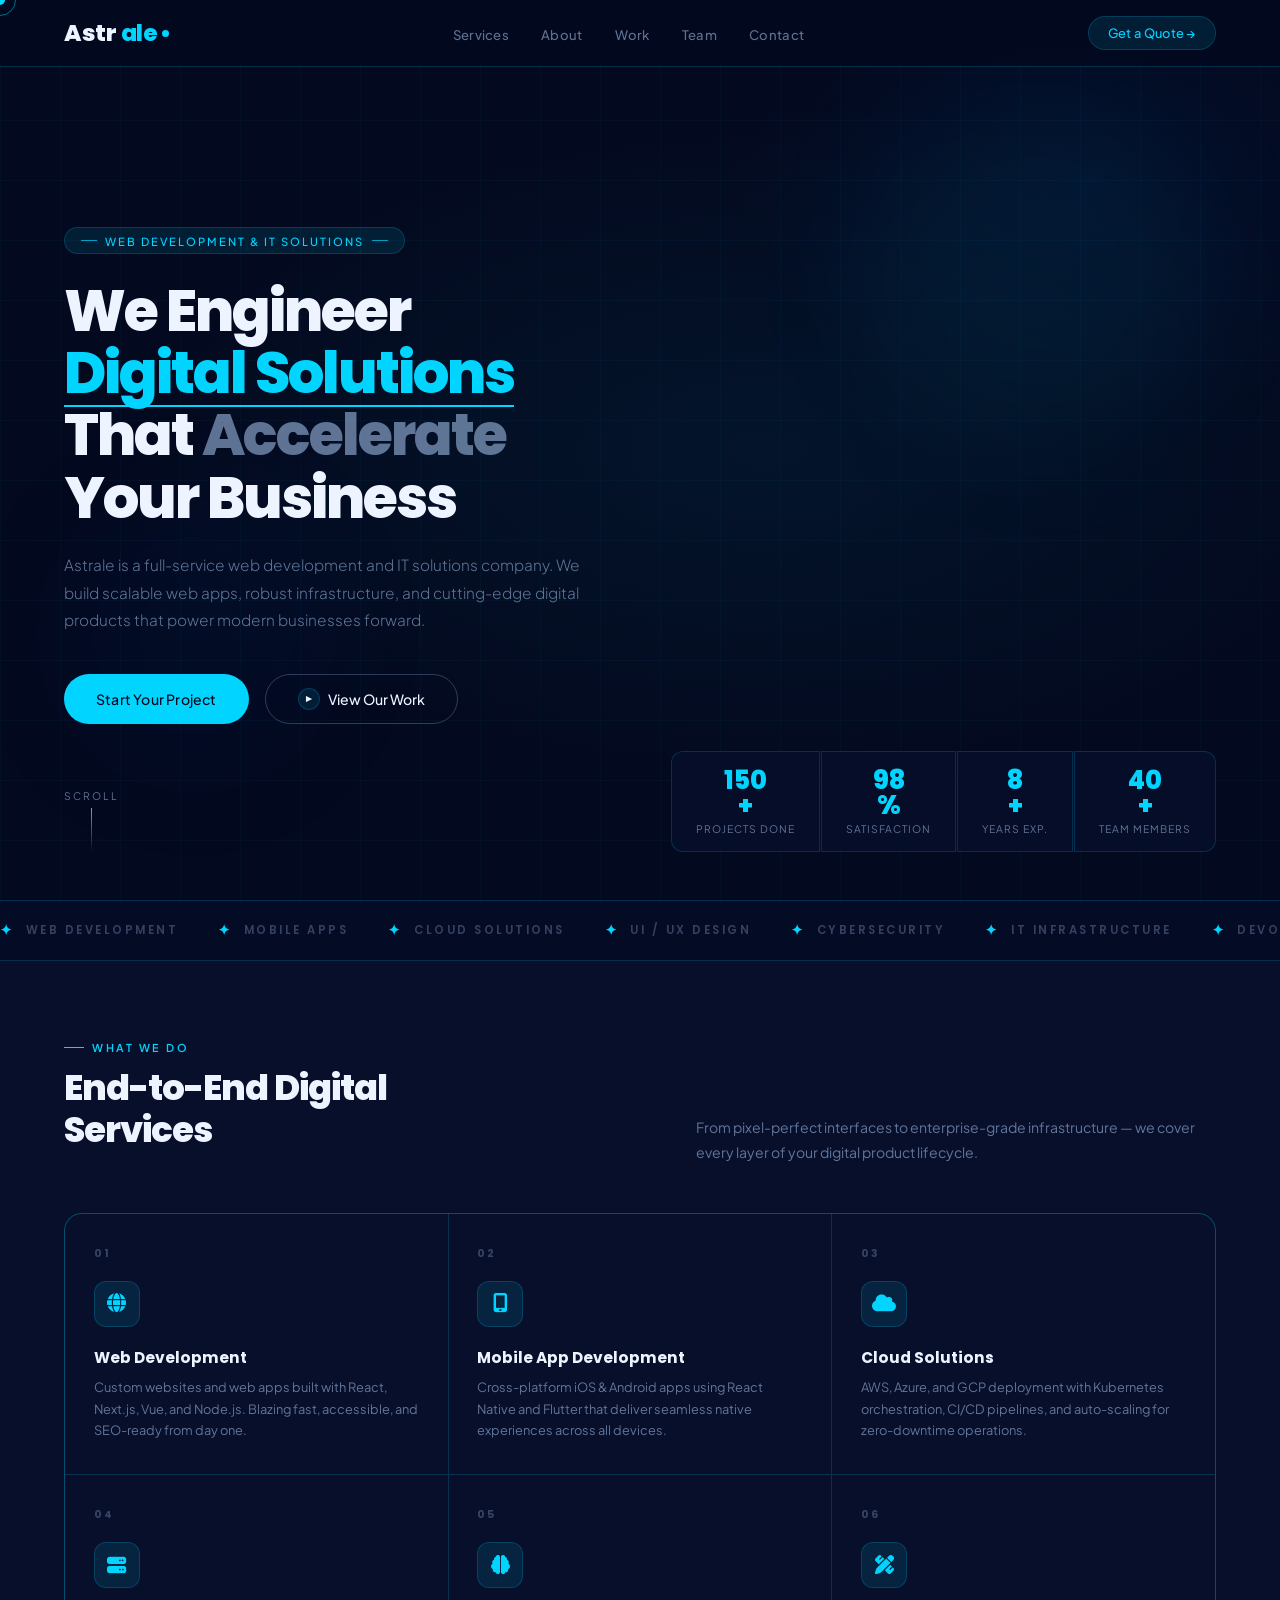
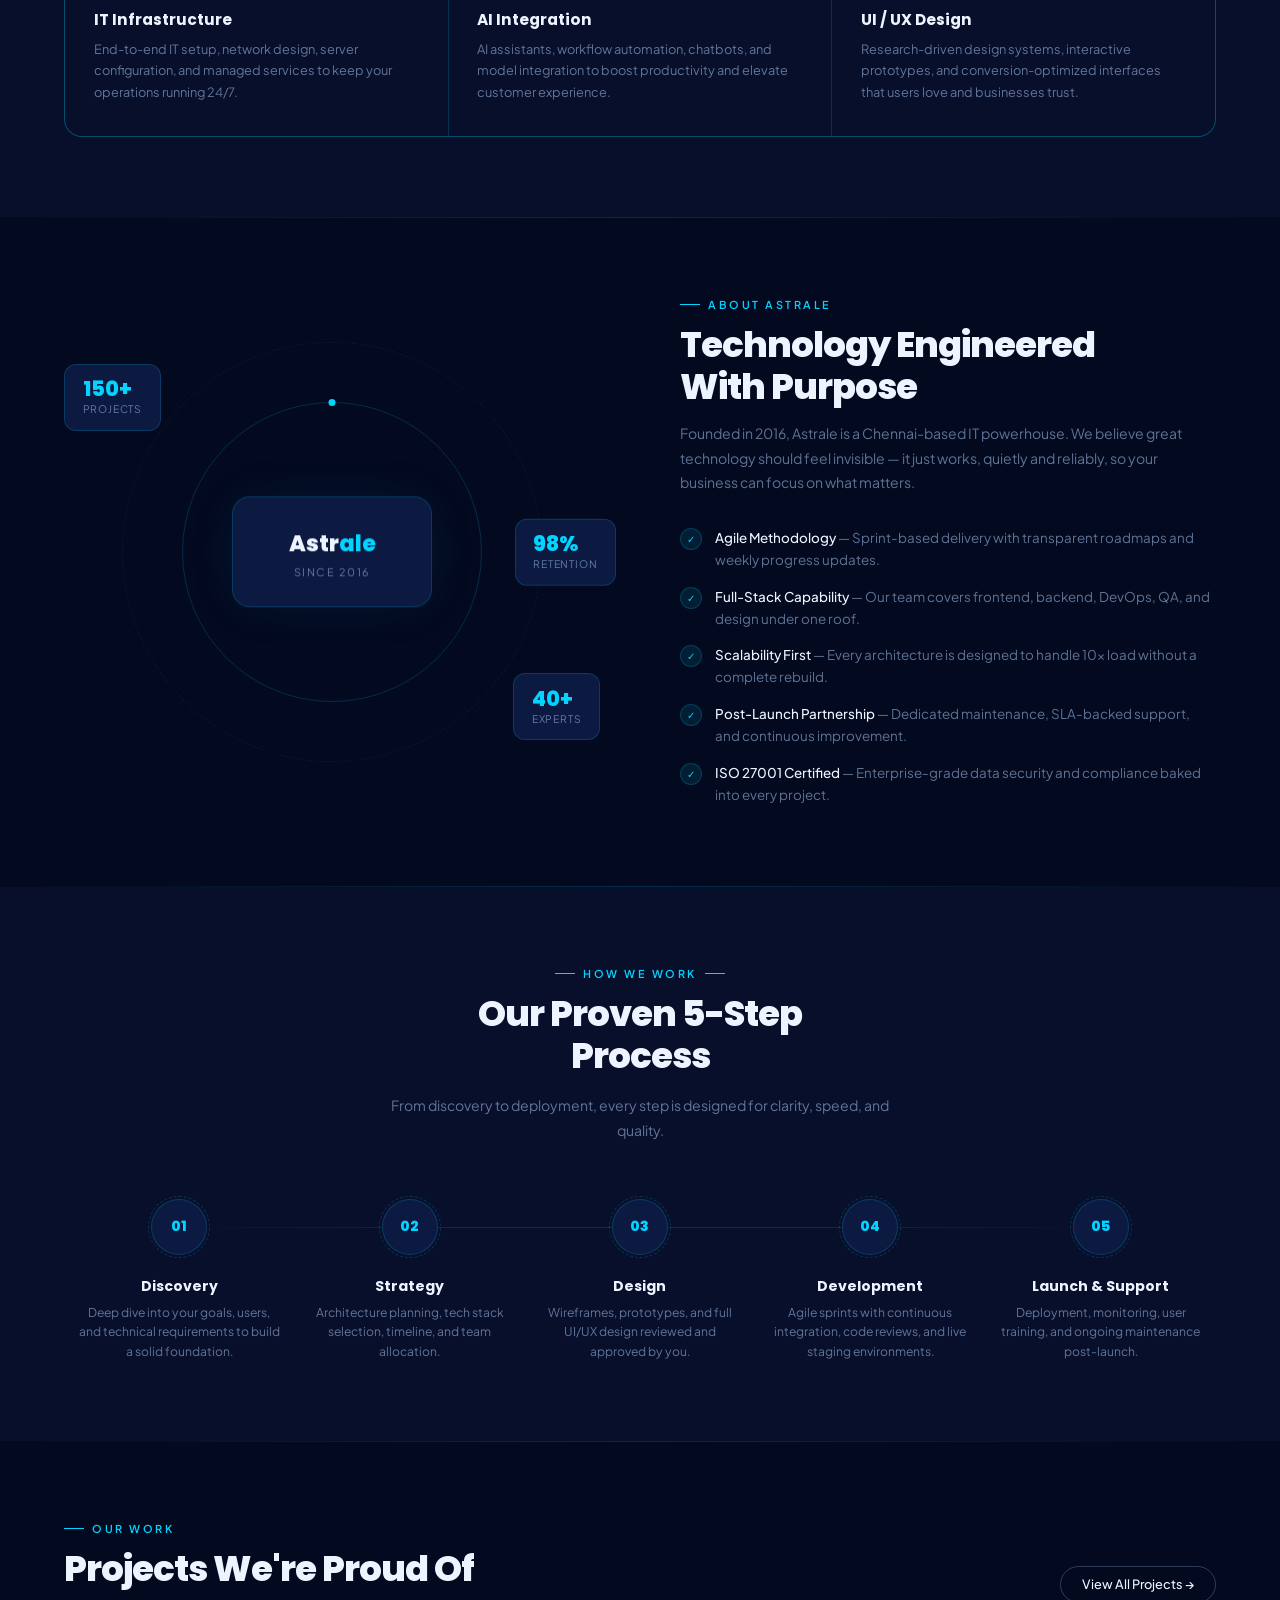
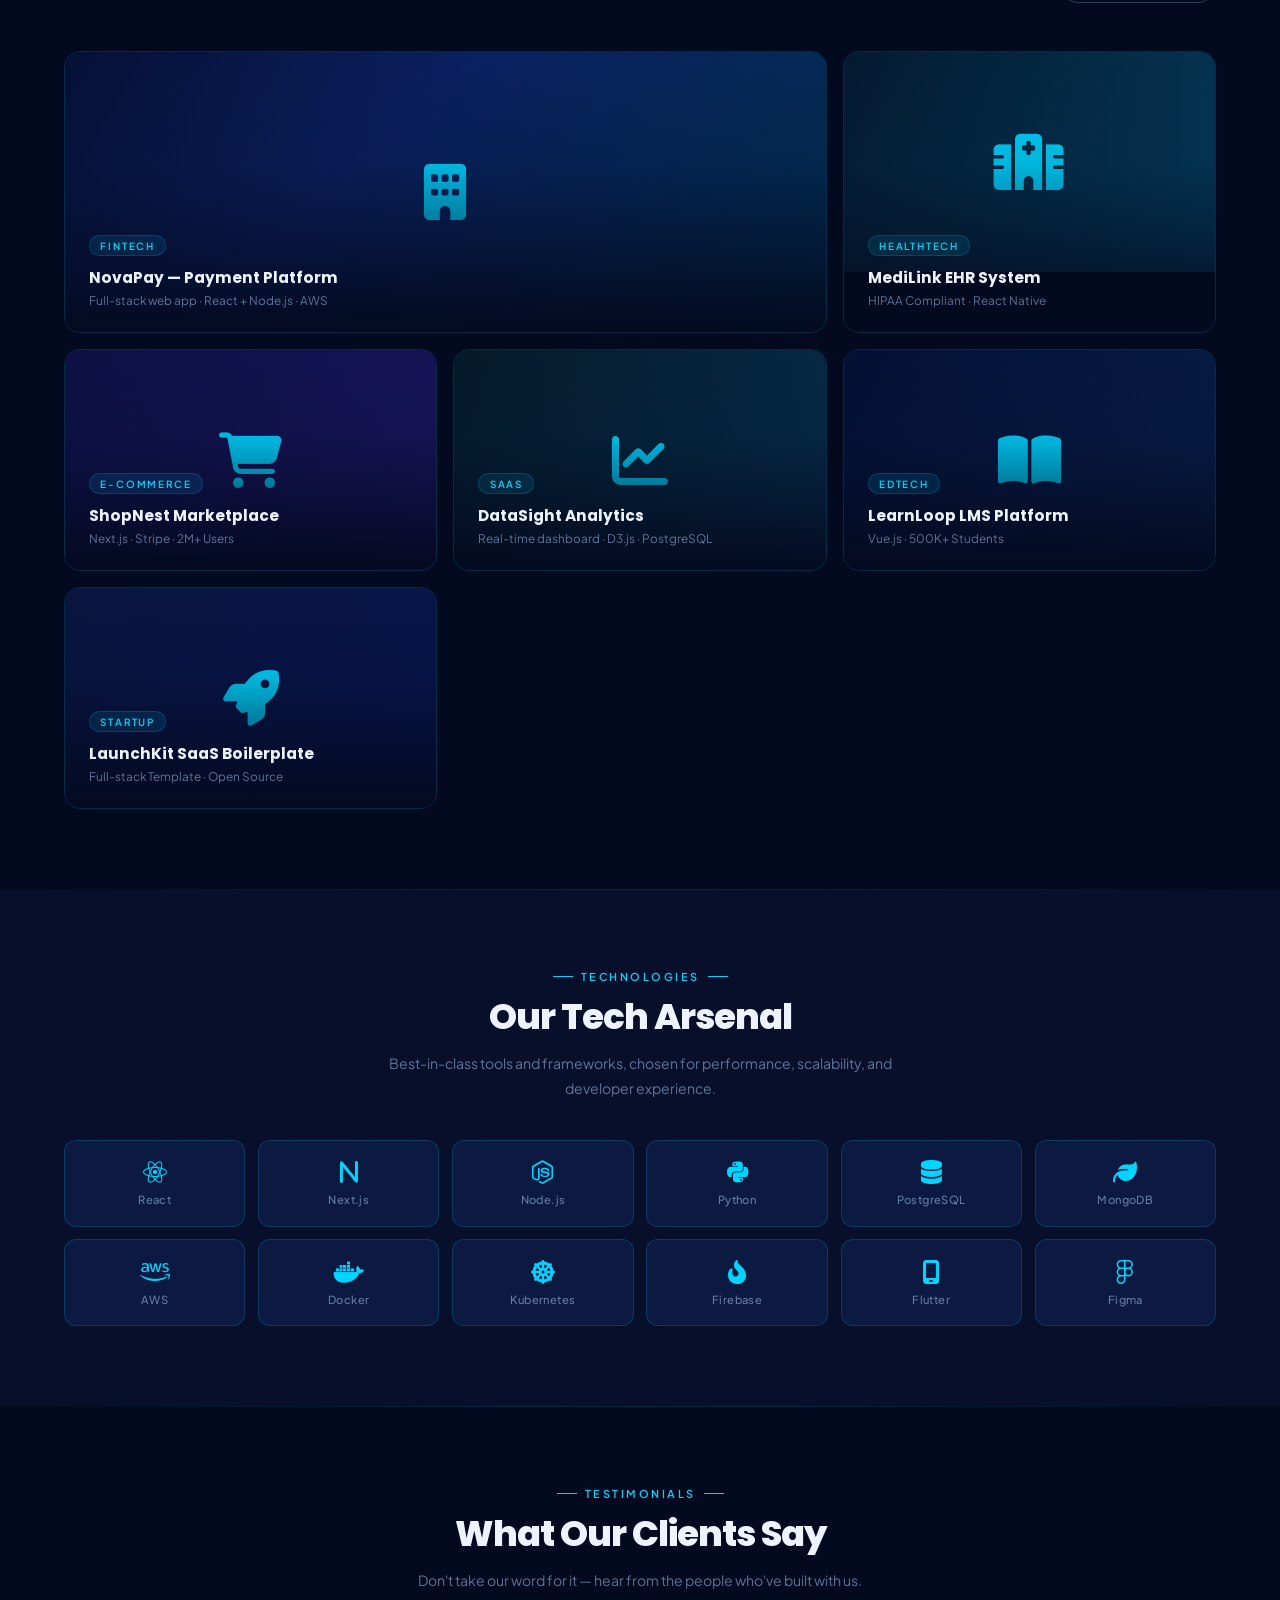
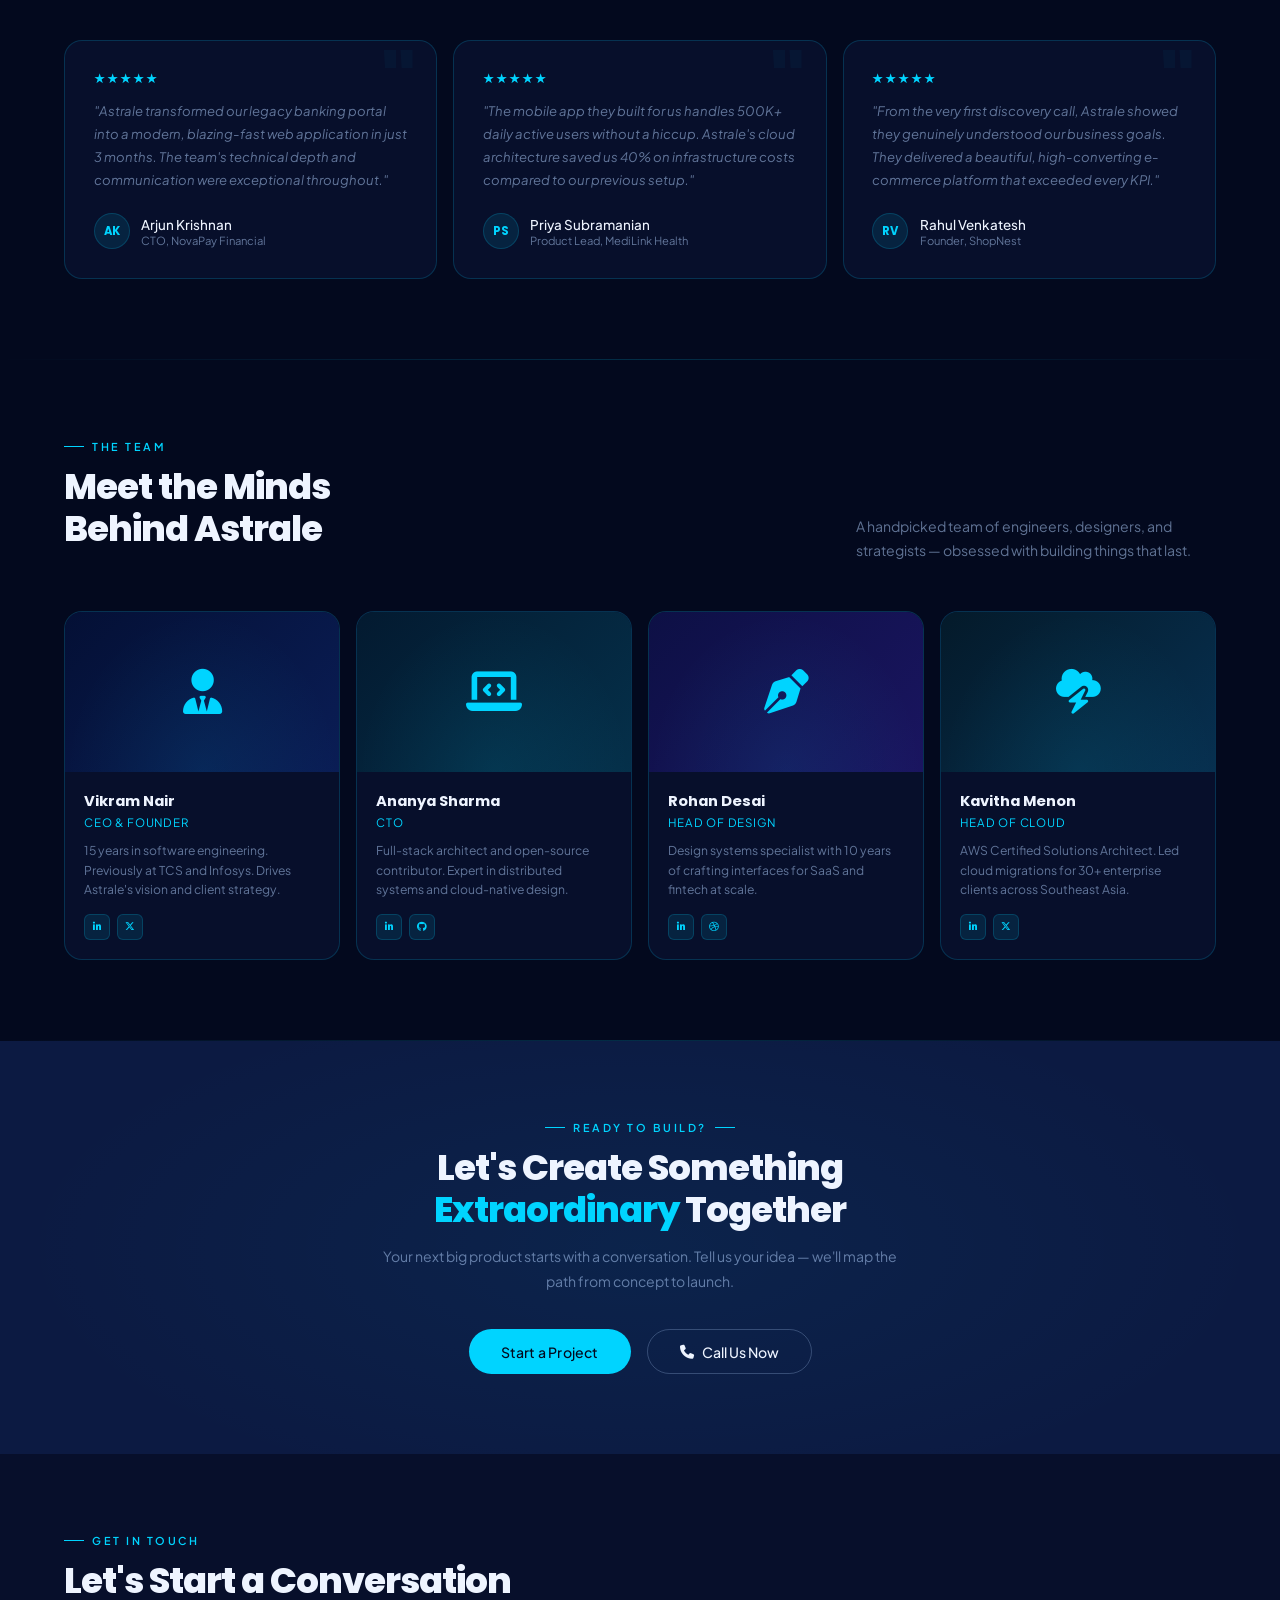
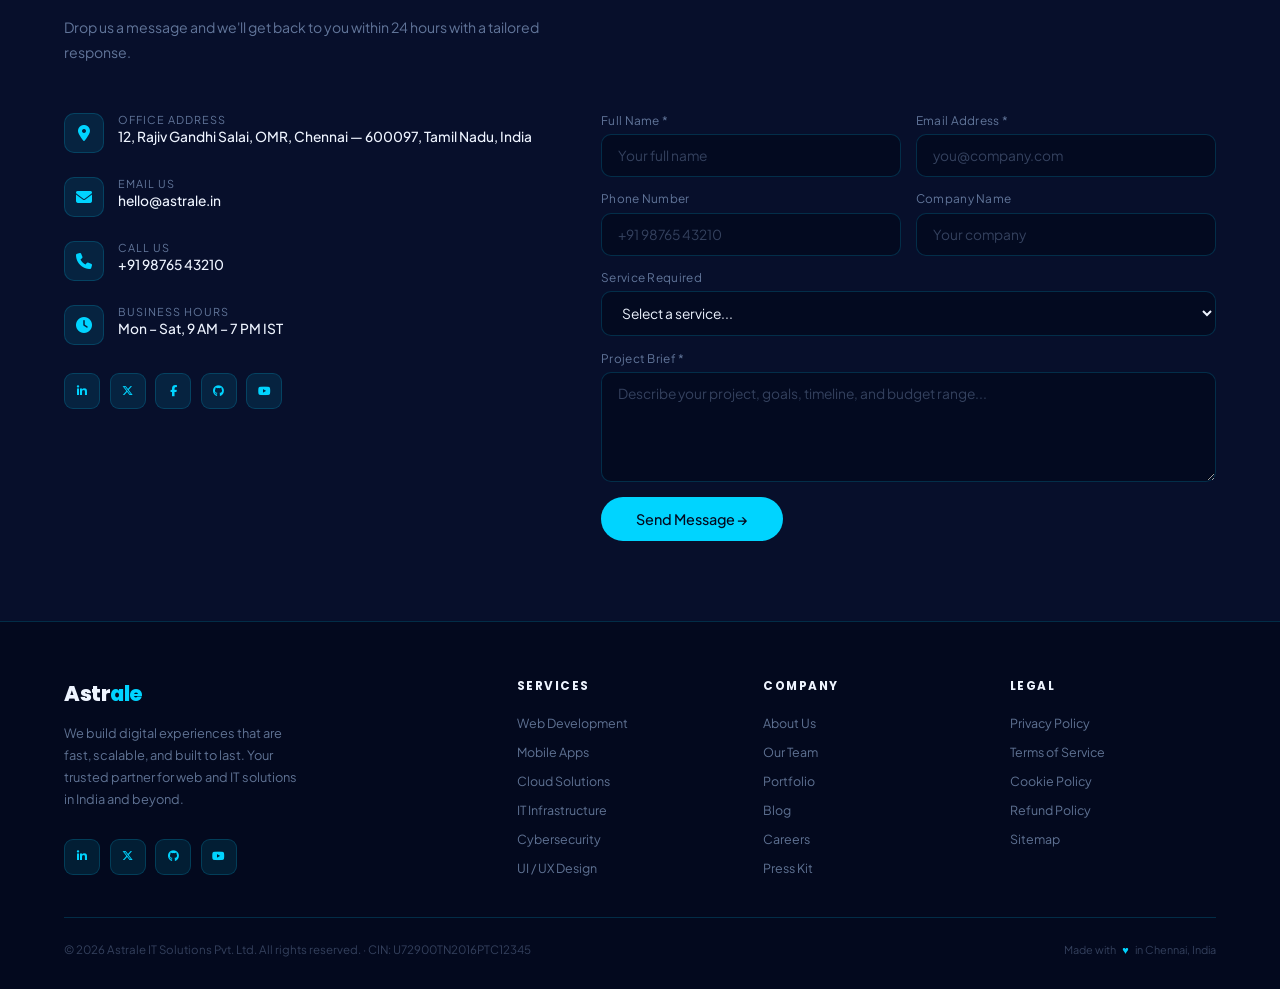
==== Astrale.html @ e60898ad "initial code" ====
<!DOCTYPE html>
<html lang="en">
<head>
<meta charset="UTF-8">
<meta name="viewport" content="width=device-width, initial-scale=1.0">
<title>Astrale – Web Development & IT Solutions</title>
<link href="https://fonts.googleapis.com/css2?family=Poppins:wght@400;500;600;700;800&family=Plus+Jakarta+Sans:wght@300;400;500;600;700&display=swap" rel="stylesheet">
<!-- Font Awesome 6 CDN - fixes icons -->
<link rel="stylesheet" href="https://cdnjs.cloudflare.com/ajax/libs/font-awesome/6.5.1/css/all.min.css" crossorigin="anonymous" referrerpolicy="no-referrer"/>
<style>
*,*::before,*::after{margin:0;padding:0;box-sizing:border-box;}

:root{
  --navy:#03091E;
  --navy-2:#070F2B;
  --navy-3:#0C1A42;
  --navy-4:#112057;
  --cyan:#00D4FF;
  --cyan-2:#00B8E6;
  --cyan-dim:rgba(0,212,255,0.10);
  --cyan-border:rgba(0,212,255,0.18);
  --white:#EEF4FF;
  --muted:rgba(180,210,255,0.52);
  --muted2:rgba(180,210,255,0.28);
  --green:#00FFB2;
  --font-head:'Poppins',sans-serif;
  --font-body:'Plus Jakarta Sans',sans-serif;
}

html{scroll-behavior:smooth;overflow-x:hidden;}
body{font-family:var(--font-body);background:var(--navy);color:var(--white);overflow-x:hidden;}

/* ═══ CURSOR (desktop only) ═══ */
@media(pointer:fine){
  body{cursor:none;}
  #cursor{position:fixed;width:10px;height:10px;background:var(--cyan);border-radius:50%;pointer-events:none;z-index:9999;transform:translate(-50%,-50%);transition:width .2s,height .2s;mix-blend-mode:screen;}
  #cursor-ring{position:fixed;width:32px;height:32px;border:1.5px solid rgba(0,212,255,0.5);border-radius:50%;pointer-events:none;z-index:9998;transform:translate(-50%,-50%);transition:width .2s,height .2s;}
  body:has(a:hover) #cursor,body:has(button:hover) #cursor{width:18px;height:18px;}
  body:has(a:hover) #cursor-ring,body:has(button:hover) #cursor-ring{width:50px;height:50px;}
}
@media(pointer:coarse){#cursor,#cursor-ring{display:none;}}

/* ═══ SCROLLBAR ═══ */
::-webkit-scrollbar{width:3px;}
::-webkit-scrollbar-track{background:var(--navy);}
::-webkit-scrollbar-thumb{background:var(--cyan-border);border-radius:4px;}

/* ═══════════════════ NAV ═══════════════════ */
nav{
  position:fixed;top:0;left:0;right:0;z-index:500;
  display:flex;align-items:center;justify-content:space-between;
  padding:1rem 4rem;
  background:rgba(3,9,30,0.7);
  backdrop-filter:blur(20px);
  border-bottom:1px solid var(--cyan-border);
  transition:padding .3s,background .3s;
}
nav.scrolled{padding:.7rem 4rem;background:rgba(3,9,30,0.97);}

.logo{font-family:var(--font-head);font-size:1.45rem;font-weight:800;letter-spacing:-0.5px;color:var(--white);text-decoration:none;display:flex;align-items:center;gap:.3rem;}
.logo-dot{width:7px;height:7px;background:var(--cyan);border-radius:50%;display:inline-block;animation:logoPulse 2.5s ease-in-out infinite;}
@keyframes logoPulse{0%,100%{transform:scale(1);opacity:1;}50%{transform:scale(1.6);opacity:.5;}}

.nav-links{display:flex;gap:2rem;list-style:none;}
.nav-links a{font-size:.82rem;font-weight:500;color:var(--muted);text-decoration:none;letter-spacing:.3px;position:relative;transition:color .25s;}
.nav-links a::after{content:'';position:absolute;bottom:-4px;left:0;right:0;height:1px;background:var(--cyan);transform:scaleX(0);transform-origin:left;transition:transform .3s ease;}
.nav-links a:hover{color:var(--white);}
.nav-links a:hover::after{transform:scaleX(1);}

.nav-cta{font-family:var(--font-body);font-size:.8rem;font-weight:500;padding:.5rem 1.2rem;background:var(--cyan-dim);color:var(--cyan);border:1px solid var(--cyan-border);border-radius:40px;cursor:pointer;transition:background .25s,border-color .25s,transform .15s;letter-spacing:.3px;}
.nav-cta:hover{background:rgba(0,212,255,.2);border-color:var(--cyan);transform:translateY(-1px);}

/* Hamburger */
.ham{display:none;flex-direction:column;gap:5px;cursor:pointer;padding:4px;background:none;border:none;}
.ham span{display:block;width:22px;height:2px;background:var(--white);border-radius:2px;transition:transform .3s,opacity .3s;}
.ham.open span:nth-child(1){transform:translateY(7px) rotate(45deg);}
.ham.open span:nth-child(2){opacity:0;}
.ham.open span:nth-child(3){transform:translateY(-7px) rotate(-45deg);}

/* Mobile nav drawer */
.mobile-nav{
  display:none;position:fixed;top:0;left:0;right:0;bottom:0;z-index:490;
  background:rgba(3,9,30,0.98);backdrop-filter:blur(20px);
  flex-direction:column;align-items:center;justify-content:center;gap:2rem;
  opacity:0;pointer-events:none;transition:opacity .3s;
}
.mobile-nav.open{opacity:1;pointer-events:all;}
.mobile-nav a{font-family:var(--font-head);font-size:1.6rem;font-weight:700;color:var(--muted);text-decoration:none;transition:color .2s;}
.mobile-nav a:hover{color:var(--cyan);}
.mobile-nav .nav-cta{font-size:.9rem;padding:.7rem 2rem;margin-top:.5rem;}

/* ═══════════════════ HERO ═══════════════════ */
#hero{min-height:100vh;display:flex;flex-direction:column;justify-content:center;padding:8rem 4rem 5rem;position:relative;overflow:hidden;}

.hero-canvas{position:absolute;inset:0;background:radial-gradient(ellipse 80% 60% at 60% 50%,rgba(0,212,255,.06) 0%,transparent 65%),radial-gradient(ellipse 50% 50% at 85% 20%,rgba(0,100,220,.07) 0%,transparent 55%);}
.hero-grid-bg{position:absolute;inset:0;background-image:linear-gradient(rgba(0,212,255,.03) 1px,transparent 1px),linear-gradient(90deg,rgba(0,212,255,.03) 1px,transparent 1px);background-size:60px 60px;animation:gridDrift 20s ease-in-out infinite alternate;}
@keyframes gridDrift{0%{background-position:0 0;}100%{background-position:30px 30px;}}

.orb{position:absolute;border-radius:50%;pointer-events:none;filter:blur(60px);animation:orbFloat ease-in-out infinite alternate;}
.orb-1{width:360px;height:360px;background:rgba(0,212,255,.04);top:10%;right:5%;animation-duration:12s;}
.orb-2{width:260px;height:260px;background:rgba(0,80,200,.05);bottom:15%;left:5%;animation-duration:9s;animation-delay:-3s;}
@keyframes orbFloat{0%{transform:translateY(0) scale(1);}100%{transform:translateY(-36px) scale(1.07);}}

.particles{position:absolute;inset:0;overflow:hidden;}
.particle{position:absolute;width:2px;height:2px;background:var(--cyan);border-radius:50%;animation:particleFly linear infinite;opacity:0;}
@keyframes particleFly{0%{transform:translateY(0);opacity:0;}10%{opacity:.5;}90%{opacity:.2;}100%{transform:translateY(-100vh);opacity:0;}}

.hero-content{position:relative;z-index:2;max-width:760px;}

.hero-eyebrow{display:inline-flex;align-items:center;gap:.5rem;font-size:.7rem;font-weight:500;letter-spacing:2px;text-transform:uppercase;color:var(--cyan);background:var(--cyan-dim);border:1px solid var(--cyan-border);padding:.35rem 1rem;border-radius:40px;margin-bottom:1.6rem;opacity:0;transform:translateY(20px);animation:fadeUp .7s .2s ease forwards;}
.eyebrow-line{width:16px;height:1px;background:var(--cyan);opacity:.7;}

h1.hero-title{font-family:var(--font-head);font-size:clamp(2rem,4.5vw,4.2rem);font-weight:800;line-height:1.08;letter-spacing:-2px;color:var(--white);margin-bottom:1.4rem;opacity:0;transform:translateY(30px);animation:fadeUp .8s .4s ease forwards;}
h1.hero-title .line-cyan{color:var(--cyan);position:relative;display:inline-block;}
h1.hero-title .line-cyan::after{content:'';position:absolute;left:0;bottom:-3px;width:100%;height:2px;background:var(--cyan);transform:scaleX(0);transform-origin:left;animation:underlineReveal .6s 1.3s ease forwards;}
@keyframes underlineReveal{to{transform:scaleX(1);}}

.hero-sub{font-size:.96rem;font-weight:300;color:var(--muted);line-height:1.8;max-width:520px;margin-bottom:2.5rem;opacity:0;transform:translateY(20px);animation:fadeUp .7s .6s ease forwards;}
.hero-actions{display:flex;gap:1rem;flex-wrap:wrap;opacity:0;transform:translateY(20px);animation:fadeUp .7s .8s ease forwards;}

.btn-primary{font-family:var(--font-body);font-size:.88rem;font-weight:500;padding:.8rem 2rem;background:var(--cyan);color:var(--navy);border:none;border-radius:50px;cursor:pointer;transition:transform .2s,box-shadow .2s;position:relative;overflow:hidden;letter-spacing:.2px;}
.btn-primary::before{content:'';position:absolute;inset:0;background:rgba(255,255,255,.15);transform:translateX(-100%) skewX(-15deg);transition:transform .4s ease;}
.btn-primary:hover::before{transform:translateX(120%) skewX(-15deg);}
.btn-primary:hover{transform:translateY(-2px);box-shadow:0 10px 28px rgba(0,212,255,.25);}

.btn-outline{font-family:var(--font-body);font-size:.88rem;font-weight:500;padding:.8rem 2rem;background:transparent;color:var(--white);border:1px solid rgba(180,210,255,.25);border-radius:50px;cursor:pointer;transition:border-color .25s,color .25s,transform .2s;display:flex;align-items:center;gap:.5rem;}
.btn-outline:hover{border-color:var(--cyan);color:var(--cyan);transform:translateY(-2px);}
.play-icon{width:22px;height:22px;background:var(--cyan-dim);border:1px solid var(--cyan-border);border-radius:50%;display:flex;align-items:center;justify-content:center;font-size:.5rem;}

.hero-stats{position:absolute;bottom:3rem;right:4rem;display:flex;gap:1px;opacity:0;animation:fadeUp .7s 1.1s ease forwards;}
.hstat{background:rgba(7,15,43,.85);border:1px solid var(--cyan-border);padding:1rem 1.5rem;text-align:center;backdrop-filter:blur(10px);}
.hstat:first-child{border-radius:12px 0 0 12px;}
.hstat:last-child{border-radius:0 12px 12px 0;}
.hstat-num{font-family:var(--font-head);font-size:1.6rem;font-weight:800;color:var(--cyan);line-height:1;display:block;}
.hstat-lbl{font-size:.65rem;color:var(--muted);text-transform:uppercase;letter-spacing:1px;margin-top:3px;display:block;}

.scroll-hint{position:absolute;bottom:3rem;left:4rem;display:flex;flex-direction:column;align-items:center;gap:.4rem;opacity:0;animation:fadeUp .6s 1.3s ease forwards;}
.scroll-text{font-size:.65rem;color:var(--muted);letter-spacing:2px;text-transform:uppercase;}
.scroll-line{width:1px;height:44px;background:linear-gradient(to bottom,var(--cyan),transparent);animation:scrollPulse 2s ease-in-out infinite;}
@keyframes scrollPulse{0%,100%{opacity:.4;}50%{opacity:1;}}

/* Marquee */
.marquee-wrap{position:relative;overflow:hidden;padding:1.2rem 0;border-top:1px solid var(--cyan-border);border-bottom:1px solid var(--cyan-border);background:rgba(7,15,43,.5);}
.marquee-track{display:flex;gap:2.5rem;animation:marqueeScroll 25s linear infinite;width:max-content;}
.marquee-item{font-family:var(--font-head);font-size:.72rem;font-weight:600;letter-spacing:2.5px;text-transform:uppercase;color:var(--muted2);display:flex;align-items:center;gap:.7rem;white-space:nowrap;}
.marquee-item span{color:var(--cyan);font-size:.9rem;}
@keyframes marqueeScroll{0%{transform:translateX(0);}100%{transform:translateX(-50%);}}

/* ═══════════════════ SECTION BASE ═══════════════════ */
section:not(#hero){padding:5rem 4rem;}

.stag{font-size:.68rem;font-weight:600;letter-spacing:2.5px;text-transform:uppercase;color:var(--cyan);margin-bottom:.8rem;display:flex;align-items:center;gap:.5rem;}
.stag-line{width:20px;height:1px;background:var(--cyan);}
.sh{font-family:var(--font-head);font-size:clamp(1.6rem,2.8vw,2.4rem);font-weight:800;letter-spacing:-1px;line-height:1.18;color:var(--white);margin-bottom:.8rem;}
.sp{font-size:.88rem;color:var(--muted);line-height:1.75;max-width:520px;}

.reveal{opacity:0;transform:translateY(36px);transition:opacity .7s ease,transform .7s ease;}
.reveal.visible{opacity:1;transform:translateY(0);}
.reveal-left{opacity:0;transform:translateX(-44px);transition:opacity .8s ease,transform .8s ease;}
.reveal-left.visible{opacity:1;transform:translateX(0);}
.reveal-right{opacity:0;transform:translateX(44px);transition:opacity .8s ease,transform .8s ease;}
.reveal-right.visible{opacity:1;transform:translateX(0);}

/* ═══════════════════ SERVICES ═══════════════════ */
#services{background:var(--navy-2);}
.services-header{display:flex;justify-content:space-between;align-items:flex-end;margin-bottom:3rem;flex-wrap:wrap;gap:1.2rem;}

.services-grid{display:grid;grid-template-columns:repeat(3,1fr);gap:1px;background:var(--cyan-border);border:1px solid var(--cyan-border);border-radius:18px;overflow:hidden;}
.svc-card{background:var(--navy-2);padding:2rem 1.8rem;position:relative;overflow:hidden;transition:background .3s;cursor:default;}
.svc-card::after{content:'';position:absolute;inset:0;background:linear-gradient(135deg,rgba(0,212,255,.05) 0%,transparent 60%);opacity:0;transition:opacity .3s;}
.svc-card:hover{background:var(--navy-3);}
.svc-card:hover::after{opacity:1;}
.svc-num{font-family:var(--font-head);font-size:.66rem;font-weight:700;color:var(--muted2);letter-spacing:2px;margin-bottom:1.2rem;}
.svc-icon-wrap{width:46px;height:46px;margin-bottom:1.2rem;background:var(--cyan-dim);border:1px solid var(--cyan-border);border-radius:12px;display:flex;align-items:center;justify-content:center;font-size:1.2rem;position:relative;z-index:1;transition:transform .3s,box-shadow .3s;color:var(--cyan);}
.svc-card:hover .svc-icon-wrap{transform:scale(1.1) rotate(-5deg);box-shadow:0 8px 22px rgba(0,212,255,.15);}
.svc-name{font-family:var(--font-head);font-size:.96rem;font-weight:700;color:var(--white);margin-bottom:.5rem;position:relative;z-index:1;}
.svc-desc{font-size:.8rem;color:var(--muted);line-height:1.7;position:relative;z-index:1;}
.svc-arrow{position:absolute;bottom:1.5rem;right:1.5rem;width:28px;height:28px;background:var(--cyan-dim);border:1px solid var(--cyan-border);border-radius:50%;display:flex;align-items:center;justify-content:center;font-size:.7rem;color:var(--cyan);opacity:0;transform:translate(6px,-6px);transition:opacity .3s,transform .3s;}
.svc-card:hover .svc-arrow{opacity:1;transform:translate(0,0);}

/* ═══════════════════ ABOUT ═══════════════════ */
#about{display:grid;grid-template-columns:1fr 1fr;gap:5rem;align-items:center;}

.about-visual-wrap{position:relative;height:440px;}
.about-bg-circle{position:absolute;width:300px;height:300px;border:1px solid var(--cyan-border);border-radius:50%;top:50%;left:50%;transform:translate(-50%,-50%);animation:rotateSlow 20s linear infinite;}
.about-bg-circle::before{content:'';position:absolute;top:-4px;left:50%;width:7px;height:7px;background:var(--cyan);border-radius:50%;transform:translateX(-50%);}
.about-bg-circle-2{position:absolute;width:420px;height:420px;border:1px dashed rgba(0,212,255,.08);border-radius:50%;top:50%;left:50%;transform:translate(-50%,-50%);animation:rotateSlow 30s linear infinite reverse;}
@keyframes rotateSlow{0%{transform:translate(-50%,-50%) rotate(0deg);}100%{transform:translate(-50%,-50%) rotate(360deg);}}

.about-center-card{position:absolute;top:50%;left:50%;transform:translate(-50%,-50%);width:200px;text-align:center;background:var(--navy-3);border:1px solid var(--cyan-border);border-radius:18px;padding:1.8rem 1.3rem;backdrop-filter:blur(10px);box-shadow:0 0 50px rgba(0,212,255,.07);}
.about-center-logo{font-family:var(--font-head);font-size:1.4rem;font-weight:800;color:var(--white);margin-bottom:.3rem;}
.about-center-logo span{color:var(--cyan);}
.about-center-sub{font-size:.68rem;color:var(--muted);letter-spacing:1.5px;text-transform:uppercase;}

.about-float{position:absolute;background:var(--navy-3);border:1px solid var(--cyan-border);border-radius:12px;padding:.9rem 1.1rem;animation:cardFloat ease-in-out infinite alternate;}
@keyframes cardFloat{0%{transform:translateY(0);}100%{transform:translateY(-9px);}}
.af1{top:2rem;left:0;animation-duration:4s;}
.af2{bottom:2rem;right:0;animation-duration:5s;animation-delay:-2s;}
.af3{top:50%;right:-1rem;transform:translateY(-50%);animation-duration:6s;animation-delay:-1s;}
.af-num{font-family:var(--font-head);font-size:1.3rem;font-weight:800;color:var(--cyan);line-height:1;}
.af-lbl{font-size:.65rem;color:var(--muted);text-transform:uppercase;letter-spacing:.8px;margin-top:2px;}

.about-checks{margin-top:2rem;display:flex;flex-direction:column;gap:.9rem;}
.acheck{display:flex;align-items:flex-start;gap:.8rem;}
.acheck-icon{min-width:22px;height:22px;background:var(--cyan-dim);border:1px solid var(--cyan-border);border-radius:50%;display:flex;align-items:center;justify-content:center;font-size:.6rem;color:var(--cyan);margin-top:1px;}
.acheck p{font-size:.84rem;color:var(--muted);line-height:1.65;}
.acheck strong{color:var(--white);font-weight:500;}

/* ═══════════════════ PROCESS ═══════════════════ */
#process{background:var(--navy-2);}
.process-steps{display:grid;grid-template-columns:repeat(5,1fr);gap:0;margin-top:3.5rem;position:relative;}
.process-steps::before{content:'';position:absolute;top:28px;left:10%;right:10%;height:1px;background:linear-gradient(90deg,transparent,var(--cyan-border),var(--cyan-border),transparent);z-index:0;}
.pstep{display:flex;flex-direction:column;align-items:center;text-align:center;padding:0 .8rem;position:relative;z-index:1;}
.pstep-num{width:56px;height:56px;border-radius:50%;background:var(--navy-3);border:1px solid var(--cyan-border);display:flex;align-items:center;justify-content:center;font-family:var(--font-head);font-size:.88rem;font-weight:800;color:var(--cyan);margin-bottom:1.3rem;transition:background .3s,box-shadow .3s;position:relative;}
.pstep-num::after{content:'';position:absolute;inset:-4px;border-radius:50%;border:1px dashed rgba(0,212,255,.2);animation:rotateSlow 8s linear infinite;}
.pstep:hover .pstep-num{background:rgba(0,212,255,.1);box-shadow:0 0 20px rgba(0,212,255,.2);}
.pstep-title{font-family:var(--font-head);font-size:.88rem;font-weight:700;color:var(--white);margin-bottom:.4rem;}
.pstep-desc{font-size:.76rem;color:var(--muted);line-height:1.6;}

/* ═══════════════════ PORTFOLIO ═══════════════════ */
.portfolio-grid{margin-top:3rem;display:grid;grid-template-columns:repeat(3,1fr);grid-template-rows:auto auto;gap:1rem;}
.port-card{border-radius:16px;overflow:hidden;position:relative;border:1px solid var(--cyan-border);cursor:pointer;transition:transform .35s ease,box-shadow .35s ease;}
.port-card:hover{transform:translateY(-5px);box-shadow:0 20px 45px rgba(0,0,0,.4);}
.port-card.featured{grid-column:span 2;}
.port-img-wrap{width:100%;height:220px;display:flex;align-items:center;justify-content:center;font-size:3.5rem;transition:transform .4s;}
.port-card.featured .port-img-wrap{height:280px;}
.port-card:hover .port-img-wrap{transform:scale(1.04);}
.port-overlay{position:absolute;inset:0;background:linear-gradient(to top,rgba(3,9,30,.96) 0%,rgba(3,9,30,.15) 60%,transparent 100%);display:flex;flex-direction:column;justify-content:flex-end;padding:1.5rem;transition:background .3s;}
.port-tag{font-size:.62rem;font-weight:600;letter-spacing:1.8px;text-transform:uppercase;color:var(--cyan);background:var(--cyan-dim);border:1px solid var(--cyan-border);padding:.22rem .65rem;border-radius:20px;display:inline-block;margin-bottom:.6rem;align-self:flex-start;}
.port-name{font-family:var(--font-head);font-size:.96rem;font-weight:700;color:var(--white);margin-bottom:.25rem;}
.port-sub{font-size:.74rem;color:var(--muted);}
.port-link{position:absolute;top:1rem;right:1rem;width:32px;height:32px;background:rgba(3,9,30,.7);border:1px solid var(--cyan-border);border-radius:50%;display:flex;align-items:center;justify-content:center;font-size:.7rem;color:var(--cyan);opacity:0;transform:scale(.8);transition:opacity .3s,transform .3s;}
.port-card:hover .port-link{opacity:1;transform:scale(1);}

/* ═══════════════════ TECH STACK ═══════════════════ */
#tech{background:var(--navy-2);}
.tech-grid{margin-top:2.5rem;display:grid;grid-template-columns:repeat(6,1fr);gap:.8rem;}
.tech-badge{background:var(--navy-3);border:1px solid var(--cyan-border);border-radius:12px;padding:1.2rem .8rem;display:flex;flex-direction:column;align-items:center;gap:.5rem;transition:border-color .25s,transform .25s,background .25s;cursor:default;}
.tech-badge:hover{border-color:rgba(0,212,255,.5);transform:translateY(-4px);background:rgba(12,26,66,.9);}
.tech-emoji{font-size:1.5rem;display:flex;align-items:center;justify-content:center;color:var(--cyan);}
.tech-name{font-size:.7rem;font-weight:500;color:var(--muted);letter-spacing:.4px;}

/* ═══════════════════ TESTIMONIALS ═══════════════════ */
.testi-grid{margin-top:3rem;display:grid;grid-template-columns:repeat(3,1fr);gap:1rem;}
.tcard{background:var(--navy-2);border:1px solid var(--cyan-border);border-radius:18px;padding:1.8rem;transition:border-color .3s,transform .3s;cursor:default;position:relative;overflow:hidden;}
.tcard::before{content:'"';position:absolute;top:.3rem;right:1.2rem;font-family:var(--font-head);font-size:5rem;font-weight:800;color:rgba(0,212,255,.04);line-height:1;pointer-events:none;}
.tcard:hover{border-color:rgba(0,212,255,.35);transform:translateY(-3px);}
.tcard-stars{color:var(--cyan);font-size:.8rem;letter-spacing:2px;margin-bottom:.9rem;}
.tcard-text{font-size:.82rem;color:var(--muted);line-height:1.75;font-style:italic;margin-bottom:1.3rem;}
.tcard-author{display:flex;align-items:center;gap:.7rem;}
.tcard-avatar{width:36px;height:36px;border-radius:50%;background:var(--cyan-dim);border:1px solid var(--cyan-border);display:flex;align-items:center;justify-content:center;font-family:var(--font-head);font-size:.72rem;font-weight:700;color:var(--cyan);}
.tcard-name{font-size:.84rem;font-weight:500;color:var(--white);}
.tcard-role{font-size:.7rem;color:var(--muted);}

/* ═══════════════════ TEAM ═══════════════════ */
.team-grid{margin-top:3rem;display:grid;grid-template-columns:repeat(4,1fr);gap:1rem;}
.tmcard{background:var(--navy-2);border:1px solid var(--cyan-border);border-radius:18px;overflow:hidden;transition:transform .3s,box-shadow .3s,border-color .3s;cursor:default;}
.tmcard:hover{transform:translateY(-5px);box-shadow:0 18px 38px rgba(0,0,0,.35);border-color:rgba(0,212,255,.35);}
.tm-avatar{width:100%;height:160px;display:flex;align-items:center;justify-content:center;font-size:2.8rem;position:relative;overflow:hidden;color:var(--cyan);}
.tm-avatar::after{content:'';position:absolute;inset:0;background:radial-gradient(ellipse at bottom,rgba(0,212,255,.08) 0%,transparent 70%);}
.tmcard:nth-child(1) .tm-avatar{background:linear-gradient(135deg,#041035,#0a1d55);}
.tmcard:nth-child(2) .tm-avatar{background:linear-gradient(135deg,#031a30,#05304a);}
.tmcard:nth-child(3) .tm-avatar{background:linear-gradient(135deg,#0d1045,#1a1560);}
.tmcard:nth-child(4) .tm-avatar{background:linear-gradient(135deg,#041a2a,#073050);}
.tm-body{padding:1.2rem;}
.tm-name{font-family:var(--font-head);font-size:.92rem;font-weight:700;color:var(--white);margin-bottom:.18rem;}
.tm-role{font-size:.72rem;color:var(--cyan);letter-spacing:.8px;text-transform:uppercase;margin-bottom:.7rem;}
.tm-bio{font-size:.76rem;color:var(--muted);line-height:1.6;margin-bottom:.9rem;}
.tm-links{display:flex;gap:.4rem;}
.tm-link{width:26px;height:26px;background:var(--cyan-dim);border:1px solid var(--cyan-border);border-radius:6px;display:flex;align-items:center;justify-content:center;font-size:.6rem;color:var(--cyan);transition:background .2s;text-decoration:none;}
.tm-link:hover{background:rgba(0,212,255,.2);}

/* ═══════════════════ CONTACT ═══════════════════ */
#contact{background:var(--navy-2);}
.contact-wrap{display:grid;grid-template-columns:1fr 1.3fr;gap:4rem;align-items:start;margin-top:3rem;}
.cinfo-item{display:flex;align-items:flex-start;gap:.9rem;margin-bottom:1.5rem;}
.cinfo-icon{width:40px;height:40px;min-width:40px;background:var(--cyan-dim);border:1px solid var(--cyan-border);border-radius:10px;display:flex;align-items:center;justify-content:center;font-size:1rem;color:var(--cyan);}
.cinfo-label{font-size:.68rem;color:var(--muted);text-transform:uppercase;letter-spacing:1px;margin-bottom:.18rem;}
.cinfo-val{font-size:.86rem;color:var(--white);font-weight:500;}
.social-row{display:flex;gap:.6rem;margin-top:1.8rem;}
.soc-btn{width:36px;height:36px;background:var(--cyan-dim);border:1px solid var(--cyan-border);border-radius:9px;display:flex;align-items:center;justify-content:center;font-size:.7rem;color:var(--cyan);transition:background .2s,transform .2s;text-decoration:none;}
.soc-btn:hover{background:rgba(0,212,255,.2);transform:translateY(-2px);}
.contact-form{display:flex;flex-direction:column;gap:.9rem;}
.cform-row{display:grid;grid-template-columns:1fr 1fr;gap:.9rem;}
.cform-group{display:flex;flex-direction:column;gap:.4rem;}
.cform-group label{font-size:.74rem;color:var(--muted);letter-spacing:.3px;}
.cform-group input,.cform-group textarea,.cform-group select{font-family:var(--font-body);font-size:.86rem;background:rgba(3,9,30,.8);border:1px solid var(--cyan-border);border-radius:10px;padding:.75rem 1rem;color:var(--white);outline:none;transition:border-color .25s,background .25s;}
.cform-group input::placeholder,.cform-group textarea::placeholder{color:var(--muted2);}
.cform-group input:focus,.cform-group textarea:focus,.cform-group select:focus{border-color:rgba(0,212,255,.55);background:rgba(7,15,43,.9);}
.cform-group select option{background:#070F2B;}
.cform-group textarea{resize:vertical;min-height:110px;}
.btn-submit{font-family:var(--font-body);font-size:.9rem;font-weight:500;padding:.82rem 2.2rem;background:var(--cyan);color:var(--navy);border:none;border-radius:40px;cursor:pointer;align-self:flex-start;transition:transform .2s,box-shadow .2s;position:relative;overflow:hidden;}
.btn-submit::before{content:'';position:absolute;inset:0;background:rgba(255,255,255,.15);transform:translateX(-100%) skewX(-15deg);transition:transform .4s ease;}
.btn-submit:hover::before{transform:translateX(120%) skewX(-15deg);}
.btn-submit:hover{transform:translateY(-2px);box-shadow:0 10px 28px rgba(0,212,255,.3);}

/* ═══════════════════ CTA STRIP ═══════════════════ */
#cta{background:var(--navy-3);padding:5rem 4rem;text-align:center;position:relative;overflow:hidden;}
#cta::before{content:'';position:absolute;inset:0;background:radial-gradient(ellipse 70% 90% at 50% 50%,rgba(0,212,255,.05) 0%,transparent 70%);}
#cta .sh{text-align:center;}
#cta .sp{margin:0 auto 2.2rem;text-align:center;}
.cta-actions{display:flex;justify-content:center;gap:1rem;flex-wrap:wrap;position:relative;}

/* ═══════════════════ FOOTER ═══════════════════ */
footer{background:var(--navy);border-top:1px solid var(--cyan-border);padding:3.5rem 4rem 2rem;}
.footer-top{display:grid;grid-template-columns:2fr 1fr 1fr 1fr;gap:2.5rem;margin-bottom:2.5rem;}
.footer-brand .logo{font-size:1.3rem;margin-bottom:.9rem;display:inline-block;}
.footer-brand p{font-size:.8rem;color:var(--muted);line-height:1.7;max-width:240px;margin-bottom:1.3rem;}
.footer-col h4{font-family:var(--font-head);font-size:.74rem;font-weight:700;letter-spacing:1.5px;text-transform:uppercase;color:var(--white);margin-bottom:1rem;}
.footer-col ul{list-style:none;display:flex;flex-direction:column;gap:.5rem;}
.footer-col ul li a{font-size:.78rem;color:var(--muted);text-decoration:none;transition:color .2s;}
.footer-col ul li a:hover{color:var(--cyan);}
.footer-bottom{border-top:1px solid var(--cyan-border);padding-top:1.5rem;display:flex;align-items:center;justify-content:space-between;flex-wrap:wrap;gap:1rem;}
.footer-copy{font-size:.72rem;color:var(--muted2);}
.footer-badge{font-size:.68rem;color:var(--muted2);display:flex;align-items:center;gap:.4rem;}
.footer-badge span{color:var(--cyan);}

/* ═══════════════════ UTILS ═══════════════════ */
@keyframes fadeUp{from{opacity:0;transform:translateY(22px);}to{opacity:1;transform:translateY(0);}}

.stagger:nth-child(1){transition-delay:0s;}
.stagger:nth-child(2){transition-delay:.08s;}
.stagger:nth-child(3){transition-delay:.16s;}
.stagger:nth-child(4){transition-delay:.24s;}
.stagger:nth-child(5){transition-delay:.32s;}
.stagger:nth-child(6){transition-delay:.4s;}

#btt{position:fixed;bottom:1.8rem;right:1.8rem;z-index:400;width:40px;height:40px;background:var(--cyan-dim);border:1px solid var(--cyan-border);border-radius:50%;display:flex;align-items:center;justify-content:center;font-size:.76rem;color:var(--cyan);cursor:pointer;opacity:0;transform:translateY(10px);transition:opacity .3s,transform .3s,background .2s;border:none;}
#btt.show{opacity:1;transform:translateY(0);}
#btt:hover{background:rgba(0,212,255,.2);}

#loader{position:fixed;inset:0;z-index:9000;background:var(--navy);display:flex;align-items:center;justify-content:center;flex-direction:column;gap:1.3rem;transition:opacity .5s ease,visibility .5s ease;}
#loader.hide{opacity:0;visibility:hidden;}
.loader-logo{font-family:var(--font-head);font-size:1.7rem;font-weight:800;color:var(--white);}
.loader-logo span{color:var(--cyan);}
.loader-bar{width:160px;height:2px;background:rgba(0,212,255,.15);border-radius:2px;overflow:hidden;}
.loader-fill{height:100%;background:var(--cyan);animation:loaderFill 1.5s ease forwards;}
@keyframes loaderFill{0%{width:0;}100%{width:100%;}}

.divider-glow{width:100%;height:1px;background:linear-gradient(90deg,transparent,var(--cyan-border),transparent);}

/* ═══════════════════ RESPONSIVE ═══════════════════ */

/* Large Desktop: 1200px+ — already done above */

/* Tablet / Small Desktop: 992–1199px */
@media(max-width:1199px){
  nav{padding:.9rem 2.5rem;}
  nav.scrolled{padding:.65rem 2.5rem;}
  section:not(#hero){padding:4.5rem 2.5rem;}
  #hero{padding:7.5rem 2.5rem 5rem;}
  footer{padding:3rem 2.5rem 1.8rem;}
  #cta{padding:4.5rem 2.5rem;}
  .hero-stats{right:2.5rem;}
  .scroll-hint{left:2.5rem;}
  .services-grid{grid-template-columns:repeat(2,1fr);}
  .tech-grid{grid-template-columns:repeat(4,1fr);}
  .team-grid{grid-template-columns:repeat(2,1fr);}
  .footer-top{grid-template-columns:1.5fr 1fr 1fr 1fr;gap:2rem;}
}

/* Tablet Portrait: 768–991px */
@media(max-width:991px){
  .nav-links,.nav-cta{display:none;}
  .ham{display:flex;}
  .mobile-nav{display:flex;}

  nav{padding:.9rem 1.8rem;}
  #hero{padding:7rem 1.8rem 10rem;min-height:100svh;}
  section:not(#hero){padding:4rem 1.8rem;}
  footer{padding:2.8rem 1.8rem 1.6rem;}
  #cta{padding:4rem 1.8rem;}

  h1.hero-title{font-size:clamp(2rem,6vw,3rem);letter-spacing:-1.5px;}
  .hero-stats{position:relative;bottom:auto;right:auto;margin-top:3rem;flex-wrap:wrap;}
  .hstat:first-child{border-radius:12px 0 0 12px;}
  .hstat:last-child{border-radius:0 12px 12px 0;}
  .scroll-hint{display:none;}

  #about{grid-template-columns:1fr;gap:3rem;}
  .about-visual-wrap{height:320px;order:2;}
  .about-bg-circle{width:220px;height:220px;}
  .about-bg-circle-2{width:310px;height:310px;}
  .about-float.af3{right:0;}

  .services-grid{grid-template-columns:repeat(2,1fr);}
  .process-steps{grid-template-columns:1fr 1fr;gap:2rem;}
  .process-steps::before{display:none;}
  .portfolio-grid{grid-template-columns:1fr 1fr;}
  .port-card.featured{grid-column:span 2;}
  .tech-grid{grid-template-columns:repeat(3,1fr);}
  .testi-grid{grid-template-columns:1fr;}
  .team-grid{grid-template-columns:repeat(2,1fr);}
  .contact-wrap{grid-template-columns:1fr;gap:3rem;}
  .footer-top{grid-template-columns:1fr 1fr;gap:2rem;}
}

/* Mobile: 576–767px */
@media(max-width:767px){
  nav{padding:.85rem 1.2rem;}
  #hero{padding:6.5rem 1.2rem 8rem;}
  section:not(#hero){padding:3.5rem 1.2rem;}
  footer{padding:2.5rem 1.2rem 1.4rem;}
  #cta{padding:3.5rem 1.2rem;}

  h1.hero-title{font-size:clamp(1.8rem,8vw,2.6rem);letter-spacing:-1.2px;}
  .hero-sub{font-size:.88rem;}
  .hero-stats{gap:0;}
  .hstat{padding:.8rem 1rem;}
  .hstat-num{font-size:1.3rem;}
  .hstat-lbl{font-size:.58rem;}

  .services-grid{grid-template-columns:1fr;}
  .process-steps{grid-template-columns:1fr;gap:1.5rem;}
  .portfolio-grid{grid-template-columns:1fr;}
  .port-card.featured{grid-column:span 1;}
  .port-img-wrap,.port-card.featured .port-img-wrap{height:200px;}
  .tech-grid{grid-template-columns:repeat(3,1fr);gap:.6rem;}
  .testi-grid{grid-template-columns:1fr;}
  .team-grid{grid-template-columns:1fr 1fr;}
  .cform-row{grid-template-columns:1fr;}
  .footer-top{grid-template-columns:1fr;}
  .footer-bottom{flex-direction:column;align-items:flex-start;gap:.5rem;}

  .services-header,.about-visual-wrap{display:none;} /* hide visual on very small — show text only */
  #about{grid-template-columns:1fr;}
  .about-visual-wrap{height:280px;display:block;}
  .about-bg-circle{width:180px;height:180px;}
  .about-bg-circle-2{width:250px;height:250px;}
}

/* Small Mobile: <576px */
@media(max-width:575px){
  .hero-stats{gap:0;width:100%;}
  .hstat{flex:1;padding:.75rem .6rem;}
  .tech-grid{grid-template-columns:repeat(2,1fr);}
  .team-grid{grid-template-columns:1fr;}
  .tm-avatar{height:140px;}
  .mobile-nav a{font-size:1.3rem;}
}
</style>
</head>
<body>

<!-- LOADER -->
<div id="loader">
  <div class="loader-logo">Astr<span>ale</span></div>
  <div class="loader-bar"><div class="loader-fill"></div></div>
</div>

<!-- CURSOR -->
<div id="cursor"></div>
<div id="cursor-ring"></div>

<!-- Mobile Nav Drawer -->
<div class="mobile-nav" id="mobileNav">
  <a href="#services" onclick="closeMobileNav()">Services</a>
  <a href="#about" onclick="closeMobileNav()">About</a>
  <a href="#portfolio" onclick="closeMobileNav()">Work</a>
  <a href="#team" onclick="closeMobileNav()">Team</a>
  <a href="#contact" onclick="closeMobileNav()">Contact</a>
  <button class="nav-cta" onclick="closeMobileNav();document.getElementById('contact').scrollIntoView({behavior:'smooth'})">Get a Quote →</button>
</div>

<!-- ════ NAV ════ -->
<nav id="navbar">
  <a href="#hero" class="logo">Astr<span style="color:var(--cyan)">ale</span><span class="logo-dot"></span></a>
  <ul class="nav-links">
    <li><a href="#services">Services</a></li>
    <li><a href="#about">About</a></li>
    <li><a href="#portfolio">Work</a></li>
    <li><a href="#team">Team</a></li>
    <li><a href="#contact">Contact</a></li>
  </ul>
  <button class="nav-cta" onclick="document.getElementById('contact').scrollIntoView({behavior:'smooth'})">Get a Quote →</button>
  <button class="ham" id="ham" aria-label="Menu" onclick="toggleMobileNav()">
    <span></span><span></span><span></span>
  </button>
</nav>

<!-- ════ HERO ════ -->
<section id="hero">
  <div class="hero-canvas"></div>
  <div class="hero-grid-bg"></div>
  <div class="orb orb-1"></div>
  <div class="orb orb-2"></div>
  <div class="particles" id="particles"></div>

  <div class="hero-content">
    <div class="hero-eyebrow">
      <span class="eyebrow-line"></span>
      Web Development & IT Solutions
      <span class="eyebrow-line"></span>
    </div>
    <h1 class="hero-title">
      We Engineer<br>
      <span class="line-cyan">Digital Solutions</span><br>
      That <span style="color:var(--muted)">Accelerate</span><br>
      Your Business
    </h1>
    <p class="hero-sub">
      Astrale is a full-service web development and IT solutions company. We build scalable web apps, robust infrastructure, and cutting-edge digital products that power modern businesses forward.
    </p>
    <div class="hero-actions">
      <button class="btn-primary" onclick="document.getElementById('contact').scrollIntoView({behavior:'smooth'})">Start Your Project</button>
      <button class="btn-outline" onclick="document.getElementById('portfolio').scrollIntoView({behavior:'smooth'})">
        <span class="play-icon">▶</span> View Our Work
      </button>
    </div>
  </div>

  <div class="hero-stats">
    <div class="hstat">
      <span class="hstat-num" data-count="150">0</span><span class="hstat-num">+</span>
      <span class="hstat-lbl">Projects Done</span>
    </div>
    <div class="hstat">
      <span class="hstat-num" data-count="98">0</span><span class="hstat-num">%</span>
      <span class="hstat-lbl">Satisfaction</span>
    </div>
    <div class="hstat">
      <span class="hstat-num" data-count="8">0</span><span class="hstat-num">+</span>
      <span class="hstat-lbl">Years Exp.</span>
    </div>
    <div class="hstat">
      <span class="hstat-num" data-count="40">0</span><span class="hstat-num">+</span>
      <span class="hstat-lbl">Team Members</span>
    </div>
  </div>

  <div class="scroll-hint">
    <span class="scroll-text">Scroll</span>
    <div class="scroll-line"></div>
  </div>
</section>

<!-- Marquee -->
<div class="marquee-wrap">
  <div class="marquee-track" id="marquee">
    <div class="marquee-item"><span>✦</span> Web Development</div>
    <div class="marquee-item"><span>✦</span> Mobile Apps</div>
    <div class="marquee-item"><span>✦</span> Cloud Solutions</div>
    <div class="marquee-item"><span>✦</span> UI / UX Design</div>
    <div class="marquee-item"><span>✦</span> Cybersecurity</div>
    <div class="marquee-item"><span>✦</span> IT Infrastructure</div>
    <div class="marquee-item"><span>✦</span> DevOps & CI/CD</div>
    <div class="marquee-item"><span>✦</span> Data Analytics</div>
    <div class="marquee-item"><span>✦</span> AI Integration</div>
    <div class="marquee-item"><span>✦</span> Web Development</div>
    <div class="marquee-item"><span>✦</span> Mobile Apps</div>
    <div class="marquee-item"><span>✦</span> Cloud Solutions</div>
    <div class="marquee-item"><span>✦</span> UI / UX Design</div>
    <div class="marquee-item"><span>✦</span> Cybersecurity</div>
    <div class="marquee-item"><span>✦</span> IT Infrastructure</div>
    <div class="marquee-item"><span>✦</span> DevOps & CI/CD</div>
    <div class="marquee-item"><span>✦</span> Data Analytics</div>
    <div class="marquee-item"><span>✦</span> AI Integration</div>
  </div>
</div>

<!-- ════ SERVICES ════ -->
<section id="services">
  <div class="services-header reveal">
    <div>
      <div class="stag"><span class="stag-line"></span>What We Do</div>
      <h2 class="sh">End-to-End Digital<br>Services</h2>
    </div>
    <p class="sp">From pixel-perfect interfaces to enterprise-grade infrastructure — we cover every layer of your digital product lifecycle.</p>
  </div>
  <div class="services-grid">
    <div class="svc-card stagger reveal">
      <div class="svc-num">01</div>
      <div class="svc-icon-wrap"><i class="fas fa-globe"></i></div>
      <div class="svc-name">Web Development</div>
      <p class="svc-desc">Custom websites and web apps built with React, Next.js, Vue, and Node.js. Blazing fast, accessible, and SEO-ready from day one.</p>
      <div class="svc-arrow">↗</div>
    </div>
    <div class="svc-card stagger reveal">
      <div class="svc-num">02</div>
      <div class="svc-icon-wrap"><i class="fas fa-mobile-screen-button"></i></div>
      <div class="svc-name">Mobile App Development</div>
      <p class="svc-desc">Cross-platform iOS & Android apps using React Native and Flutter that deliver seamless native experiences across all devices.</p>
      <div class="svc-arrow">↗</div>
    </div>
    <div class="svc-card stagger reveal">
      <div class="svc-num">03</div>
      <div class="svc-icon-wrap"><i class="fas fa-cloud"></i></div>
      <div class="svc-name">Cloud Solutions</div>
      <p class="svc-desc">AWS, Azure, and GCP deployment with Kubernetes orchestration, CI/CD pipelines, and auto-scaling for zero-downtime operations.</p>
      <div class="svc-arrow">↗</div>
    </div>
    <div class="svc-card stagger reveal">
      <div class="svc-num">04</div>
      <div class="svc-icon-wrap"><i class="fas fa-server"></i></div>
      <div class="svc-name">IT Infrastructure</div>
      <p class="svc-desc">End-to-end IT setup, network design, server configuration, and managed services to keep your operations running 24/7.</p>
      <div class="svc-arrow">↗</div>
    </div>
    <div class="svc-card stagger reveal">
      <div class="svc-num">05</div>
      <div class="svc-icon-wrap"><i class="fas fa-brain"></i></div>
      <div class="svc-name">AI Integration</div>
      <p class="svc-desc">AI assistants, workflow automation, chatbots, and model integration to boost productivity and elevate customer experience.</p>
      <div class="svc-arrow">↗</div>
    </div>
    <div class="svc-card stagger reveal">
      <div class="svc-num">06</div>
      <div class="svc-icon-wrap"><i class="fas fa-pen-ruler"></i></div>
      <div class="svc-name">UI / UX Design</div>
      <p class="svc-desc">Research-driven design systems, interactive prototypes, and conversion-optimized interfaces that users love and businesses trust.</p>
      <div class="svc-arrow">↗</div>
    </div>
  </div>
</section>

<div class="divider-glow"></div>

<!-- ════ ABOUT ════ -->
<section id="about">
  <div class="about-visual-wrap reveal-left">
    <div class="about-bg-circle-2"></div>
    <div class="about-bg-circle"></div>
    <div class="about-center-card">
      <div class="about-center-logo">Astr<span>ale</span></div>
      <div class="about-center-sub">Since 2016</div>
    </div>
    <div class="about-float af1">
      <div class="af-num">150+</div>
      <div class="af-lbl">Projects</div>
    </div>
    <div class="about-float af2">
      <div class="af-num">40+</div>
      <div class="af-lbl">Experts</div>
    </div>
    <div class="about-float af3">
      <div class="af-num">98%</div>
      <div class="af-lbl">Retention</div>
    </div>
  </div>
  <div class="reveal-right">
    <div class="stag"><span class="stag-line"></span>About Astrale</div>
    <h2 class="sh">Technology Engineered<br>With Purpose</h2>
    <p class="sp">Founded in 2016, Astrale is a Chennai-based IT powerhouse. We believe great technology should feel invisible — it just works, quietly and reliably, so your business can focus on what matters.</p>
    <div class="about-checks">
      <div class="acheck">
        <div class="acheck-icon">✓</div>
        <p><strong>Agile Methodology</strong> — Sprint-based delivery with transparent roadmaps and weekly progress updates.</p>
      </div>
      <div class="acheck">
        <div class="acheck-icon">✓</div>
        <p><strong>Full-Stack Capability</strong> — Our team covers frontend, backend, DevOps, QA, and design under one roof.</p>
      </div>
      <div class="acheck">
        <div class="acheck-icon">✓</div>
        <p><strong>Scalability First</strong> — Every architecture is designed to handle 10× load without a complete rebuild.</p>
      </div>
      <div class="acheck">
        <div class="acheck-icon">✓</div>
        <p><strong>Post-Launch Partnership</strong> — Dedicated maintenance, SLA-backed support, and continuous improvement.</p>
      </div>
      <div class="acheck">
        <div class="acheck-icon">✓</div>
        <p><strong>ISO 27001 Certified</strong> — Enterprise-grade data security and compliance baked into every project.</p>
      </div>
    </div>
  </div>
</section>

<div class="divider-glow"></div>

<!-- ════ PROCESS ════ -->
<section id="process">
  <div class="reveal" style="text-align:center;margin-bottom:0;">
    <div class="stag" style="justify-content:center;"><span class="stag-line"></span>How We Work<span class="stag-line"></span></div>
    <h2 class="sh" style="text-align:center;max-width:460px;margin:0 auto 1rem;">Our Proven 5-Step Process</h2>
    <p class="sp" style="margin:0 auto;">From discovery to deployment, every step is designed for clarity, speed, and quality.</p>
  </div>
  <div class="process-steps">
    <div class="pstep reveal stagger">
      <div class="pstep-num">01</div>
      <div class="pstep-title">Discovery</div>
      <p class="pstep-desc">Deep dive into your goals, users, and technical requirements to build a solid foundation.</p>
    </div>
    <div class="pstep reveal stagger">
      <div class="pstep-num">02</div>
      <div class="pstep-title">Strategy</div>
      <p class="pstep-desc">Architecture planning, tech stack selection, timeline, and team allocation.</p>
    </div>
    <div class="pstep reveal stagger">
      <div class="pstep-num">03</div>
      <div class="pstep-title">Design</div>
      <p class="pstep-desc">Wireframes, prototypes, and full UI/UX design reviewed and approved by you.</p>
    </div>
    <div class="pstep reveal stagger">
      <div class="pstep-num">04</div>
      <div class="pstep-title">Development</div>
      <p class="pstep-desc">Agile sprints with continuous integration, code reviews, and live staging environments.</p>
    </div>
    <div class="pstep reveal stagger">
      <div class="pstep-num">05</div>
      <div class="pstep-title">Launch & Support</div>
      <p class="pstep-desc">Deployment, monitoring, user training, and ongoing maintenance post-launch.</p>
    </div>
  </div>
</section>

<div class="divider-glow"></div>

<!-- ════ PORTFOLIO ════ -->
<section id="portfolio">
  <div class="reveal" style="display:flex;justify-content:space-between;align-items:flex-end;flex-wrap:wrap;gap:1.2rem;margin-bottom:0;">
    <div>
      <div class="stag"><span class="stag-line"></span>Our Work</div>
      <h2 class="sh">Projects We're Proud Of</h2>
    </div>
    <button class="btn-outline" style="padding:.6rem 1.3rem;font-size:.8rem;">View All Projects →</button>
  </div>
  <div class="portfolio-grid">
    <div class="port-card featured reveal stagger">
      <div class="port-img-wrap" style="background:linear-gradient(135deg,#041035 0%,#0a2060 40%,#003050 100%);">
        <i class="fas fa-building" style="color:var(--cyan);"></i>
      </div>
      <div class="port-overlay">
        <span class="port-tag">Fintech</span>
        <div class="port-name">NovaPay — Payment Platform</div>
        <div class="port-sub">Full-stack web app · React + Node.js · AWS</div>
      </div>
      <div class="port-link">↗</div>
    </div>
    <div class="port-card reveal stagger">
      <div class="port-img-wrap" style="background:linear-gradient(135deg,#031a30 0%,#054060 100%);">
        <i class="fas fa-hospital" style="color:var(--cyan);"></i>
      </div>
      <div class="port-overlay">
        <span class="port-tag">HealthTech</span>
        <div class="port-name">MediLink EHR System</div>
        <div class="port-sub">HIPAA Compliant · React Native</div>
      </div>
      <div class="port-link">↗</div>
    </div>
    <div class="port-card reveal stagger">
      <div class="port-img-wrap" style="background:linear-gradient(135deg,#0d1045 0%,#1a1560 100%);">
        <i class="fas fa-cart-shopping" style="color:var(--cyan);"></i>
      </div>
      <div class="port-overlay">
        <span class="port-tag">E-Commerce</span>
        <div class="port-name">ShopNest Marketplace</div>
        <div class="port-sub">Next.js · Stripe · 2M+ Users</div>
      </div>
      <div class="port-link">↗</div>
    </div>
    <div class="port-card reveal stagger">
      <div class="port-img-wrap" style="background:linear-gradient(135deg,#041a2a 0%,#073050 100%);">
        <i class="fas fa-chart-line" style="color:var(--cyan);"></i>
      </div>
      <div class="port-overlay">
        <span class="port-tag">SaaS</span>
        <div class="port-name">DataSight Analytics</div>
        <div class="port-sub">Real-time dashboard · D3.js · PostgreSQL</div>
      </div>
      <div class="port-link">↗</div>
    </div>
    <div class="port-card reveal stagger">
      <div class="port-img-wrap" style="background:linear-gradient(135deg,#031035 0%,#08204a 100%);">
        <i class="fas fa-book-open" style="color:var(--cyan);"></i>
      </div>
      <div class="port-overlay">
        <span class="port-tag">EdTech</span>
        <div class="port-name">LearnLoop LMS Platform</div>
        <div class="port-sub">Vue.js · 500K+ Students</div>
      </div>
      <div class="port-link">↗</div>
    </div>
    <div class="port-card reveal stagger">
      <div class="port-img-wrap" style="background:linear-gradient(135deg,#0a1540 0%,#061550 100%);">
        <i class="fas fa-rocket" style="color:var(--cyan);"></i>
      </div>
      <div class="port-overlay">
        <span class="port-tag">Startup</span>
        <div class="port-name">LaunchKit SaaS Boilerplate</div>
        <div class="port-sub">Full-stack Template · Open Source</div>
      </div>
      <div class="port-link">↗</div>
    </div>
  </div>
</section>

<div class="divider-glow"></div>

<!-- ════ TECH STACK ════ -->
<section id="tech">
  <div class="reveal" style="text-align:center;">
    <div class="stag" style="justify-content:center;"><span class="stag-line"></span>Technologies<span class="stag-line"></span></div>
    <h2 class="sh" style="text-align:center;">Our Tech Arsenal</h2>
    <p class="sp" style="margin:0 auto 2.5rem;">Best-in-class tools and frameworks, chosen for performance, scalability, and developer experience.</p>
  </div>
  <div class="tech-grid">
    <div class="tech-badge reveal stagger"><div class="tech-emoji"><i class="fa-brands fa-react"></i></div><div class="tech-name">React</div></div>
    <div class="tech-badge reveal stagger"><div class="tech-emoji"><i class="fa-solid fa-n"></i></div><div class="tech-name">Next.js</div></div>
    <div class="tech-badge reveal stagger"><div class="tech-emoji"><i class="fa-brands fa-node-js"></i></div><div class="tech-name">Node.js</div></div>
    <div class="tech-badge reveal stagger"><div class="tech-emoji"><i class="fa-brands fa-python"></i></div><div class="tech-name">Python</div></div>
    <div class="tech-badge reveal stagger"><div class="tech-emoji"><i class="fa-solid fa-database"></i></div><div class="tech-name">PostgreSQL</div></div>
    <div class="tech-badge reveal stagger"><div class="tech-emoji"><i class="fa-solid fa-leaf"></i></div><div class="tech-name">MongoDB</div></div>
    <div class="tech-badge reveal stagger"><div class="tech-emoji"><i class="fa-brands fa-aws"></i></div><div class="tech-name">AWS</div></div>
    <div class="tech-badge reveal stagger"><div class="tech-emoji"><i class="fa-brands fa-docker"></i></div><div class="tech-name">Docker</div></div>
    <div class="tech-badge reveal stagger"><div class="tech-emoji"><i class="fa-solid fa-dharmachakra"></i></div><div class="tech-name">Kubernetes</div></div>
    <div class="tech-badge reveal stagger"><div class="tech-emoji"><i class="fa-solid fa-fire-flame-curved"></i></div><div class="tech-name">Firebase</div></div>
    <div class="tech-badge reveal stagger"><div class="tech-emoji"><i class="fa-solid fa-mobile-screen"></i></div><div class="tech-name">Flutter</div></div>
    <div class="tech-badge reveal stagger"><div class="tech-emoji"><i class="fa-brands fa-figma"></i></div><div class="tech-name">Figma</div></div>
  </div>
</section>

<div class="divider-glow"></div>

<!-- ════ TESTIMONIALS ════ -->
<section id="testimonials">
  <div class="reveal" style="text-align:center;margin-bottom:3rem;">
    <div class="stag" style="justify-content:center;"><span class="stag-line"></span>Testimonials<span class="stag-line"></span></div>
    <h2 class="sh" style="text-align:center;">What Our Clients Say</h2>
    <p class="sp" style="margin:0 auto;">Don't take our word for it — hear from the people who've built with us.</p>
  </div>
  <div class="testi-grid">
    <div class="tcard reveal stagger">
      <div class="tcard-stars">★★★★★</div>
      <p class="tcard-text">"Astrale transformed our legacy banking portal into a modern, blazing-fast web application in just 3 months. The team's technical depth and communication were exceptional throughout."</p>
      <div class="tcard-author">
        <div class="tcard-avatar">AK</div>
        <div><div class="tcard-name">Arjun Krishnan</div><div class="tcard-role">CTO, NovaPay Financial</div></div>
      </div>
    </div>
    <div class="tcard reveal stagger">
      <div class="tcard-stars">★★★★★</div>
      <p class="tcard-text">"The mobile app they built for us handles 500K+ daily active users without a hiccup. Astrale's cloud architecture saved us 40% on infrastructure costs compared to our previous setup."</p>
      <div class="tcard-author">
        <div class="tcard-avatar">PS</div>
        <div><div class="tcard-name">Priya Subramanian</div><div class="tcard-role">Product Lead, MediLink Health</div></div>
      </div>
    </div>
    <div class="tcard reveal stagger">
      <div class="tcard-stars">★★★★★</div>
      <p class="tcard-text">"From the very first discovery call, Astrale showed they genuinely understood our business goals. They delivered a beautiful, high-converting e-commerce platform that exceeded every KPI."</p>
      <div class="tcard-author">
        <div class="tcard-avatar">RV</div>
        <div><div class="tcard-name">Rahul Venkatesh</div><div class="tcard-role">Founder, ShopNest</div></div>
      </div>
    </div>
  </div>
</section>

<div class="divider-glow"></div>

<!-- ════ TEAM ════ -->
<section id="team">
  <div class="reveal" style="display:flex;justify-content:space-between;align-items:flex-end;flex-wrap:wrap;gap:1.2rem;margin-bottom:0;">
    <div>
      <div class="stag"><span class="stag-line"></span>The Team</div>
      <h2 class="sh">Meet the Minds<br>Behind Astrale</h2>
    </div>
    <p class="sp" style="max-width:360px;">A handpicked team of engineers, designers, and strategists — obsessed with building things that last.</p>
  </div>
  <div class="team-grid">
    <div class="tmcard reveal stagger">
      <div class="tm-avatar"><i class="fas fa-user-tie"></i></div>
      <div class="tm-body">
        <div class="tm-name">Vikram Nair</div>
        <div class="tm-role">CEO & Founder</div>
        <p class="tm-bio">15 years in software engineering. Previously at TCS and Infosys. Drives Astrale's vision and client strategy.</p>
        <div class="tm-links">
          <a class="tm-link" href="#"><i class="fa-brands fa-linkedin-in"></i></a>
          <a class="tm-link" href="#"><i class="fa-brands fa-x-twitter"></i></a>
        </div>
      </div>
    </div>
    <div class="tmcard reveal stagger">
      <div class="tm-avatar"><i class="fas fa-laptop-code"></i></div>
      <div class="tm-body">
        <div class="tm-name">Ananya Sharma</div>
        <div class="tm-role">CTO</div>
        <p class="tm-bio">Full-stack architect and open-source contributor. Expert in distributed systems and cloud-native design.</p>
        <div class="tm-links">
          <a class="tm-link" href="#"><i class="fa-brands fa-linkedin-in"></i></a>
          <a class="tm-link" href="#"><i class="fa-brands fa-github"></i></a>
        </div>
      </div>
    </div>
    <div class="tmcard reveal stagger">
      <div class="tm-avatar"><i class="fas fa-pen-nib"></i></div>
      <div class="tm-body">
        <div class="tm-name">Rohan Desai</div>
        <div class="tm-role">Head of Design</div>
        <p class="tm-bio">Design systems specialist with 10 years of crafting interfaces for SaaS and fintech at scale.</p>
        <div class="tm-links">
          <a class="tm-link" href="#"><i class="fa-brands fa-linkedin-in"></i></a>
          <a class="tm-link" href="#"><i class="fa-brands fa-dribbble"></i></a>
        </div>
      </div>
    </div>
    <div class="tmcard reveal stagger">
      <div class="tm-avatar"><i class="fas fa-cloud-bolt"></i></div>
      <div class="tm-body">
        <div class="tm-name">Kavitha Menon</div>
        <div class="tm-role">Head of Cloud</div>
        <p class="tm-bio">AWS Certified Solutions Architect. Led cloud migrations for 30+ enterprise clients across Southeast Asia.</p>
        <div class="tm-links">
          <a class="tm-link" href="#"><i class="fa-brands fa-linkedin-in"></i></a>
          <a class="tm-link" href="#"><i class="fa-brands fa-x-twitter"></i></a>
        </div>
      </div>
    </div>
  </div>
</section>

<div class="divider-glow"></div>

<!-- ════ CTA STRIP ════ -->
<section id="cta">
  <div class="reveal" style="position:relative;z-index:2;">
    <div class="stag" style="justify-content:center;"><span class="stag-line"></span>Ready to Build?<span class="stag-line"></span></div>
    <h2 class="sh">Let's Create Something<br><span style="color:var(--cyan)">Extraordinary</span> Together</h2>
    <p class="sp">Your next big product starts with a conversation. Tell us your idea — we'll map the path from concept to launch.</p>
    <div class="cta-actions">
      <button class="btn-primary" onclick="document.getElementById('contact').scrollIntoView({behavior:'smooth'})">Start a Project</button>
      <button class="btn-outline" onclick="window.location.href='tel:+919876543210'">
        <i class="fas fa-phone"></i> Call Us Now
      </button>
    </div>
  </div>
</section>

<!-- ════ CONTACT ════ -->
<section id="contact">
  <div class="reveal">
    <div class="stag"><span class="stag-line"></span>Get In Touch</div>
    <h2 class="sh">Let's Start a Conversation</h2>
    <p class="sp">Drop us a message and we'll get back to you within 24 hours with a tailored response.</p>
  </div>
  <div class="contact-wrap">
    <div class="contact-info reveal-left">
      <div class="cinfo-item">
        <div class="cinfo-icon"><i class="fas fa-location-dot"></i></div>
        <div>
          <div class="cinfo-label">Office Address</div>
          <div class="cinfo-val">12, Rajiv Gandhi Salai, OMR, Chennai — 600097, Tamil Nadu, India</div>
        </div>
      </div>
      <div class="cinfo-item">
        <div class="cinfo-icon"><i class="fas fa-envelope"></i></div>
        <div>
          <div class="cinfo-label">Email Us</div>
          <div class="cinfo-val">hello@astrale.in</div>
        </div>
      </div>
      <div class="cinfo-item">
        <div class="cinfo-icon"><i class="fas fa-phone"></i></div>
        <div>
          <div class="cinfo-label">Call Us</div>
          <div class="cinfo-val">+91 98765 43210</div>
        </div>
      </div>
      <div class="cinfo-item">
        <div class="cinfo-icon"><i class="fas fa-clock"></i></div>
        <div>
          <div class="cinfo-label">Business Hours</div>
          <div class="cinfo-val">Mon – Sat, 9 AM – 7 PM IST</div>
        </div>
      </div>
      <div class="social-row">
        <a class="soc-btn" href="#" title="LinkedIn"><i class="fa-brands fa-linkedin-in"></i></a>
        <a class="soc-btn" href="#" title="Twitter"><i class="fa-brands fa-x-twitter"></i></a>
        <a class="soc-btn" href="#" title="Facebook"><i class="fa-brands fa-facebook-f"></i></a>
        <a class="soc-btn" href="#" title="GitHub"><i class="fa-brands fa-github"></i></a>
        <a class="soc-btn" href="#" title="YouTube"><i class="fa-brands fa-youtube"></i></a>
      </div>
    </div>
    <div class="contact-form reveal-right">
      <div class="cform-row">
        <div class="cform-group">
          <label>Full Name *</label>
          <input type="text" placeholder="Your full name">
        </div>
        <div class="cform-group">
          <label>Email Address *</label>
          <input type="email" placeholder="you@company.com">
        </div>
      </div>
      <div class="cform-row">
        <div class="cform-group">
          <label>Phone Number</label>
          <input type="tel" placeholder="+91 98765 43210">
        </div>
        <div class="cform-group">
          <label>Company Name</label>
          <input type="text" placeholder="Your company">
        </div>
      </div>
      <div class="cform-group">
        <label>Service Required</label>
        <select>
          <option value="">Select a service...</option>
          <option>Web Development</option>
          <option>Mobile App Development</option>
          <option>Cloud Solutions</option>
          <option>IT Infrastructure</option>
          <option>Cybersecurity</option>
          <option>UI / UX Design</option>
          <option>Other / General Inquiry</option>
        </select>
      </div>
      <div class="cform-group">
        <label>Project Brief *</label>
        <textarea placeholder="Describe your project, goals, timeline, and budget range..."></textarea>
      </div>
      <button class="btn-submit" id="submitBtn">Send Message →</button>
    </div>
  </div>
</section>

<!-- ════ FOOTER ════ -->
<footer>
  <div class="footer-top">
    <div class="footer-brand">
      <a href="#hero" class="logo">Astr<span style="color:var(--cyan)">ale</span></a>
      <p>We build digital experiences that are fast, scalable, and built to last. Your trusted partner for web and IT solutions in India and beyond.</p>
      <div class="social-row">
        <a class="soc-btn" href="#"><i class="fa-brands fa-linkedin-in"></i></a>
        <a class="soc-btn" href="#"><i class="fa-brands fa-x-twitter"></i></a>
        <a class="soc-btn" href="#"><i class="fa-brands fa-github"></i></a>
        <a class="soc-btn" href="#"><i class="fa-brands fa-youtube"></i></a>
      </div>
    </div>
    <div class="footer-col">
      <h4>Services</h4>
      <ul>
        <li><a href="#">Web Development</a></li>
        <li><a href="#">Mobile Apps</a></li>
        <li><a href="#">Cloud Solutions</a></li>
        <li><a href="#">IT Infrastructure</a></li>
        <li><a href="#">Cybersecurity</a></li>
        <li><a href="#">UI / UX Design</a></li>
      </ul>
    </div>
    <div class="footer-col">
      <h4>Company</h4>
      <ul>
        <li><a href="#">About Us</a></li>
        <li><a href="#">Our Team</a></li>
        <li><a href="#">Portfolio</a></li>
        <li><a href="#">Blog</a></li>
        <li><a href="#">Careers</a></li>
        <li><a href="#">Press Kit</a></li>
      </ul>
    </div>
    <div class="footer-col">
      <h4>Legal</h4>
      <ul>
        <li><a href="#">Privacy Policy</a></li>
        <li><a href="#">Terms of Service</a></li>
        <li><a href="#">Cookie Policy</a></li>
        <li><a href="#">Refund Policy</a></li>
        <li><a href="#">Sitemap</a></li>
      </ul>
    </div>
  </div>
  <div class="footer-bottom">
    <div class="footer-copy">© 2026 Astrale IT Solutions Pvt. Ltd. All rights reserved. · CIN: U72900TN2016PTC12345</div>
    <div class="footer-badge">Made with <span>♥</span> in Chennai, India</div>
  </div>
</footer>

<button id="btt" onclick="window.scrollTo({top:0,behavior:'smooth'})">
  <i class="fas fa-arrow-up"></i>
</button>

<script>
// ── Loader
window.addEventListener('load',()=>{
  setTimeout(()=>{document.getElementById('loader').classList.add('hide');},1600);
});

// ── Custom cursor (desktop only)
const cur=document.getElementById('cursor');
const ring=document.getElementById('cursor-ring');
if(cur&&ring&&window.matchMedia('(pointer:fine)').matches){
  let mx=0,my=0,rx=0,ry=0;
  document.addEventListener('mousemove',e=>{
    mx=e.clientX;my=e.clientY;
    cur.style.left=mx+'px';cur.style.top=my+'px';
  });
  function animRing(){
    rx+=(mx-rx)*.12;ry+=(my-ry)*.12;
    ring.style.left=rx+'px';ring.style.top=ry+'px';
    requestAnimationFrame(animRing);
  }
  animRing();
}

// ── Particles
const pc=document.getElementById('particles');
for(let i=0;i<24;i++){
  const p=document.createElement('div');
  p.className='particle';
  p.style.left=Math.random()*100+'%';
  p.style.top=Math.random()*100+'%';
  p.style.animationDelay=Math.random()*10+'s';
  p.style.animationDuration=(8+Math.random()*12)+'s';
  p.style.width=p.style.height=(1+Math.random()*1.5)+'px';
  pc.appendChild(p);
}

// ── Navbar scroll
const nb=document.getElementById('navbar');
window.addEventListener('scroll',()=>{
  nb.classList.toggle('scrolled',window.scrollY>60);
  document.getElementById('btt').classList.toggle('show',window.scrollY>400);
},{passive:true});

// ── Scroll reveal
const revEls=document.querySelectorAll('.reveal,.reveal-left,.reveal-right');
const io=new IntersectionObserver((entries)=>{
  entries.forEach(e=>{if(e.isIntersecting){e.target.classList.add('visible');io.unobserve(e.target);}});
},{threshold:.1});
revEls.forEach(el=>io.observe(el));

// ── Counter animation
function animCount(el,target,dur=1600){
  let startTime=null;
  function step(ts){
    if(!startTime)startTime=ts;
    const prog=Math.min((ts-startTime)/dur,1);
    const ease=1-Math.pow(1-prog,3);
    el.textContent=Math.floor(ease*target);
    if(prog<1)requestAnimationFrame(step);
    else el.textContent=target;
  }
  requestAnimationFrame(step);
}
const cntIO=new IntersectionObserver((entries)=>{
  entries.forEach(e=>{
    if(e.isIntersecting){
      animCount(e.target,+e.target.getAttribute('data-count'));
      cntIO.unobserve(e.target);
    }
  });
},{threshold:.5});
document.querySelectorAll('[data-count]').forEach(el=>cntIO.observe(el));

// ── Form submit
document.getElementById('submitBtn').addEventListener('click',function(){
  this.textContent='✓ Message Sent!';
  this.style.background='var(--green)';
  setTimeout(()=>{this.innerHTML='Send Message →';this.style.background='var(--cyan)';},3000);
});

// ── Nav active on scroll
const sections=document.querySelectorAll('section[id]');
const navAs=document.querySelectorAll('.nav-links a');
window.addEventListener('scroll',()=>{
  let cur='';
  sections.forEach(s=>{if(window.scrollY>=s.offsetTop-120)cur=s.id;});
  navAs.forEach(a=>{a.style.color=a.getAttribute('href')==='#'+cur?'var(--cyan)':'';});
},{passive:true});

// ── Mobile nav
function toggleMobileNav(){
  const mn=document.getElementById('mobileNav');
  const h=document.getElementById('ham');
  mn.classList.toggle('open');
  h.classList.toggle('open');
}
function closeMobileNav(){
  document.getElementById('mobileNav').classList.remove('open');
  document.getElementById('ham').classList.remove('open');
}
// Close on outside click
document.getElementById('mobileNav').addEventListener('click',function(e){
  if(e.target===this)closeMobileNav();
});
</script>
</body>
</html>
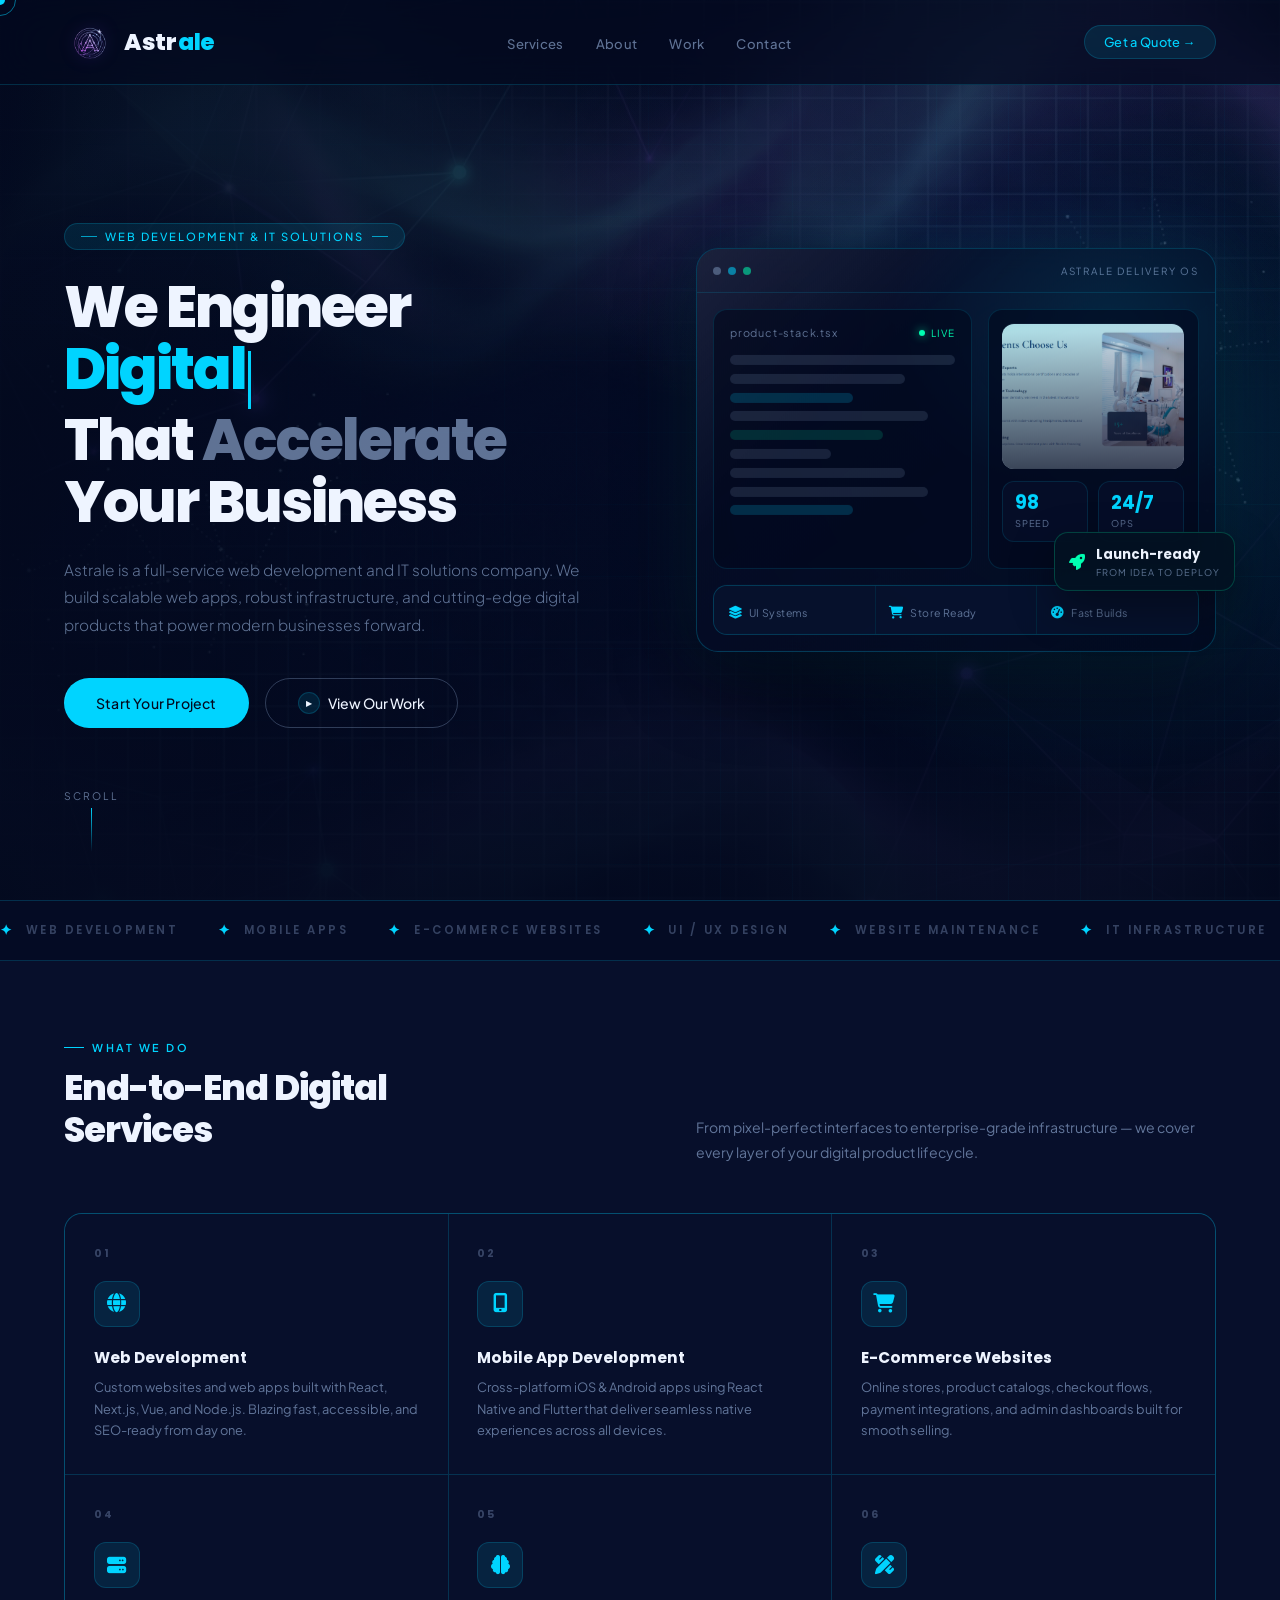
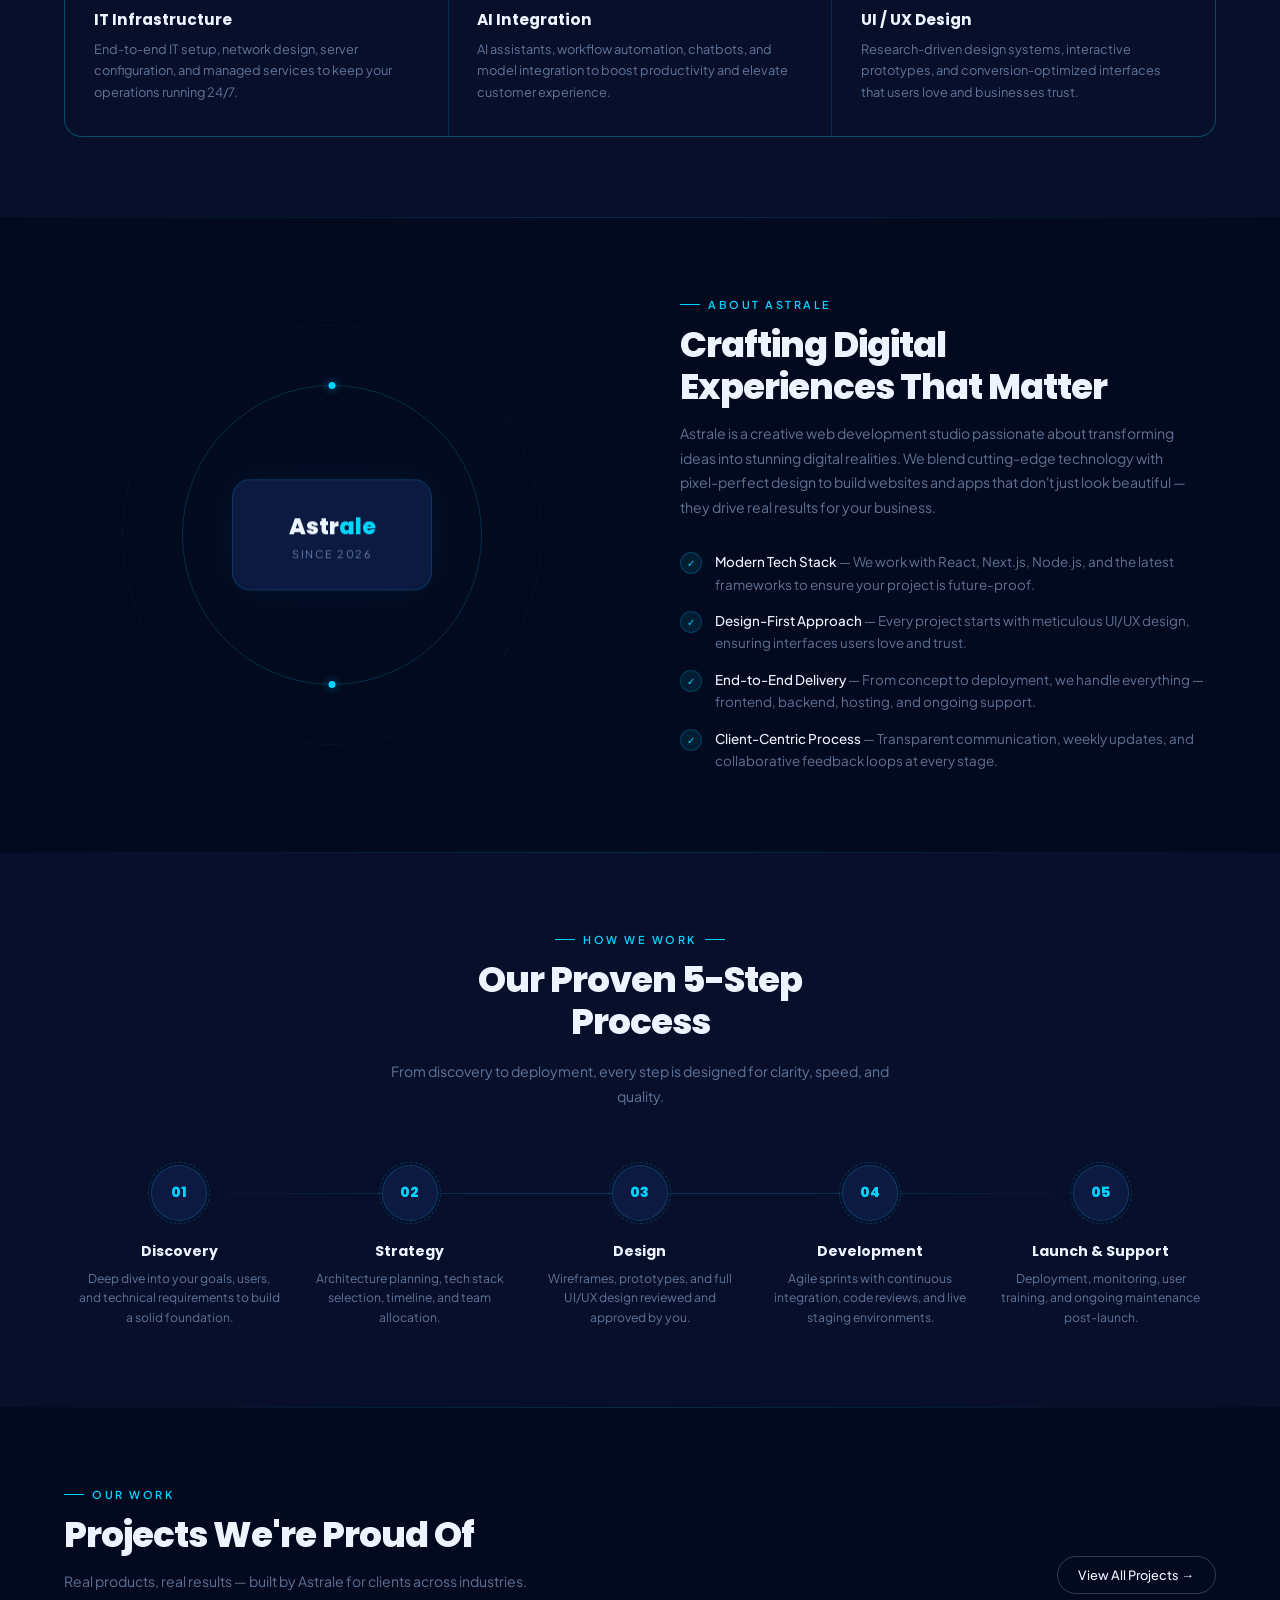
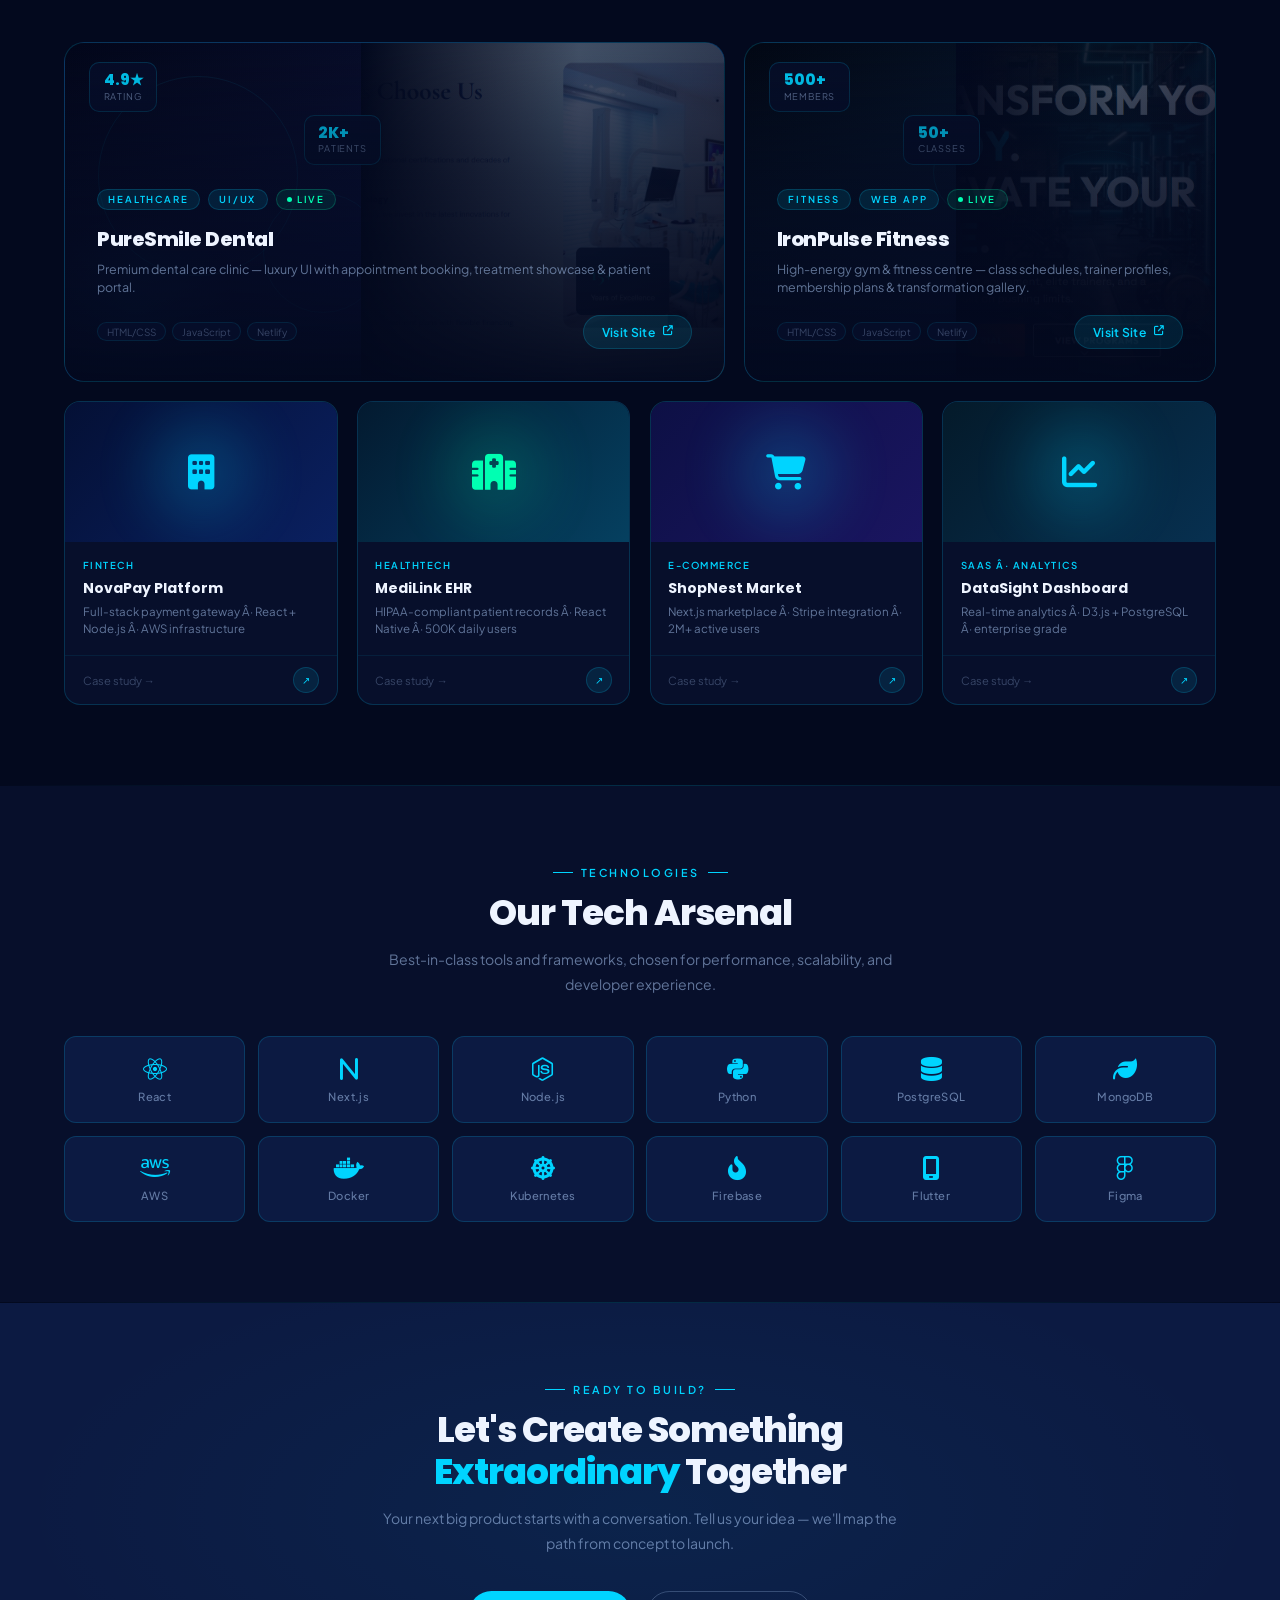
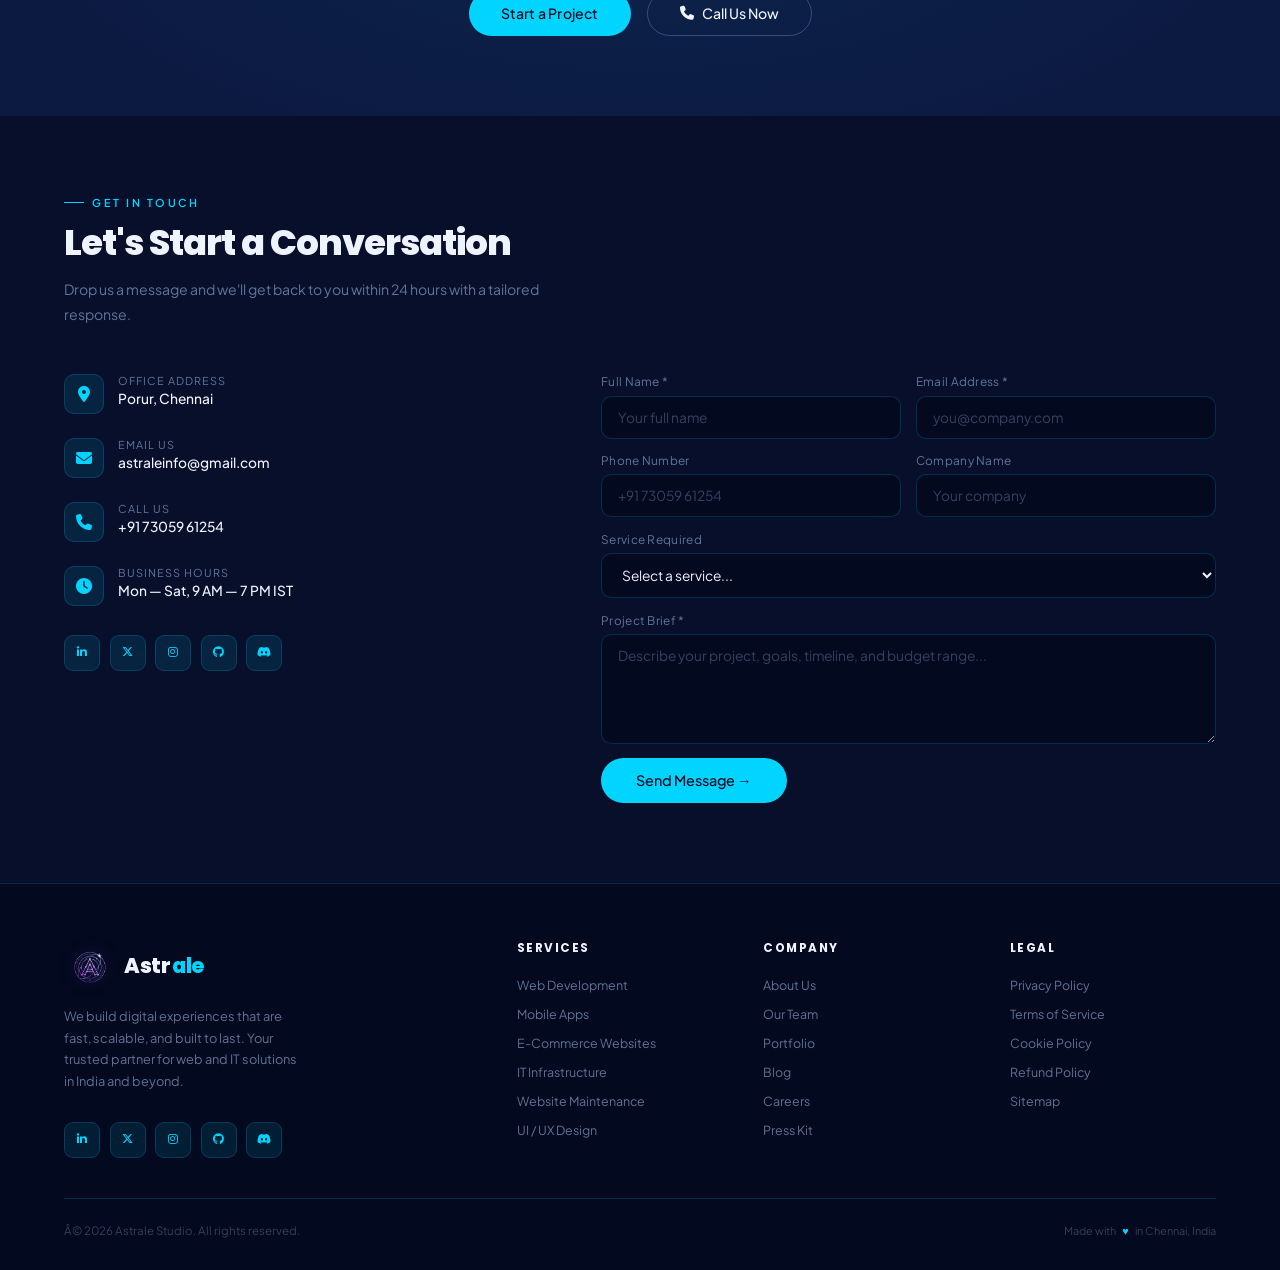
==== commit e6e17067: "seo update and some changes" ====
--- a/Astrale.html
+++ b/Astrale.html
@@ -3,10 +3,32 @@
 <head>
 <meta charset="UTF-8">
 <meta name="viewport" content="width=device-width, initial-scale=1.0">
-<title>Astrale – Web Development & IT Solutions</title>
-<link href="https://fonts.googleapis.com/css2?family=Poppins:wght@400;500;600;700;800&family=Plus+Jakarta+Sans:wght@300;400;500;600;700&display=swap" rel="stylesheet">
-<!-- Font Awesome 6 CDN - fixes icons -->
-<link rel="stylesheet" href="https://cdnjs.cloudflare.com/ajax/libs/font-awesome/6.5.1/css/all.min.css" crossorigin="anonymous" referrerpolicy="no-referrer"/>
+<title>Astrale – Web Development & IT Solutions Company</title>
+<meta name="description" content="Astrale is a premier web development and IT solutions company in Chennai, India. We build fast, scalable, and secure React, Next.js, and custom software solutions.">
+<meta name="keywords" content="web development company, IT solutions, custom software engineering, React development, Next.js developer, Chennai software agency, mobile app developers, UI UX design services, Astrale">
+<meta name="author" content="Astrale">
+<meta name="robots" content="index, follow">
+<link rel="canonical" href="https://astrale.in/">
+
+<!-- Open Graph / Facebook -->
+<meta property="og:type" content="website">
+<meta property="og:url" content="https://astrale.in/">
+<meta property="og:title" content="Astrale – Web Development & IT Solutions">
+<meta property="og:description" content="We engineer premium digital solutions that accelerate your business. Specialists in web development, mobile apps, and IT infrastructure.">
+<meta property="og:image" content="https://astrale.in/asset/images/logo.png">
+
+<!-- Twitter -->
+<meta property="twitter:card" content="summary_large_image">
+<meta property="twitter:url" content="https://astrale.in/">
+<meta property="twitter:title" content="Astrale – Web Development & IT Solutions">
+<meta property="twitter:description" content="We engineer premium digital solutions that accelerate your business. Specialists in web development, mobile apps, and IT infrastructure.">
+<meta property="twitter:image" content="https://astrale.in/asset/images/logo.png">
+
+<!-- Favicon -->
+<link rel="icon" type="image/png" href="asset/images/logo.png">
+
+<link href="asset/css/google-fonts.css" rel="stylesheet">
+<link rel="stylesheet" href="asset/css/fontawesome.min.css"/>
 <style>
 *,*::before,*::after{margin:0;padding:0;box-sizing:border-box;}
 
@@ -23,6 +45,8 @@
   --muted:rgba(180,210,255,0.52);
   --muted2:rgba(180,210,255,0.28);
   --green:#00FFB2;
+  --violet:#7C3AED;
+  --violet-dim:rgba(124,58,237,0.15);
   --font-head:'Poppins',sans-serif;
   --font-body:'Plus Jakarta Sans',sans-serif;
 }
@@ -30,7 +54,6 @@
 html{scroll-behavior:smooth;overflow-x:hidden;}
 body{font-family:var(--font-body);background:var(--navy);color:var(--white);overflow-x:hidden;}
 
-/* ═══ CURSOR (desktop only) ═══ */
 @media(pointer:fine){
   body{cursor:none;}
   #cursor{position:fixed;width:10px;height:10px;background:var(--cyan);border-radius:50%;pointer-events:none;z-index:9999;transform:translate(-50%,-50%);transition:width .2s,height .2s;mix-blend-mode:screen;}
@@ -40,12 +63,12 @@
 }
 @media(pointer:coarse){#cursor,#cursor-ring{display:none;}}
 
-/* ═══ SCROLLBAR ═══ */
 ::-webkit-scrollbar{width:3px;}
 ::-webkit-scrollbar-track{background:var(--navy);}
 ::-webkit-scrollbar-thumb{background:var(--cyan-border);border-radius:4px;}
-
-/* ═══════════════════ NAV ═══════════════════ */
+  /* === NAV === */
+
+        
 nav{
   position:fixed;top:0;left:0;right:0;z-index:500;
   display:flex;align-items:center;justify-content:space-between;
@@ -57,7 +80,10 @@
 }
 nav.scrolled{padding:.7rem 4rem;background:rgba(3,9,30,0.97);}
 
-.logo{font-family:var(--font-head);font-size:1.45rem;font-weight:800;letter-spacing:-0.5px;color:var(--white);text-decoration:none;display:flex;align-items:center;gap:.3rem;}
+.logo{font-family:var(--font-head);font-size:1.45rem;font-weight:800;letter-spacing:-0.5px;color:var(--white);text-decoration:none;display:flex;align-items:center;gap:.5rem;}
+.logo-img{width:52px;height:52px;object-fit:contain;filter:drop-shadow(0 0 8px rgba(124,58,237,0.6));transition:filter .3s;}
+.logo:hover .logo-img{filter:drop-shadow(0 0 14px rgba(124,58,237,0.9));}
+.logo-text{display:flex;align-items:center;gap:.15rem;}
 .logo-dot{width:7px;height:7px;background:var(--cyan);border-radius:50%;display:inline-block;animation:logoPulse 2.5s ease-in-out infinite;}
 @keyframes logoPulse{0%,100%{transform:scale(1);opacity:1;}50%{transform:scale(1.6);opacity:.5;}}
 
@@ -70,14 +96,12 @@
 .nav-cta{font-family:var(--font-body);font-size:.8rem;font-weight:500;padding:.5rem 1.2rem;background:var(--cyan-dim);color:var(--cyan);border:1px solid var(--cyan-border);border-radius:40px;cursor:pointer;transition:background .25s,border-color .25s,transform .15s;letter-spacing:.3px;}
 .nav-cta:hover{background:rgba(0,212,255,.2);border-color:var(--cyan);transform:translateY(-1px);}
 
-/* Hamburger */
 .ham{display:none;flex-direction:column;gap:5px;cursor:pointer;padding:4px;background:none;border:none;}
 .ham span{display:block;width:22px;height:2px;background:var(--white);border-radius:2px;transition:transform .3s,opacity .3s;}
 .ham.open span:nth-child(1){transform:translateY(7px) rotate(45deg);}
 .ham.open span:nth-child(2){opacity:0;}
 .ham.open span:nth-child(3){transform:translateY(-7px) rotate(-45deg);}
 
-/* Mobile nav drawer */
 .mobile-nav{
   display:none;position:fixed;top:0;left:0;right:0;bottom:0;z-index:490;
   background:rgba(3,9,30,0.98);backdrop-filter:blur(20px);
@@ -88,35 +112,45 @@
 .mobile-nav a{font-family:var(--font-head);font-size:1.6rem;font-weight:700;color:var(--muted);text-decoration:none;transition:color .2s;}
 .mobile-nav a:hover{color:var(--cyan);}
 .mobile-nav .nav-cta{font-size:.9rem;padding:.7rem 2rem;margin-top:.5rem;}
-
-/* ═══════════════════ HERO ═══════════════════ */
-#hero{min-height:100vh;display:flex;flex-direction:column;justify-content:center;padding:8rem 4rem 5rem;position:relative;overflow:hidden;}
-
-.hero-canvas{position:absolute;inset:0;background:radial-gradient(ellipse 80% 60% at 60% 50%,rgba(0,212,255,.06) 0%,transparent 65%),radial-gradient(ellipse 50% 50% at 85% 20%,rgba(0,100,220,.07) 0%,transparent 55%);}
-.hero-grid-bg{position:absolute;inset:0;background-image:linear-gradient(rgba(0,212,255,.03) 1px,transparent 1px),linear-gradient(90deg,rgba(0,212,255,.03) 1px,transparent 1px);background-size:60px 60px;animation:gridDrift 20s ease-in-out infinite alternate;}
+  /* === HERO === */
+
+        
+#hero{min-height:100vh;display:flex;flex-direction:column;justify-content:center;padding:8rem 4rem 5rem;position:relative;overflow:hidden;background:linear-gradient(115deg,#03091e 0%,#06133a 52%,#03091e 100%);}
+#hero::before{content:'';position:absolute;inset:0;z-index:0;background:linear-gradient(90deg,rgba(3,9,30,.95) 0%,rgba(3,9,30,.72) 43%,rgba(3,9,30,.62) 100%),url('asset/images/section-bg.png') right center/cover no-repeat;opacity:.88;}
+#hero::after{content:'';position:absolute;inset:0;z-index:0;background:linear-gradient(180deg,rgba(3,9,30,.25) 0%,rgba(3,9,30,0) 48%,rgba(3,9,30,.82) 100%);pointer-events:none;}
+.hero-img-right{position:absolute;right:2rem;bottom:6rem;width:420px;height:auto;z-index:2;border-radius:24px;box-shadow:0 0 60px rgba(0,212,255,.15);opacity:0;animation:fadeUp .8s 1.1s ease forwards;pointer-events:none;}
+.hero-img-right img{width:100%;height:auto;border-radius:24px;border:1px solid var(--cyan-border);}
+
+.hero-canvas{position:absolute;inset:0;z-index:1;background:radial-gradient(ellipse 60% 70% at 88% 48%,rgba(0,212,255,.12) 0%,transparent 58%),radial-gradient(ellipse 50% 55% at 74% 20%,rgba(124,58,237,.08) 0%,transparent 62%);}
+.hero-grid-bg{position:absolute;inset:0;z-index:1;background-image:linear-gradient(rgba(0,212,255,.035) 1px,transparent 1px),linear-gradient(90deg,rgba(0,212,255,.035) 1px,transparent 1px);background-size:72px 72px;mask-image:linear-gradient(90deg,transparent 0%,rgba(0,0,0,.45) 48%,rgba(0,0,0,.95) 100%);animation:gridDrift 20s ease-in-out infinite alternate;}
 @keyframes gridDrift{0%{background-position:0 0;}100%{background-position:30px 30px;}}
 
-.orb{position:absolute;border-radius:50%;pointer-events:none;filter:blur(60px);animation:orbFloat ease-in-out infinite alternate;}
+.orb{display:none;}
 .orb-1{width:360px;height:360px;background:rgba(0,212,255,.04);top:10%;right:5%;animation-duration:12s;}
 .orb-2{width:260px;height:260px;background:rgba(0,80,200,.05);bottom:15%;left:5%;animation-duration:9s;animation-delay:-3s;}
+.orb-3{width:200px;height:200px;background:rgba(124,58,237,.04);top:30%;right:20%;animation-duration:14s;animation-delay:-5s;}
 @keyframes orbFloat{0%{transform:translateY(0) scale(1);}100%{transform:translateY(-36px) scale(1.07);}}
 
-.particles{position:absolute;inset:0;overflow:hidden;}
+.particles{position:absolute;inset:0;z-index:1;overflow:hidden;}
 .particle{position:absolute;width:2px;height:2px;background:var(--cyan);border-radius:50%;animation:particleFly linear infinite;opacity:0;}
 @keyframes particleFly{0%{transform:translateY(0);opacity:0;}10%{opacity:.5;}90%{opacity:.2;}100%{transform:translateY(-100vh);opacity:0;}}
 
-.hero-content{position:relative;z-index:2;max-width:760px;}
-
-.hero-eyebrow{display:inline-flex;align-items:center;gap:.5rem;font-size:.7rem;font-weight:500;letter-spacing:2px;text-transform:uppercase;color:var(--cyan);background:var(--cyan-dim);border:1px solid var(--cyan-border);padding:.35rem 1rem;border-radius:40px;margin-bottom:1.6rem;opacity:0;transform:translateY(20px);animation:fadeUp .7s .2s ease forwards;}
+.hero-content{position:relative;z-index:2;width:100%;max-width:620px;}
+
+.hero-eyebrow{display:inline-flex;align-items:center;gap:.5rem;font-size:.7rem;font-weight:500;letter-spacing:2px;text-transform:uppercase;color:var(--cyan);background:var(--cyan-dim);border:1px solid var(--cyan-border);padding:.35rem 1rem;border-radius:40px;margin-bottom:1.6rem;}
 .eyebrow-line{width:16px;height:1px;background:var(--cyan);opacity:.7;}
 
-h1.hero-title{font-family:var(--font-head);font-size:clamp(2rem,4.5vw,4.2rem);font-weight:800;line-height:1.08;letter-spacing:-2px;color:var(--white);margin-bottom:1.4rem;opacity:0;transform:translateY(30px);animation:fadeUp .8s .4s ease forwards;}
+h1.hero-title{font-family:var(--font-head);font-size:clamp(2rem,4.5vw,4.2rem);font-weight:800;line-height:1.08;letter-spacing:-2px;color:var(--white);margin-bottom:1.4rem;}
 h1.hero-title .line-cyan{color:var(--cyan);position:relative;display:inline-block;}
-h1.hero-title .line-cyan::after{content:'';position:absolute;left:0;bottom:-3px;width:100%;height:2px;background:var(--cyan);transform:scaleX(0);transform-origin:left;animation:underlineReveal .6s 1.3s ease forwards;}
+h1.hero-title .line-cyan::after{content:'';position:absolute;left:0;bottom:-3px;width:100%;height:2px;background:var(--cyan);transform:scaleX(0);transform-origin:left;}
+h1.hero-title .line-cyan.typed::after{animation:underlineReveal .6s ease forwards;}
 @keyframes underlineReveal{to{transform:scaleX(1);}}
-
-.hero-sub{font-size:.96rem;font-weight:300;color:var(--muted);line-height:1.8;max-width:520px;margin-bottom:2.5rem;opacity:0;transform:translateY(20px);animation:fadeUp .7s .6s ease forwards;}
-.hero-actions{display:flex;gap:1rem;flex-wrap:wrap;opacity:0;transform:translateY(20px);animation:fadeUp .7s .8s ease forwards;}
+.typing-cursor{display:inline-block;width:3px;height:1em;background:var(--cyan);margin-left:2px;vertical-align:text-bottom;animation:cursorBlink .6s step-end infinite;}
+.typing-cursor.hide{display:none;}
+@keyframes cursorBlink{0%,100%{opacity:1;}50%{opacity:0;}}
+
+.hero-sub{font-size:.96rem;font-weight:300;color:var(--muted);line-height:1.8;max-width:520px;margin-bottom:2.5rem;}
+.hero-actions{display:flex;gap:1rem;flex-wrap:wrap;}
 
 .btn-primary{font-family:var(--font-body);font-size:.88rem;font-weight:500;padding:.8rem 2rem;background:var(--cyan);color:var(--navy);border:none;border-radius:50px;cursor:pointer;transition:transform .2s,box-shadow .2s;position:relative;overflow:hidden;letter-spacing:.2px;}
 .btn-primary::before{content:'';position:absolute;inset:0;background:rgba(255,255,255,.15);transform:translateX(-100%) skewX(-15deg);transition:transform .4s ease;}
@@ -133,20 +167,72 @@
 .hstat:last-child{border-radius:0 12px 12px 0;}
 .hstat-num{font-family:var(--font-head);font-size:1.6rem;font-weight:800;color:var(--cyan);line-height:1;display:block;}
 .hstat-lbl{font-size:.65rem;color:var(--muted);text-transform:uppercase;letter-spacing:1px;margin-top:3px;display:block;}
-
-.scroll-hint{position:absolute;bottom:3rem;left:4rem;display:flex;flex-direction:column;align-items:center;gap:.4rem;opacity:0;animation:fadeUp .6s 1.3s ease forwards;}
+  /* Hero delivery console */
+
+        
+.hero-visual{position:absolute;right:4rem;top:50%;width:min(41vw,520px);z-index:2;transform:translateY(-50%);}
+.hero-visual-shell{position:relative;border:1px solid rgba(0,212,255,.24);border-radius:22px;background:linear-gradient(145deg,rgba(7,15,43,.92),rgba(3,9,30,.78));box-shadow:0 28px 80px rgba(0,0,0,.45),0 0 70px rgba(0,212,255,.11);backdrop-filter:blur(18px);overflow:hidden;}
+.hero-visual-shell::before{content:'';position:absolute;inset:0;background:linear-gradient(135deg,rgba(255,255,255,.08),transparent 32%),radial-gradient(ellipse at 80% 20%,rgba(0,212,255,.12),transparent 38%);pointer-events:none;}
+.hero-visual-top{height:44px;display:flex;align-items:center;justify-content:space-between;padding:0 1rem;border-bottom:1px solid rgba(0,212,255,.14);position:relative;z-index:1;}
+.hero-window-dots{display:flex;gap:.45rem;}
+.hero-window-dots span{width:8px;height:8px;border-radius:50%;background:rgba(180,210,255,.34);}
+.hero-window-dots span:nth-child(2){background:rgba(0,212,255,.55);}
+.hero-window-dots span:nth-child(3){background:rgba(0,255,178,.55);}
+.hero-visual-label{font-size:.62rem;text-transform:uppercase;letter-spacing:1.8px;color:var(--muted);}
+.hero-visual-body{display:grid;grid-template-columns:1.1fr .9fr;gap:1rem;padding:1rem;position:relative;z-index:1;}
+.hero-code-panel,.hero-preview-panel,.hero-status-strip{border:1px solid rgba(0,212,255,.14);background:rgba(3,9,30,.62);border-radius:14px;}
+.hero-code-panel{padding:1rem;min-height:260px;}
+.hero-code-title{display:flex;align-items:center;justify-content:space-between;margin-bottom:1rem;font-size:.68rem;color:var(--muted);letter-spacing:.8px;}
+.hero-live-dot{display:inline-flex;align-items:center;gap:.35rem;color:var(--green);font-size:.62rem;text-transform:uppercase;letter-spacing:1px;}
+.hero-live-dot::before{content:'';width:6px;height:6px;border-radius:50%;background:var(--green);box-shadow:0 0 10px rgba(0,255,178,.8);}
+.hero-code-lines{display:grid;gap:.55rem;}
+.hero-code-line{height:10px;border-radius:10px;background:rgba(180,210,255,.12);position:relative;overflow:hidden;}
+.hero-code-line::after{content:'';position:absolute;inset:0;background:linear-gradient(90deg,transparent,rgba(0,212,255,.36),transparent);transform:translateX(-100%);animation:codeSweep 3.2s ease-in-out infinite;}
+.hero-code-line:nth-child(2),.hero-code-line:nth-child(7){width:78%;}
+.hero-code-line:nth-child(3),.hero-code-line:nth-child(9){width:55%;background:rgba(0,212,255,.18);}
+.hero-code-line:nth-child(4),.hero-code-line:nth-child(8){width:88%;}
+.hero-code-line:nth-child(5){width:68%;background:rgba(0,255,178,.14);}
+.hero-code-line:nth-child(6){width:45%;}
+@keyframes codeSweep{0%,40%{transform:translateX(-100%);}70%,100%{transform:translateX(100%);}}
+@keyframes fadeVisual{from{opacity:0;transform:translateY(calc(-50% + 22px));}to{opacity:1;transform:translateY(-50%);}}
+.hero-preview-panel{padding:.85rem;display:flex;flex-direction:column;gap:.8rem;}
+.hero-preview-screen{min-height:145px;border-radius:12px;background:linear-gradient(160deg,rgba(0,212,255,.16),rgba(124,58,237,.12)),url('asset/images/pursmile.png') center/cover no-repeat;position:relative;overflow:hidden;}
+.hero-preview-screen::after{content:'';position:absolute;inset:0;background:linear-gradient(180deg,rgba(3,9,30,.05),rgba(3,9,30,.72));}
+.hero-metric-grid{display:grid;grid-template-columns:1fr 1fr;gap:.65rem;}
+.hero-metric{padding:.75rem;border:1px solid rgba(0,212,255,.13);border-radius:12px;background:rgba(7,15,43,.74);}
+.hero-metric strong{display:block;font-family:var(--font-head);font-size:1.15rem;color:var(--cyan);line-height:1;}
+.hero-metric span{display:block;margin-top:.25rem;font-size:.58rem;color:var(--muted);text-transform:uppercase;letter-spacing:.8px;}
+.hero-status-strip{grid-column:1/-1;display:grid;grid-template-columns:repeat(3,1fr);gap:1px;overflow:hidden;background:rgba(0,212,255,.12);}
+.hero-status-item{padding:.85rem;background:rgba(7,15,43,.86);}
+.hero-status-item i{color:var(--cyan);font-size:.8rem;margin-right:.45rem;}
+.hero-status-item span{font-size:.66rem;color:var(--muted);letter-spacing:.4px;}
+.hero-float-chip{position:absolute;right:-1.2rem;bottom:3.8rem;z-index:3;display:flex;align-items:center;gap:.65rem;padding:.75rem .9rem;border:1px solid rgba(0,255,178,.22);border-radius:14px;background:rgba(3,18,34,.92);box-shadow:0 18px 44px rgba(0,0,0,.35);backdrop-filter:blur(12px);}
+.hero-float-chip i{color:var(--green);}
+.hero-float-chip strong{display:block;font-family:var(--font-head);font-size:.82rem;color:var(--white);}
+.hero-float-chip span{display:block;font-size:.58rem;color:var(--muted);text-transform:uppercase;letter-spacing:1px;margin-top:.1rem;}
+  /* Portfolio screenshot cards */
+
+        
+.phc-screenshot{position:absolute;top:0;right:0;width:55%;height:100%;overflow:hidden;}
+.phc-screenshot img{width:100%;height:100%;object-fit:cover;opacity:.4;transition:opacity .4s;}
+.port-hero-card:hover .phc-screenshot img{opacity:.6;}
+.phc-screenshot::after{content:'';position:absolute;inset:0;background:linear-gradient(90deg,rgba(3,9,30,1) 0%,rgba(3,9,30,.3) 60%,rgba(3,9,30,.5) 100%);}
+
+.scroll-hint{position:absolute;bottom:3rem;left:4rem;z-index:2;display:flex;flex-direction:column;align-items:center;gap:.4rem;opacity:0;animation:fadeUp .6s 1.3s ease forwards;}
 .scroll-text{font-size:.65rem;color:var(--muted);letter-spacing:2px;text-transform:uppercase;}
 .scroll-line{width:1px;height:44px;background:linear-gradient(to bottom,var(--cyan),transparent);animation:scrollPulse 2s ease-in-out infinite;}
 @keyframes scrollPulse{0%,100%{opacity:.4;}50%{opacity:1;}}
-
-/* Marquee */
+  /* Marquee */
+
+        
 .marquee-wrap{position:relative;overflow:hidden;padding:1.2rem 0;border-top:1px solid var(--cyan-border);border-bottom:1px solid var(--cyan-border);background:rgba(7,15,43,.5);}
 .marquee-track{display:flex;gap:2.5rem;animation:marqueeScroll 25s linear infinite;width:max-content;}
 .marquee-item{font-family:var(--font-head);font-size:.72rem;font-weight:600;letter-spacing:2.5px;text-transform:uppercase;color:var(--muted2);display:flex;align-items:center;gap:.7rem;white-space:nowrap;}
 .marquee-item span{color:var(--cyan);font-size:.9rem;}
 @keyframes marqueeScroll{0%{transform:translateX(0);}100%{transform:translateX(-50%);}}
-
-/* ═══════════════════ SECTION BASE ═══════════════════ */
+  /* === SECTION BASE === */
+
+        
 section:not(#hero){padding:5rem 4rem;}
 
 .stag{font-size:.68rem;font-weight:600;letter-spacing:2.5px;text-transform:uppercase;color:var(--cyan);margin-bottom:.8rem;display:flex;align-items:center;gap:.5rem;}
@@ -160,8 +246,9 @@
 .reveal-left.visible{opacity:1;transform:translateX(0);}
 .reveal-right{opacity:0;transform:translateX(44px);transition:opacity .8s ease,transform .8s ease;}
 .reveal-right.visible{opacity:1;transform:translateX(0);}
-
-/* ═══════════════════ SERVICES ═══════════════════ */
+  /* === SERVICES === */
+
+        
 #services{background:var(--navy-2);}
 .services-header{display:flex;justify-content:space-between;align-items:flex-end;margin-bottom:3rem;flex-wrap:wrap;gap:1.2rem;}
 
@@ -177,13 +264,15 @@
 .svc-desc{font-size:.8rem;color:var(--muted);line-height:1.7;position:relative;z-index:1;}
 .svc-arrow{position:absolute;bottom:1.5rem;right:1.5rem;width:28px;height:28px;background:var(--cyan-dim);border:1px solid var(--cyan-border);border-radius:50%;display:flex;align-items:center;justify-content:center;font-size:.7rem;color:var(--cyan);opacity:0;transform:translate(6px,-6px);transition:opacity .3s,transform .3s;}
 .svc-card:hover .svc-arrow{opacity:1;transform:translate(0,0);}
-
-/* ═══════════════════ ABOUT ═══════════════════ */
+  /* === ABOUT === */
+
+        
 #about{display:grid;grid-template-columns:1fr 1fr;gap:5rem;align-items:center;}
 
 .about-visual-wrap{position:relative;height:440px;}
 .about-bg-circle{position:absolute;width:300px;height:300px;border:1px solid var(--cyan-border);border-radius:50%;top:50%;left:50%;transform:translate(-50%,-50%);animation:rotateSlow 20s linear infinite;}
-.about-bg-circle::before{content:'';position:absolute;top:-4px;left:50%;width:7px;height:7px;background:var(--cyan);border-radius:50%;transform:translateX(-50%);}
+.about-bg-circle::before{content:'';position:absolute;top:-4px;left:50%;width:7px;height:7px;background:var(--cyan);border-radius:50%;transform:translateX(-50%);box-shadow:0 0 10px rgba(0,212,255,.6);}
+.about-bg-circle::after{content:'';position:absolute;bottom:-4px;left:50%;width:7px;height:7px;background:var(--cyan);border-radius:50%;transform:translateX(-50%);box-shadow:0 0 10px rgba(0,212,255,.6);}
 .about-bg-circle-2{position:absolute;width:420px;height:420px;border:1px dashed rgba(0,212,255,.08);border-radius:50%;top:50%;left:50%;transform:translate(-50%,-50%);animation:rotateSlow 30s linear infinite reverse;}
 @keyframes rotateSlow{0%{transform:translate(-50%,-50%) rotate(0deg);}100%{transform:translate(-50%,-50%) rotate(360deg);}}
 
@@ -205,8 +294,9 @@
 .acheck-icon{min-width:22px;height:22px;background:var(--cyan-dim);border:1px solid var(--cyan-border);border-radius:50%;display:flex;align-items:center;justify-content:center;font-size:.6rem;color:var(--cyan);margin-top:1px;}
 .acheck p{font-size:.84rem;color:var(--muted);line-height:1.65;}
 .acheck strong{color:var(--white);font-weight:500;}
-
-/* ═══════════════════ PROCESS ═══════════════════ */
+  /* === PROCESS === */
+
+        
 #process{background:var(--navy-2);}
 .process-steps{display:grid;grid-template-columns:repeat(5,1fr);gap:0;margin-top:3.5rem;position:relative;}
 .process-steps::before{content:'';position:absolute;top:28px;left:10%;right:10%;height:1px;background:linear-gradient(90deg,transparent,var(--cyan-border),var(--cyan-border),transparent);z-index:0;}
@@ -216,31 +306,200 @@
 .pstep:hover .pstep-num{background:rgba(0,212,255,.1);box-shadow:0 0 20px rgba(0,212,255,.2);}
 .pstep-title{font-family:var(--font-head);font-size:.88rem;font-weight:700;color:var(--white);margin-bottom:.4rem;}
 .pstep-desc{font-size:.76rem;color:var(--muted);line-height:1.6;}
-
-/* ═══════════════════ PORTFOLIO ═══════════════════ */
-.portfolio-grid{margin-top:3rem;display:grid;grid-template-columns:repeat(3,1fr);grid-template-rows:auto auto;gap:1rem;}
-.port-card{border-radius:16px;overflow:hidden;position:relative;border:1px solid var(--cyan-border);cursor:pointer;transition:transform .35s ease,box-shadow .35s ease;}
-.port-card:hover{transform:translateY(-5px);box-shadow:0 20px 45px rgba(0,0,0,.4);}
-.port-card.featured{grid-column:span 2;}
-.port-img-wrap{width:100%;height:220px;display:flex;align-items:center;justify-content:center;font-size:3.5rem;transition:transform .4s;}
-.port-card.featured .port-img-wrap{height:280px;}
-.port-card:hover .port-img-wrap{transform:scale(1.04);}
-.port-overlay{position:absolute;inset:0;background:linear-gradient(to top,rgba(3,9,30,.96) 0%,rgba(3,9,30,.15) 60%,transparent 100%);display:flex;flex-direction:column;justify-content:flex-end;padding:1.5rem;transition:background .3s;}
-.port-tag{font-size:.62rem;font-weight:600;letter-spacing:1.8px;text-transform:uppercase;color:var(--cyan);background:var(--cyan-dim);border:1px solid var(--cyan-border);padding:.22rem .65rem;border-radius:20px;display:inline-block;margin-bottom:.6rem;align-self:flex-start;}
-.port-name{font-family:var(--font-head);font-size:.96rem;font-weight:700;color:var(--white);margin-bottom:.25rem;}
-.port-sub{font-size:.74rem;color:var(--muted);}
-.port-link{position:absolute;top:1rem;right:1rem;width:32px;height:32px;background:rgba(3,9,30,.7);border:1px solid var(--cyan-border);border-radius:50%;display:flex;align-items:center;justify-content:center;font-size:.7rem;color:var(--cyan);opacity:0;transform:scale(.8);transition:opacity .3s,transform .3s;}
-.port-card:hover .port-link{opacity:1;transform:scale(1);}
-
-/* ═══════════════════ TECH STACK ═══════════════════ */
+  /* === PORTFOLIO === */
+
+        
+#portfolio{background:var(--navy);}
+
+.portfolio-header{display:flex;justify-content:space-between;align-items:flex-end;margin-bottom:3rem;flex-wrap:wrap;gap:1.2rem;}
+  /* Featured Projects — Big Hero Cards */
+
+        
+.portfolio-hero{display:grid;grid-template-columns:1.4fr 1fr;gap:1.2rem;margin-bottom:1.2rem;}
+
+.port-hero-card{
+  position:relative;border-radius:20px;overflow:hidden;
+  border:1px solid var(--cyan-border);cursor:pointer;
+  transition:transform .4s cubic-bezier(.23,1,.32,1),box-shadow .4s,border-color .4s;
+  min-height:340px;display:flex;flex-direction:column;text-decoration:none;
+}
+.port-hero-card:hover{transform:translateY(-8px);box-shadow:0 30px 60px rgba(0,0,0,.5),0 0 0 1px rgba(0,212,255,.3);border-color:rgba(0,212,255,.4);}
+  /* Each card has a unique gradient bg */
+
+        
+.phc-dental{background:linear-gradient(145deg,#03071a 0%,#080d2a 30%,#0c1440 60%,#091830 100%);}
+.phc-gym{background:linear-gradient(145deg,#030814 0%,#061225 30%,#0a1535 60%,#061028 100%);}
+
+.phc-bg-art{
+  position:absolute;inset:0;overflow:hidden;
+}
+  /* Dental card background art */
+
+        
+.phc-dental .phc-bg-art::before{
+  content:'';position:absolute;
+  top:-20%;right:-10%;
+  width:340px;height:340px;
+  background:radial-gradient(ellipse,rgba(0,212,255,.12) 0%,transparent 65%);
+  border-radius:50%;
+}
+.phc-dental .phc-bg-art::after{
+  content:'';position:absolute;
+  bottom:-30px;left:-30px;
+  width:200px;height:200px;
+  background:radial-gradient(ellipse,rgba(0,180,255,.07) 0%,transparent 70%);
+  border-radius:50%;
+}
+  /* Gym card background art */
+
+        
+.phc-gym .phc-bg-art::before{
+  content:'';position:absolute;
+  top:-10%;left:40%;
+  width:300px;height:300px;
+  background:radial-gradient(ellipse,rgba(0,212,255,.1) 0%,transparent 65%);
+  border-radius:50%;
+}
+  /* Abstract decorative elements */
+
+        
+.phc-decor{position:absolute;inset:0;overflow:hidden;}
+.phc-circle{position:absolute;border-radius:50%;border:1px solid rgba(0,212,255,.08);}
+.phc-grid{
+  position:absolute;inset:0;
+  background-image:linear-gradient(rgba(0,212,255,.04) 1px,transparent 1px),linear-gradient(90deg,rgba(0,212,255,.04) 1px,transparent 1px);
+  background-size:30px 30px;
+  opacity:0;transition:opacity .4s;
+}
+.port-hero-card:hover .phc-grid{opacity:1;}
+
+.phc-icon-area{
+  position:absolute;top:0;right:0;width:55%;height:100%;
+  display:flex;align-items:center;justify-content:center;
+  overflow:hidden;
+}
+.phc-icon-ring{
+  position:absolute;width:180px;height:180px;
+  border:1px solid rgba(0,212,255,.12);border-radius:50%;
+  animation:rotateSlow 20s linear infinite;
+}
+.phc-icon-ring-2{
+  position:absolute;width:240px;height:240px;
+  border:1px dashed rgba(0,212,255,.06);border-radius:50%;
+  animation:rotateSlow 30s linear infinite reverse;
+}
+.phc-main-icon{
+  position:relative;z-index:2;
+  width:90px;height:90px;
+  background:rgba(7,15,43,.9);
+  border:1px solid rgba(0,212,255,.2);
+  border-radius:24px;
+  display:flex;align-items:center;justify-content:center;
+  font-size:2.4rem;color:var(--cyan);
+  box-shadow:0 0 40px rgba(0,212,255,.1),inset 0 1px 0 rgba(255,255,255,.05);
+  transition:transform .4s,box-shadow .4s;
+}
+.port-hero-card:hover .phc-main-icon{
+  transform:scale(1.08) rotate(-4deg);
+  box-shadow:0 0 60px rgba(0,212,255,.2),inset 0 1px 0 rgba(255,255,255,.05);
+}
+  /* Floating mini stats inside hero cards */
+
+        
+.phc-stat{
+  position:absolute;
+  background:rgba(7,15,43,.9);
+  border:1px solid rgba(0,212,255,.18);
+  border-radius:10px;padding:.6rem .85rem;
+  backdrop-filter:blur(10px);
+  animation:cardFloat ease-in-out infinite alternate;
+}
+.phc-stat-num{font-family:var(--font-head);font-size:.95rem;font-weight:800;color:var(--cyan);line-height:1;}
+.phc-stat-lbl{font-size:.58rem;color:var(--muted);text-transform:uppercase;letter-spacing:.8px;margin-top:2px;}
+
+.phc-content{
+  position:relative;z-index:3;
+  padding:2rem;
+  display:flex;flex-direction:column;justify-content:flex-end;
+  flex:1;
+  background:linear-gradient(to top,rgba(3,9,30,.97) 0%,rgba(3,9,30,.5) 60%,transparent 100%);
+}
+.phc-badge-row{display:flex;gap:.5rem;margin-bottom:.9rem;flex-wrap:wrap;}
+.phc-badge{
+  font-size:.6rem;font-weight:600;letter-spacing:1.8px;text-transform:uppercase;
+  color:var(--cyan);background:var(--cyan-dim);border:1px solid var(--cyan-border);
+  padding:.22rem .65rem;border-radius:20px;
+}
+.phc-live-badge{
+  font-size:.6rem;font-weight:600;letter-spacing:1.8px;text-transform:uppercase;
+  color:var(--green);background:rgba(0,255,178,.08);border:1px solid rgba(0,255,178,.2);
+  padding:.22rem .65rem;border-radius:20px;
+  display:flex;align-items:center;gap:.3rem;
+}
+.phc-live-dot{width:5px;height:5px;background:var(--green);border-radius:50%;animation:livePulse 1.5s ease-in-out infinite;}
+@keyframes livePulse{0%,100%{opacity:1;transform:scale(1);}50%{opacity:.4;transform:scale(.6);}}
+
+.phc-title{font-family:var(--font-head);font-size:1.25rem;font-weight:800;color:var(--white);margin-bottom:.35rem;letter-spacing:-.5px;}
+.phc-sub{font-size:.78rem;color:var(--muted);margin-bottom:1.1rem;line-height:1.5;}
+
+.phc-footer{display:flex;align-items:center;justify-content:space-between;}
+.phc-tech-stack{display:flex;gap:.4rem;}
+.phc-tech-pill{font-size:.62rem;color:var(--muted2);background:rgba(7,15,43,.8);border:1px solid rgba(0,212,255,.1);padding:.18rem .55rem;border-radius:20px;}
+.phc-visit-btn{
+  display:flex;align-items:center;gap:.5rem;
+  font-size:.76rem;font-weight:600;color:var(--cyan);
+  background:var(--cyan-dim);border:1px solid var(--cyan-border);
+  padding:.5rem 1.1rem;border-radius:30px;
+  text-decoration:none;
+  transition:background .25s,transform .25s,box-shadow .25s;
+  letter-spacing:.3px;
+}
+.phc-visit-btn:hover{background:rgba(0,212,255,.2);transform:translateY(-1px);box-shadow:0 6px 18px rgba(0,212,255,.15);}
+.phc-visit-btn i{font-size:.65rem;transition:transform .3s;}
+.phc-visit-btn:hover i{transform:translate(2px,-2px);}
+  /* Small portfolio cards */
+
+        
+.portfolio-grid-small{display:grid;grid-template-columns:repeat(4,1fr);gap:1.2rem;}
+
+.port-small-card{
+  background:var(--navy-2);
+  border:1px solid var(--cyan-border);
+  border-radius:16px;
+  overflow:hidden;
+  cursor:pointer;
+  transition:transform .35s ease,box-shadow .35s,border-color .35s;
+  position:relative;
+}
+.port-small-card:hover{transform:translateY(-5px);box-shadow:0 18px 40px rgba(0,0,0,.4);border-color:rgba(0,212,255,.35);}
+
+.psc-top{height:140px;display:flex;align-items:center;justify-content:center;position:relative;overflow:hidden;}
+.psc-top-icon{font-size:2.2rem;color:var(--cyan);position:relative;z-index:2;transition:transform .4s;}
+.port-small-card:hover .psc-top-icon{transform:scale(1.15) rotate(-5deg);}
+.psc-glow{position:absolute;width:100px;height:100px;border-radius:50%;filter:blur(30px);top:50%;left:50%;transform:translate(-50%,-50%);opacity:.4;transition:opacity .4s;}
+.port-small-card:hover .psc-glow{opacity:.7;}
+
+.psc-body{padding:1.1rem;}
+.psc-tag{font-size:.6rem;font-weight:600;letter-spacing:1.5px;text-transform:uppercase;color:var(--cyan);margin-bottom:.4rem;}
+.psc-name{font-family:var(--font-head);font-size:.88rem;font-weight:700;color:var(--white);margin-bottom:.25rem;}
+.psc-sub{font-size:.72rem;color:var(--muted);line-height:1.5;}
+
+.psc-footer{padding:.7rem 1.1rem;border-top:1px solid rgba(0,212,255,.08);display:flex;align-items:center;justify-content:space-between;}
+.psc-more{font-size:.7rem;color:var(--muted2);}
+.psc-arrow{width:26px;height:26px;background:var(--cyan-dim);border:1px solid var(--cyan-border);border-radius:50%;display:flex;align-items:center;justify-content:center;font-size:.62rem;color:var(--cyan);transition:background .2s,transform .2s;}
+.port-small-card:hover .psc-arrow{background:rgba(0,212,255,.2);transform:rotate(45deg);}
+  /* === TECH STACK === */
+
+        
 #tech{background:var(--navy-2);}
 .tech-grid{margin-top:2.5rem;display:grid;grid-template-columns:repeat(6,1fr);gap:.8rem;}
 .tech-badge{background:var(--navy-3);border:1px solid var(--cyan-border);border-radius:12px;padding:1.2rem .8rem;display:flex;flex-direction:column;align-items:center;gap:.5rem;transition:border-color .25s,transform .25s,background .25s;cursor:default;}
 .tech-badge:hover{border-color:rgba(0,212,255,.5);transform:translateY(-4px);background:rgba(12,26,66,.9);}
 .tech-emoji{font-size:1.5rem;display:flex;align-items:center;justify-content:center;color:var(--cyan);}
 .tech-name{font-size:.7rem;font-weight:500;color:var(--muted);letter-spacing:.4px;}
-
-/* ═══════════════════ TESTIMONIALS ═══════════════════ */
+  /* === TESTIMONIALS === */
+
+        
 .testi-grid{margin-top:3rem;display:grid;grid-template-columns:repeat(3,1fr);gap:1rem;}
 .tcard{background:var(--navy-2);border:1px solid var(--cyan-border);border-radius:18px;padding:1.8rem;transition:border-color .3s,transform .3s;cursor:default;position:relative;overflow:hidden;}
 .tcard::before{content:'"';position:absolute;top:.3rem;right:1.2rem;font-family:var(--font-head);font-size:5rem;font-weight:800;color:rgba(0,212,255,.04);line-height:1;pointer-events:none;}
@@ -251,8 +510,9 @@
 .tcard-avatar{width:36px;height:36px;border-radius:50%;background:var(--cyan-dim);border:1px solid var(--cyan-border);display:flex;align-items:center;justify-content:center;font-family:var(--font-head);font-size:.72rem;font-weight:700;color:var(--cyan);}
 .tcard-name{font-size:.84rem;font-weight:500;color:var(--white);}
 .tcard-role{font-size:.7rem;color:var(--muted);}
-
-/* ═══════════════════ TEAM ═══════════════════ */
+  /* === TEAM === */
+
+        
 .team-grid{margin-top:3rem;display:grid;grid-template-columns:repeat(4,1fr);gap:1rem;}
 .tmcard{background:var(--navy-2);border:1px solid var(--cyan-border);border-radius:18px;overflow:hidden;transition:transform .3s,box-shadow .3s,border-color .3s;cursor:default;}
 .tmcard:hover{transform:translateY(-5px);box-shadow:0 18px 38px rgba(0,0,0,.35);border-color:rgba(0,212,255,.35);}
@@ -269,8 +529,9 @@
 .tm-links{display:flex;gap:.4rem;}
 .tm-link{width:26px;height:26px;background:var(--cyan-dim);border:1px solid var(--cyan-border);border-radius:6px;display:flex;align-items:center;justify-content:center;font-size:.6rem;color:var(--cyan);transition:background .2s;text-decoration:none;}
 .tm-link:hover{background:rgba(0,212,255,.2);}
-
-/* ═══════════════════ CONTACT ═══════════════════ */
+  /* === CONTACT === */
+
+        
 #contact{background:var(--navy-2);}
 .contact-wrap{display:grid;grid-template-columns:1fr 1.3fr;gap:4rem;align-items:start;margin-top:3rem;}
 .cinfo-item{display:flex;align-items:flex-start;gap:.9rem;margin-bottom:1.5rem;}
@@ -293,18 +554,20 @@
 .btn-submit::before{content:'';position:absolute;inset:0;background:rgba(255,255,255,.15);transform:translateX(-100%) skewX(-15deg);transition:transform .4s ease;}
 .btn-submit:hover::before{transform:translateX(120%) skewX(-15deg);}
 .btn-submit:hover{transform:translateY(-2px);box-shadow:0 10px 28px rgba(0,212,255,.3);}
-
-/* ═══════════════════ CTA STRIP ═══════════════════ */
+  /* === CTA STRIP === */
+
+        
 #cta{background:var(--navy-3);padding:5rem 4rem;text-align:center;position:relative;overflow:hidden;}
 #cta::before{content:'';position:absolute;inset:0;background:radial-gradient(ellipse 70% 90% at 50% 50%,rgba(0,212,255,.05) 0%,transparent 70%);}
 #cta .sh{text-align:center;}
 #cta .sp{margin:0 auto 2.2rem;text-align:center;}
 .cta-actions{display:flex;justify-content:center;gap:1rem;flex-wrap:wrap;position:relative;}
-
-/* ═══════════════════ FOOTER ═══════════════════ */
+  /* === FOOTER === */
+
+        
 footer{background:var(--navy);border-top:1px solid var(--cyan-border);padding:3.5rem 4rem 2rem;}
 .footer-top{display:grid;grid-template-columns:2fr 1fr 1fr 1fr;gap:2.5rem;margin-bottom:2.5rem;}
-.footer-brand .logo{font-size:1.3rem;margin-bottom:.9rem;display:inline-block;}
+.footer-brand .logo{font-size:1.3rem;margin-bottom:.9rem;display:inline-flex;}
 .footer-brand p{font-size:.8rem;color:var(--muted);line-height:1.7;max-width:240px;margin-bottom:1.3rem;}
 .footer-col h4{font-family:var(--font-head);font-size:.74rem;font-weight:700;letter-spacing:1.5px;text-transform:uppercase;color:var(--white);margin-bottom:1rem;}
 .footer-col ul{list-style:none;display:flex;flex-direction:column;gap:.5rem;}
@@ -314,8 +577,9 @@
 .footer-copy{font-size:.72rem;color:var(--muted2);}
 .footer-badge{font-size:.68rem;color:var(--muted2);display:flex;align-items:center;gap:.4rem;}
 .footer-badge span{color:var(--cyan);}
-
-/* ═══════════════════ UTILS ═══════════════════ */
+  /* === UTILS === */
+
+        
 @keyframes fadeUp{from{opacity:0;transform:translateY(22px);}to{opacity:1;transform:translateY(0);}}
 
 .stagger:nth-child(1){transition-delay:0s;}
@@ -331,19 +595,18 @@
 
 #loader{position:fixed;inset:0;z-index:9000;background:var(--navy);display:flex;align-items:center;justify-content:center;flex-direction:column;gap:1.3rem;transition:opacity .5s ease,visibility .5s ease;}
 #loader.hide{opacity:0;visibility:hidden;}
+.loader-logo-wrap{display:flex;align-items:center;gap:.6rem;}
+.loader-logo-img{width:44px;height:44px;object-fit:contain;filter:drop-shadow(0 0 12px rgba(124,58,237,.7));}
 .loader-logo{font-family:var(--font-head);font-size:1.7rem;font-weight:800;color:var(--white);}
 .loader-logo span{color:var(--cyan);}
 .loader-bar{width:160px;height:2px;background:rgba(0,212,255,.15);border-radius:2px;overflow:hidden;}
-.loader-fill{height:100%;background:var(--cyan);animation:loaderFill 1.5s ease forwards;}
+.loader-fill{height:100%;background:linear-gradient(90deg,var(--cyan),var(--green));animation:loaderFill 1.5s ease forwards;}
 @keyframes loaderFill{0%{width:0;}100%{width:100%;}}
 
 .divider-glow{width:100%;height:1px;background:linear-gradient(90deg,transparent,var(--cyan-border),transparent);}
-
-/* ═══════════════════ RESPONSIVE ═══════════════════ */
-
-/* Large Desktop: 1200px+ — already done above */
-
-/* Tablet / Small Desktop: 992–1199px */
+  /* === RESPONSIVE === */
+
+        
 @media(max-width:1199px){
   nav{padding:.9rem 2.5rem;}
   nav.scrolled{padding:.65rem 2.5rem;}
@@ -355,11 +618,12 @@
   .scroll-hint{left:2.5rem;}
   .services-grid{grid-template-columns:repeat(2,1fr);}
   .tech-grid{grid-template-columns:repeat(4,1fr);}
-  .team-grid{grid-template-columns:repeat(2,1fr);}
   .footer-top{grid-template-columns:1.5fr 1fr 1fr 1fr;gap:2rem;}
-}
-
-/* Tablet Portrait: 768–991px */
+  .portfolio-grid-small{grid-template-columns:repeat(2,1fr);}
+  .hero-visual{right:2rem;width:min(42vw,440px);}
+  .hero-code-panel{min-height:230px;}
+}
+
 @media(max-width:991px){
   .nav-links,.nav-cta{display:none;}
   .ham{display:flex;}
@@ -373,29 +637,24 @@
 
   h1.hero-title{font-size:clamp(2rem,6vw,3rem);letter-spacing:-1.5px;}
   .hero-stats{position:relative;bottom:auto;right:auto;margin-top:3rem;flex-wrap:wrap;}
-  .hstat:first-child{border-radius:12px 0 0 12px;}
-  .hstat:last-child{border-radius:0 12px 12px 0;}
   .scroll-hint{display:none;}
 
   #about{grid-template-columns:1fr;gap:3rem;}
   .about-visual-wrap{height:320px;order:2;}
   .about-bg-circle{width:220px;height:220px;}
   .about-bg-circle-2{width:310px;height:310px;}
-  .about-float.af3{right:0;}
 
   .services-grid{grid-template-columns:repeat(2,1fr);}
   .process-steps{grid-template-columns:1fr 1fr;gap:2rem;}
   .process-steps::before{display:none;}
-  .portfolio-grid{grid-template-columns:1fr 1fr;}
-  .port-card.featured{grid-column:span 2;}
+  .portfolio-hero{grid-template-columns:1fr;}
+  .portfolio-grid-small{grid-template-columns:repeat(2,1fr);}
   .tech-grid{grid-template-columns:repeat(3,1fr);}
-  .testi-grid{grid-template-columns:1fr;}
-  .team-grid{grid-template-columns:repeat(2,1fr);}
   .contact-wrap{grid-template-columns:1fr;gap:3rem;}
   .footer-top{grid-template-columns:1fr 1fr;gap:2rem;}
-}
-
-/* Mobile: 576–767px */
+  .hero-visual{display:none;}
+}
+
 @media(max-width:767px){
   nav{padding:.85rem 1.2rem;}
   #hero{padding:6.5rem 1.2rem 8rem;}
@@ -404,39 +663,44 @@
   #cta{padding:3.5rem 1.2rem;}
 
   h1.hero-title{font-size:clamp(1.8rem,8vw,2.6rem);letter-spacing:-1.2px;}
-  .hero-sub{font-size:.88rem;}
-  .hero-stats{gap:0;}
-  .hstat{padding:.8rem 1rem;}
-  .hstat-num{font-size:1.3rem;}
-  .hstat-lbl{font-size:.58rem;}
-
   .services-grid{grid-template-columns:1fr;}
   .process-steps{grid-template-columns:1fr;gap:1.5rem;}
-  .portfolio-grid{grid-template-columns:1fr;}
-  .port-card.featured{grid-column:span 1;}
-  .port-img-wrap,.port-card.featured .port-img-wrap{height:200px;}
+  .portfolio-hero{grid-template-columns:1fr;}
+  .portfolio-grid-small{grid-template-columns:1fr 1fr;}
   .tech-grid{grid-template-columns:repeat(3,1fr);gap:.6rem;}
-  .testi-grid{grid-template-columns:1fr;}
-  .team-grid{grid-template-columns:1fr 1fr;}
   .cform-row{grid-template-columns:1fr;}
   .footer-top{grid-template-columns:1fr;}
   .footer-bottom{flex-direction:column;align-items:flex-start;gap:.5rem;}
-
-  .services-header,.about-visual-wrap{display:none;} /* hide visual on very small — show text only */
   #about{grid-template-columns:1fr;}
-  .about-visual-wrap{height:280px;display:block;}
-  .about-bg-circle{width:180px;height:180px;}
-  .about-bg-circle-2{width:250px;height:250px;}
-}
-
-/* Small Mobile: <576px */
+  .about-visual-wrap{height:280px;}
+}
+
 @media(max-width:575px){
+  .hero-content{width:auto;max-width:calc(100vw - 2.4rem);margin:0 auto;text-align:center;align-items:center;display:flex;flex-direction:column;}
+  .hero-eyebrow{width:100%;max-width:320px;justify-content:center;font-size:.62rem;letter-spacing:1.6px;padding:.35rem .75rem;}
+  .hero-sub{max-width:320px;text-align:center;}
+  h1.hero-title{text-align:center;}
+  .hero-actions{display:grid;grid-template-columns:minmax(0,1fr);width:100%;max-width:320px;}
+  .btn-primary,.btn-outline{width:100%;max-width:320px;justify-content:center;}
   .hero-stats{gap:0;width:100%;}
   .hstat{flex:1;padding:.75rem .6rem;}
   .tech-grid{grid-template-columns:repeat(2,1fr);}
-  .team-grid{grid-template-columns:1fr;}
-  .tm-avatar{height:140px;}
+  .portfolio-grid-small{grid-template-columns:1fr;}
   .mobile-nav a{font-size:1.3rem;}
+  .phc-icon-area{width:40%;opacity:.6;}
+  .phc-screenshot{width:40%;opacity:.6;}
+  .stag{justify-content:center;}
+  .sh{text-align:center;}
+  .sp{text-align:center;margin-left:auto;margin-right:auto;}
+  .services-header{text-align:center;justify-content:center;}
+  .portfolio-header{text-align:center;justify-content:center;}
+  .about-checks{align-items:center;}
+  .acheck{text-align:center;flex-direction:column;align-items:center;}
+  .contact-wrap{text-align:center;}
+  .cinfo-item{flex-direction:column;align-items:center;text-align:center;}
+  .social-row{justify-content:center;}
+  .btn-submit{align-self:center;}
+  .footer-bottom{align-items:center;text-align:center;}
 }
 </style>
 </head>
@@ -444,7 +708,10 @@
 
 <!-- LOADER -->
 <div id="loader">
-  <div class="loader-logo">Astr<span>ale</span></div>
+  <div class="loader-logo-wrap">
+    <img src="asset/images/logo.png" alt="Astrale" class="loader-logo-img" onerror="this.style.display='none'">
+    <div class="loader-logo">Astr<span>ale</span></div>
+  </div>
   <div class="loader-bar"><div class="loader-fill"></div></div>
 </div>
 
@@ -453,23 +720,24 @@
 <div id="cursor-ring"></div>
 
 <!-- Mobile Nav Drawer -->
-<div class="mobile-nav" id="mobileNav">
+  <div class="mobile-nav" id="mobileNav">
   <a href="#services" onclick="closeMobileNav()">Services</a>
   <a href="#about" onclick="closeMobileNav()">About</a>
   <a href="#portfolio" onclick="closeMobileNav()">Work</a>
-  <a href="#team" onclick="closeMobileNav()">Team</a>
   <a href="#contact" onclick="closeMobileNav()">Contact</a>
   <button class="nav-cta" onclick="closeMobileNav();document.getElementById('contact').scrollIntoView({behavior:'smooth'})">Get a Quote →</button>
 </div>
 
-<!-- ════ NAV ════ -->
+<!-- NAV -->
 <nav id="navbar">
-  <a href="#hero" class="logo">Astr<span style="color:var(--cyan)">ale</span><span class="logo-dot"></span></a>
+  <a href="#hero" class="logo">
+    <img src="asset/images/logo.png" alt="Astrale Logo" class="logo-img" onerror="this.style.display='none'">
+    <span class="logo-text">Astr<span style="color:var(--cyan)">ale</span></span>
+  </a>
   <ul class="nav-links">
     <li><a href="#services">Services</a></li>
     <li><a href="#about">About</a></li>
     <li><a href="#portfolio">Work</a></li>
-    <li><a href="#team">Team</a></li>
     <li><a href="#contact">Contact</a></li>
   </ul>
   <button class="nav-cta" onclick="document.getElementById('contact').scrollIntoView({behavior:'smooth'})">Get a Quote →</button>
@@ -478,12 +746,13 @@
   </button>
 </nav>
 
-<!-- ════ HERO ════ -->
+<!-- HERO -->
 <section id="hero">
   <div class="hero-canvas"></div>
   <div class="hero-grid-bg"></div>
   <div class="orb orb-1"></div>
   <div class="orb orb-2"></div>
+  <div class="orb orb-3"></div>
   <div class="particles" id="particles"></div>
 
   <div class="hero-content">
@@ -494,7 +763,7 @@
     </div>
     <h1 class="hero-title">
       We Engineer<br>
-      <span class="line-cyan">Digital Solutions</span><br>
+      <span class="line-cyan" id="typingText">Digital Solutions</span><span class="typing-cursor" id="typingCursor"></span><br>
       That <span style="color:var(--muted)">Accelerate</span><br>
       Your Business
     </h1>
@@ -504,27 +773,52 @@
     <div class="hero-actions">
       <button class="btn-primary" onclick="document.getElementById('contact').scrollIntoView({behavior:'smooth'})">Start Your Project</button>
       <button class="btn-outline" onclick="document.getElementById('portfolio').scrollIntoView({behavior:'smooth'})">
-        <span class="play-icon">▶</span> View Our Work
+        <span class="play-icon">&#9654;</span> View Our Work
       </button>
     </div>
   </div>
 
-  <div class="hero-stats">
-    <div class="hstat">
-      <span class="hstat-num" data-count="150">0</span><span class="hstat-num">+</span>
-      <span class="hstat-lbl">Projects Done</span>
-    </div>
-    <div class="hstat">
-      <span class="hstat-num" data-count="98">0</span><span class="hstat-num">%</span>
-      <span class="hstat-lbl">Satisfaction</span>
-    </div>
-    <div class="hstat">
-      <span class="hstat-num" data-count="8">0</span><span class="hstat-num">+</span>
-      <span class="hstat-lbl">Years Exp.</span>
-    </div>
-    <div class="hstat">
-      <span class="hstat-num" data-count="40">0</span><span class="hstat-num">+</span>
-      <span class="hstat-lbl">Team Members</span>
+  <div class="hero-visual" aria-hidden="true">
+    <div class="hero-visual-shell">
+      <div class="hero-visual-top">
+        <div class="hero-window-dots"><span></span><span></span><span></span></div>
+        <div class="hero-visual-label">Astrale Delivery OS</div>
+      </div>
+      <div class="hero-visual-body">
+        <div class="hero-code-panel">
+          <div class="hero-code-title">
+            <span>product-stack.tsx</span>
+            <span class="hero-live-dot">Live</span>
+          </div>
+          <div class="hero-code-lines">
+            <span class="hero-code-line"></span>
+            <span class="hero-code-line"></span>
+            <span class="hero-code-line"></span>
+            <span class="hero-code-line"></span>
+            <span class="hero-code-line"></span>
+            <span class="hero-code-line"></span>
+            <span class="hero-code-line"></span>
+            <span class="hero-code-line"></span>
+            <span class="hero-code-line"></span>
+          </div>
+        </div>
+        <div class="hero-preview-panel">
+          <div class="hero-preview-screen"></div>
+          <div class="hero-metric-grid">
+            <div class="hero-metric"><strong>98</strong><span>Speed</span></div>
+            <div class="hero-metric"><strong>24/7</strong><span>Ops</span></div>
+          </div>
+        </div>
+        <div class="hero-status-strip">
+          <div class="hero-status-item"><i class="fas fa-layer-group"></i><span>UI Systems</span></div>
+          <div class="hero-status-item"><i class="fas fa-cart-shopping"></i><span>Store Ready</span></div>
+          <div class="hero-status-item"><i class="fas fa-gauge-high"></i><span>Fast Builds</span></div>
+        </div>
+      </div>
+    </div>
+    <div class="hero-float-chip">
+      <i class="fas fa-rocket"></i>
+      <div><strong>Launch-ready</strong><span>From idea to deploy</span></div>
     </div>
   </div>
 
@@ -537,28 +831,28 @@
 <!-- Marquee -->
 <div class="marquee-wrap">
   <div class="marquee-track" id="marquee">
-    <div class="marquee-item"><span>✦</span> Web Development</div>
-    <div class="marquee-item"><span>✦</span> Mobile Apps</div>
-    <div class="marquee-item"><span>✦</span> Cloud Solutions</div>
-    <div class="marquee-item"><span>✦</span> UI / UX Design</div>
-    <div class="marquee-item"><span>✦</span> Cybersecurity</div>
-    <div class="marquee-item"><span>✦</span> IT Infrastructure</div>
-    <div class="marquee-item"><span>✦</span> DevOps & CI/CD</div>
-    <div class="marquee-item"><span>✦</span> Data Analytics</div>
-    <div class="marquee-item"><span>✦</span> AI Integration</div>
-    <div class="marquee-item"><span>✦</span> Web Development</div>
-    <div class="marquee-item"><span>✦</span> Mobile Apps</div>
-    <div class="marquee-item"><span>✦</span> Cloud Solutions</div>
-    <div class="marquee-item"><span>✦</span> UI / UX Design</div>
-    <div class="marquee-item"><span>✦</span> Cybersecurity</div>
-    <div class="marquee-item"><span>✦</span> IT Infrastructure</div>
-    <div class="marquee-item"><span>✦</span> DevOps & CI/CD</div>
-    <div class="marquee-item"><span>✦</span> Data Analytics</div>
-    <div class="marquee-item"><span>✦</span> AI Integration</div>
+    <div class="marquee-item"><span>&#10022;</span> Web Development</div>
+    <div class="marquee-item"><span>&#10022;</span> Mobile Apps</div>
+    <div class="marquee-item"><span>&#10022;</span> E-Commerce Websites</div>
+    <div class="marquee-item"><span>&#10022;</span> UI / UX Design</div>
+    <div class="marquee-item"><span>&#10022;</span> Website Maintenance</div>
+    <div class="marquee-item"><span>&#10022;</span> IT Infrastructure</div>
+    <div class="marquee-item"><span>&#10022;</span> DevOps & CI/CD</div>
+    <div class="marquee-item"><span>&#10022;</span> Data Analytics</div>
+    <div class="marquee-item"><span>&#10022;</span> AI Integration</div>
+    <div class="marquee-item"><span>&#10022;</span> Web Development</div>
+    <div class="marquee-item"><span>&#10022;</span> Mobile Apps</div>
+    <div class="marquee-item"><span>&#10022;</span> E-Commerce Websites</div>
+    <div class="marquee-item"><span>&#10022;</span> UI / UX Design</div>
+    <div class="marquee-item"><span>&#10022;</span> Website Maintenance</div>
+    <div class="marquee-item"><span>&#10022;</span> IT Infrastructure</div>
+    <div class="marquee-item"><span>&#10022;</span> DevOps & CI/CD</div>
+    <div class="marquee-item"><span>&#10022;</span> Data Analytics</div>
+    <div class="marquee-item"><span>&#10022;</span> AI Integration</div>
   </div>
 </div>
 
-<!-- ════ SERVICES ════ -->
+<!-- SERVICES -->
 <section id="services">
   <div class="services-header reveal">
     <div>
@@ -573,94 +867,78 @@
       <div class="svc-icon-wrap"><i class="fas fa-globe"></i></div>
       <div class="svc-name">Web Development</div>
       <p class="svc-desc">Custom websites and web apps built with React, Next.js, Vue, and Node.js. Blazing fast, accessible, and SEO-ready from day one.</p>
-      <div class="svc-arrow">↗</div>
+      <div class="svc-arrow">&#8599;</div>
     </div>
     <div class="svc-card stagger reveal">
       <div class="svc-num">02</div>
       <div class="svc-icon-wrap"><i class="fas fa-mobile-screen-button"></i></div>
       <div class="svc-name">Mobile App Development</div>
       <p class="svc-desc">Cross-platform iOS & Android apps using React Native and Flutter that deliver seamless native experiences across all devices.</p>
-      <div class="svc-arrow">↗</div>
+      <div class="svc-arrow">&#8599;</div>
     </div>
     <div class="svc-card stagger reveal">
       <div class="svc-num">03</div>
-      <div class="svc-icon-wrap"><i class="fas fa-cloud"></i></div>
-      <div class="svc-name">Cloud Solutions</div>
-      <p class="svc-desc">AWS, Azure, and GCP deployment with Kubernetes orchestration, CI/CD pipelines, and auto-scaling for zero-downtime operations.</p>
-      <div class="svc-arrow">↗</div>
+      <div class="svc-icon-wrap"><i class="fas fa-cart-shopping"></i></div>
+      <div class="svc-name">E-Commerce Websites</div>
+      <p class="svc-desc">Online stores, product catalogs, checkout flows, payment integrations, and admin dashboards built for smooth selling.</p>
+      <div class="svc-arrow">&#8599;</div>
     </div>
     <div class="svc-card stagger reveal">
       <div class="svc-num">04</div>
       <div class="svc-icon-wrap"><i class="fas fa-server"></i></div>
       <div class="svc-name">IT Infrastructure</div>
       <p class="svc-desc">End-to-end IT setup, network design, server configuration, and managed services to keep your operations running 24/7.</p>
-      <div class="svc-arrow">↗</div>
+      <div class="svc-arrow">&#8599;</div>
     </div>
     <div class="svc-card stagger reveal">
       <div class="svc-num">05</div>
       <div class="svc-icon-wrap"><i class="fas fa-brain"></i></div>
       <div class="svc-name">AI Integration</div>
       <p class="svc-desc">AI assistants, workflow automation, chatbots, and model integration to boost productivity and elevate customer experience.</p>
-      <div class="svc-arrow">↗</div>
+      <div class="svc-arrow">&#8599;</div>
     </div>
     <div class="svc-card stagger reveal">
       <div class="svc-num">06</div>
       <div class="svc-icon-wrap"><i class="fas fa-pen-ruler"></i></div>
       <div class="svc-name">UI / UX Design</div>
       <p class="svc-desc">Research-driven design systems, interactive prototypes, and conversion-optimized interfaces that users love and businesses trust.</p>
-      <div class="svc-arrow">↗</div>
+      <div class="svc-arrow">&#8599;</div>
     </div>
   </div>
 </section>
 
 <div class="divider-glow"></div>
 
-<!-- ════ ABOUT ════ -->
+<!-- ABOUT -->
 <section id="about">
   <div class="about-visual-wrap reveal-left">
     <div class="about-bg-circle-2"></div>
     <div class="about-bg-circle"></div>
     <div class="about-center-card">
       <div class="about-center-logo">Astr<span>ale</span></div>
-      <div class="about-center-sub">Since 2016</div>
-    </div>
-    <div class="about-float af1">
-      <div class="af-num">150+</div>
-      <div class="af-lbl">Projects</div>
-    </div>
-    <div class="about-float af2">
-      <div class="af-num">40+</div>
-      <div class="af-lbl">Experts</div>
-    </div>
-    <div class="about-float af3">
-      <div class="af-num">98%</div>
-      <div class="af-lbl">Retention</div>
+      <div class="about-center-sub">Since 2026</div>
     </div>
   </div>
   <div class="reveal-right">
     <div class="stag"><span class="stag-line"></span>About Astrale</div>
-    <h2 class="sh">Technology Engineered<br>With Purpose</h2>
-    <p class="sp">Founded in 2016, Astrale is a Chennai-based IT powerhouse. We believe great technology should feel invisible — it just works, quietly and reliably, so your business can focus on what matters.</p>
+    <h2 class="sh">Crafting Digital<br>Experiences That Matter</h2>
+    <p class="sp">Astrale is a creative web development studio passionate about transforming ideas into stunning digital realities. We blend cutting-edge technology with pixel-perfect design to build websites and apps that don't just look beautiful — they drive real results for your business.</p>
     <div class="about-checks">
       <div class="acheck">
         <div class="acheck-icon">✓</div>
-        <p><strong>Agile Methodology</strong> — Sprint-based delivery with transparent roadmaps and weekly progress updates.</p>
+        <p><strong>Modern Tech Stack</strong> — We work with React, Next.js, Node.js, and the latest frameworks to ensure your project is future-proof.</p>
       </div>
       <div class="acheck">
         <div class="acheck-icon">✓</div>
-        <p><strong>Full-Stack Capability</strong> — Our team covers frontend, backend, DevOps, QA, and design under one roof.</p>
+        <p><strong>Design-First Approach</strong> — Every project starts with meticulous UI/UX design, ensuring interfaces users love and trust.</p>
       </div>
       <div class="acheck">
         <div class="acheck-icon">✓</div>
-        <p><strong>Scalability First</strong> — Every architecture is designed to handle 10× load without a complete rebuild.</p>
+        <p><strong>End-to-End Delivery</strong> — From concept to deployment, we handle everything — frontend, backend, hosting, and ongoing support.</p>
       </div>
       <div class="acheck">
         <div class="acheck-icon">✓</div>
-        <p><strong>Post-Launch Partnership</strong> — Dedicated maintenance, SLA-backed support, and continuous improvement.</p>
-      </div>
-      <div class="acheck">
-        <div class="acheck-icon">✓</div>
-        <p><strong>ISO 27001 Certified</strong> — Enterprise-grade data security and compliance baked into every project.</p>
+        <p><strong>Client-Centric Process</strong> — Transparent communication, weekly updates, and collaborative feedback loops at every stage.</p>
       </div>
     </div>
   </div>
@@ -668,7 +946,7 @@
 
 <div class="divider-glow"></div>
 
-<!-- ════ PROCESS ════ -->
+<!-- PROCESS -->
 <section id="process">
   <div class="reveal" style="text-align:center;margin-bottom:0;">
     <div class="stag" style="justify-content:center;"><span class="stag-line"></span>How We Work<span class="stag-line"></span></div>
@@ -706,88 +984,167 @@
 
 <div class="divider-glow"></div>
 
-<!-- ════ PORTFOLIO ════ -->
+<!-- PORTFOLIO — REDESIGNED -->
 <section id="portfolio">
-  <div class="reveal" style="display:flex;justify-content:space-between;align-items:flex-end;flex-wrap:wrap;gap:1.2rem;margin-bottom:0;">
+  <div class="portfolio-header reveal">
     <div>
       <div class="stag"><span class="stag-line"></span>Our Work</div>
       <h2 class="sh">Projects We're Proud Of</h2>
+      <p class="sp" style="margin-top:.4rem;">Real products, real results — built by Astrale for clients across industries.</p>
     </div>
     <button class="btn-outline" style="padding:.6rem 1.3rem;font-size:.8rem;">View All Projects →</button>
   </div>
-  <div class="portfolio-grid">
-    <div class="port-card featured reveal stagger">
-      <div class="port-img-wrap" style="background:linear-gradient(135deg,#041035 0%,#0a2060 40%,#003050 100%);">
-        <i class="fas fa-building" style="color:var(--cyan);"></i>
-      </div>
-      <div class="port-overlay">
-        <span class="port-tag">Fintech</span>
-        <div class="port-name">NovaPay — Payment Platform</div>
-        <div class="port-sub">Full-stack web app · React + Node.js · AWS</div>
-      </div>
-      <div class="port-link">↗</div>
-    </div>
-    <div class="port-card reveal stagger">
-      <div class="port-img-wrap" style="background:linear-gradient(135deg,#031a30 0%,#054060 100%);">
-        <i class="fas fa-hospital" style="color:var(--cyan);"></i>
-      </div>
-      <div class="port-overlay">
-        <span class="port-tag">HealthTech</span>
-        <div class="port-name">MediLink EHR System</div>
-        <div class="port-sub">HIPAA Compliant · React Native</div>
-      </div>
-      <div class="port-link">↗</div>
-    </div>
-    <div class="port-card reveal stagger">
-      <div class="port-img-wrap" style="background:linear-gradient(135deg,#0d1045 0%,#1a1560 100%);">
-        <i class="fas fa-cart-shopping" style="color:var(--cyan);"></i>
-      </div>
-      <div class="port-overlay">
-        <span class="port-tag">E-Commerce</span>
-        <div class="port-name">ShopNest Marketplace</div>
-        <div class="port-sub">Next.js · Stripe · 2M+ Users</div>
-      </div>
-      <div class="port-link">↗</div>
-    </div>
-    <div class="port-card reveal stagger">
-      <div class="port-img-wrap" style="background:linear-gradient(135deg,#041a2a 0%,#073050 100%);">
-        <i class="fas fa-chart-line" style="color:var(--cyan);"></i>
-      </div>
-      <div class="port-overlay">
-        <span class="port-tag">SaaS</span>
-        <div class="port-name">DataSight Analytics</div>
-        <div class="port-sub">Real-time dashboard · D3.js · PostgreSQL</div>
-      </div>
-      <div class="port-link">↗</div>
-    </div>
-    <div class="port-card reveal stagger">
-      <div class="port-img-wrap" style="background:linear-gradient(135deg,#031035 0%,#08204a 100%);">
-        <i class="fas fa-book-open" style="color:var(--cyan);"></i>
-      </div>
-      <div class="port-overlay">
-        <span class="port-tag">EdTech</span>
-        <div class="port-name">LearnLoop LMS Platform</div>
-        <div class="port-sub">Vue.js · 500K+ Students</div>
-      </div>
-      <div class="port-link">↗</div>
-    </div>
-    <div class="port-card reveal stagger">
-      <div class="port-img-wrap" style="background:linear-gradient(135deg,#0a1540 0%,#061550 100%);">
-        <i class="fas fa-rocket" style="color:var(--cyan);"></i>
-      </div>
-      <div class="port-overlay">
-        <span class="port-tag">Startup</span>
-        <div class="port-name">LaunchKit SaaS Boilerplate</div>
-        <div class="port-sub">Full-stack Template · Open Source</div>
-      </div>
-      <div class="port-link">↗</div>
+
+  <!-- HERO FEATURED CARDS -->
+  <div class="portfolio-hero">
+
+    <!-- PureSmile Dental -->
+    <a class="port-hero-card phc-dental reveal stagger" href="https://stellar-pony-6223a4.netlify.app" target="_blank" rel="noopener">
+      <div class="phc-bg-art"></div>
+      <div class="phc-decor">
+        <div class="phc-circle" style="width:200px;height:200px;top:10%;left:5%;"></div>
+        <div class="phc-circle" style="width:120px;height:120px;bottom:20%;left:30%;"></div>
+        <div class="phc-grid"></div>
+      </div>
+      <div class="phc-screenshot">
+        <img src="asset/images/pursmile.png" alt="PureSmile Dental Screenshot">
+      </div>
+      <!-- Floating stats -->
+      <div class="phc-stat" style="top:1.2rem;left:1.5rem;animation-duration:4s;">
+        <div class="phc-stat-num">4.9&#9733;</div>
+        <div class="phc-stat-lbl">Rating</div>
+      </div>
+      <div class="phc-stat" style="top:4.5rem;right:52%;animation-duration:5s;animation-delay:-1.5s;">
+        <div class="phc-stat-num">2K+</div>
+        <div class="phc-stat-lbl">Patients</div>
+      </div>
+      <div class="phc-content">
+        <div class="phc-badge-row">
+          <span class="phc-badge">Healthcare</span>
+          <span class="phc-badge">UI/UX</span>
+          <span class="phc-live-badge"><span class="phc-live-dot"></span>Live</span>
+        </div>
+        <div class="phc-title">PureSmile Dental</div>
+        <div class="phc-sub">Premium dental care clinic — luxury UI with appointment booking, treatment showcase & patient portal.</div>
+        <div class="phc-footer">
+          <div class="phc-tech-stack">
+            <span class="phc-tech-pill">HTML/CSS</span>
+            <span class="phc-tech-pill">JavaScript</span>
+            <span class="phc-tech-pill">Netlify</span>
+          </div>
+          <span class="phc-visit-btn">Visit Site <i class="fas fa-arrow-up-right-from-square"></i></span>
+        </div>
+      </div>
+    </a>
+
+    <!-- IronPulse Fitness -->
+    <a class="port-hero-card phc-gym reveal stagger" href="https://astralegym.netlify.app/" target="_blank" rel="noopener">
+      <div class="phc-bg-art"></div>
+      <div class="phc-decor">
+        <div class="phc-circle" style="width:180px;height:180px;bottom:15%;right:5%;"></div>
+        <div class="phc-circle" style="width:90px;height:90px;top:25%;left:40%;"></div>
+        <div class="phc-grid"></div>
+      </div>
+      <div class="phc-screenshot">
+        <img src="asset/images/gym.png" alt="IronPulse Fitness Screenshot">
+      </div>
+      <!-- Floating stats -->
+      <div class="phc-stat" style="top:1.2rem;left:1.5rem;animation-duration:5s;">
+        <div class="phc-stat-num">500+</div>
+        <div class="phc-stat-lbl">Members</div>
+      </div>
+      <div class="phc-stat" style="top:4.5rem;right:50%;animation-duration:4s;animation-delay:-2s;">
+        <div class="phc-stat-num">50+</div>
+        <div class="phc-stat-lbl">Classes</div>
+      </div>
+      <div class="phc-content">
+        <div class="phc-badge-row">
+          <span class="phc-badge">Fitness</span>
+          <span class="phc-badge">Web App</span>
+          <span class="phc-live-badge"><span class="phc-live-dot"></span>Live</span>
+        </div>
+        <div class="phc-title">IronPulse Fitness</div>
+        <div class="phc-sub">High-energy gym & fitness centre — class schedules, trainer profiles, membership plans & transformation gallery.</div>
+        <div class="phc-footer">
+          <div class="phc-tech-stack">
+            <span class="phc-tech-pill">HTML/CSS</span>
+            <span class="phc-tech-pill">JavaScript</span>
+            <span class="phc-tech-pill">Netlify</span>
+          </div>
+          <span class="phc-visit-btn">Visit Site <i class="fas fa-arrow-up-right-from-square"></i></span>
+        </div>
+      </div>
+    </a>
+  </div>
+
+  <!-- SMALL PORTFOLIO CARDS -->
+  <div class="portfolio-grid-small">
+    <div class="port-small-card reveal stagger">
+      <div class="psc-top" style="background:linear-gradient(135deg,#041035 0%,#0a2060 100%);">
+        <div class="psc-glow" style="background:rgba(0,212,255,.5);"></div>
+        <i class="fas fa-building psc-top-icon"></i>
+      </div>
+      <div class="psc-body">
+        <div class="psc-tag">Fintech</div>
+        <div class="psc-name">NovaPay Platform</div>
+        <div class="psc-sub">Full-stack payment gateway Â· React + Node.js Â· AWS infrastructure</div>
+      </div>
+      <div class="psc-footer">
+        <span class="psc-more">Case study →</span>
+        <div class="psc-arrow">&#8599;</div>
+      </div>
+    </div>
+    <div class="port-small-card reveal stagger">
+      <div class="psc-top" style="background:linear-gradient(135deg,#031a30 0%,#054060 100%);">
+        <div class="psc-glow" style="background:rgba(0,255,178,.4);"></div>
+        <i class="fas fa-hospital psc-top-icon" style="color:var(--green);"></i>
+      </div>
+      <div class="psc-body">
+        <div class="psc-tag">HealthTech</div>
+        <div class="psc-name">MediLink EHR</div>
+        <div class="psc-sub">HIPAA-compliant patient records Â· React Native Â· 500K daily users</div>
+      </div>
+      <div class="psc-footer">
+        <span class="psc-more">Case study →</span>
+        <div class="psc-arrow">&#8599;</div>
+      </div>
+    </div>
+    <div class="port-small-card reveal stagger">
+      <div class="psc-top" style="background:linear-gradient(135deg,#0d1045 0%,#1a1560 100%);">
+        <div class="psc-glow" style="background:rgba(0,212,255,.5);"></div>
+        <i class="fas fa-cart-shopping psc-top-icon"></i>
+      </div>
+      <div class="psc-body">
+        <div class="psc-tag">E-Commerce</div>
+        <div class="psc-name">ShopNest Market</div>
+        <div class="psc-sub">Next.js marketplace Â· Stripe integration Â· 2M+ active users</div>
+      </div>
+      <div class="psc-footer">
+        <span class="psc-more">Case study →</span>
+        <div class="psc-arrow">&#8599;</div>
+      </div>
+    </div>
+    <div class="port-small-card reveal stagger">
+      <div class="psc-top" style="background:linear-gradient(135deg,#041a2a 0%,#073050 100%);">
+        <div class="psc-glow" style="background:rgba(0,212,255,.5);"></div>
+        <i class="fas fa-chart-line psc-top-icon"></i>
+      </div>
+      <div class="psc-body">
+        <div class="psc-tag">SaaS Â· Analytics</div>
+        <div class="psc-name">DataSight Dashboard</div>
+        <div class="psc-sub">Real-time analytics Â· D3.js + PostgreSQL Â· enterprise grade</div>
+      </div>
+      <div class="psc-footer">
+        <span class="psc-more">Case study →</span>
+        <div class="psc-arrow">&#8599;</div>
+      </div>
     </div>
   </div>
 </section>
 
 <div class="divider-glow"></div>
 
-<!-- ════ TECH STACK ════ -->
+<!-- TECH STACK -->
 <section id="tech">
   <div class="reveal" style="text-align:center;">
     <div class="stag" style="justify-content:center;"><span class="stag-line"></span>Technologies<span class="stag-line"></span></div>
@@ -812,107 +1169,8 @@
 
 <div class="divider-glow"></div>
 
-<!-- ════ TESTIMONIALS ════ -->
-<section id="testimonials">
-  <div class="reveal" style="text-align:center;margin-bottom:3rem;">
-    <div class="stag" style="justify-content:center;"><span class="stag-line"></span>Testimonials<span class="stag-line"></span></div>
-    <h2 class="sh" style="text-align:center;">What Our Clients Say</h2>
-    <p class="sp" style="margin:0 auto;">Don't take our word for it — hear from the people who've built with us.</p>
-  </div>
-  <div class="testi-grid">
-    <div class="tcard reveal stagger">
-      <div class="tcard-stars">★★★★★</div>
-      <p class="tcard-text">"Astrale transformed our legacy banking portal into a modern, blazing-fast web application in just 3 months. The team's technical depth and communication were exceptional throughout."</p>
-      <div class="tcard-author">
-        <div class="tcard-avatar">AK</div>
-        <div><div class="tcard-name">Arjun Krishnan</div><div class="tcard-role">CTO, NovaPay Financial</div></div>
-      </div>
-    </div>
-    <div class="tcard reveal stagger">
-      <div class="tcard-stars">★★★★★</div>
-      <p class="tcard-text">"The mobile app they built for us handles 500K+ daily active users without a hiccup. Astrale's cloud architecture saved us 40% on infrastructure costs compared to our previous setup."</p>
-      <div class="tcard-author">
-        <div class="tcard-avatar">PS</div>
-        <div><div class="tcard-name">Priya Subramanian</div><div class="tcard-role">Product Lead, MediLink Health</div></div>
-      </div>
-    </div>
-    <div class="tcard reveal stagger">
-      <div class="tcard-stars">★★★★★</div>
-      <p class="tcard-text">"From the very first discovery call, Astrale showed they genuinely understood our business goals. They delivered a beautiful, high-converting e-commerce platform that exceeded every KPI."</p>
-      <div class="tcard-author">
-        <div class="tcard-avatar">RV</div>
-        <div><div class="tcard-name">Rahul Venkatesh</div><div class="tcard-role">Founder, ShopNest</div></div>
-      </div>
-    </div>
-  </div>
-</section>
-
-<div class="divider-glow"></div>
-
-<!-- ════ TEAM ════ -->
-<section id="team">
-  <div class="reveal" style="display:flex;justify-content:space-between;align-items:flex-end;flex-wrap:wrap;gap:1.2rem;margin-bottom:0;">
-    <div>
-      <div class="stag"><span class="stag-line"></span>The Team</div>
-      <h2 class="sh">Meet the Minds<br>Behind Astrale</h2>
-    </div>
-    <p class="sp" style="max-width:360px;">A handpicked team of engineers, designers, and strategists — obsessed with building things that last.</p>
-  </div>
-  <div class="team-grid">
-    <div class="tmcard reveal stagger">
-      <div class="tm-avatar"><i class="fas fa-user-tie"></i></div>
-      <div class="tm-body">
-        <div class="tm-name">Vikram Nair</div>
-        <div class="tm-role">CEO & Founder</div>
-        <p class="tm-bio">15 years in software engineering. Previously at TCS and Infosys. Drives Astrale's vision and client strategy.</p>
-        <div class="tm-links">
-          <a class="tm-link" href="#"><i class="fa-brands fa-linkedin-in"></i></a>
-          <a class="tm-link" href="#"><i class="fa-brands fa-x-twitter"></i></a>
-        </div>
-      </div>
-    </div>
-    <div class="tmcard reveal stagger">
-      <div class="tm-avatar"><i class="fas fa-laptop-code"></i></div>
-      <div class="tm-body">
-        <div class="tm-name">Ananya Sharma</div>
-        <div class="tm-role">CTO</div>
-        <p class="tm-bio">Full-stack architect and open-source contributor. Expert in distributed systems and cloud-native design.</p>
-        <div class="tm-links">
-          <a class="tm-link" href="#"><i class="fa-brands fa-linkedin-in"></i></a>
-          <a class="tm-link" href="#"><i class="fa-brands fa-github"></i></a>
-        </div>
-      </div>
-    </div>
-    <div class="tmcard reveal stagger">
-      <div class="tm-avatar"><i class="fas fa-pen-nib"></i></div>
-      <div class="tm-body">
-        <div class="tm-name">Rohan Desai</div>
-        <div class="tm-role">Head of Design</div>
-        <p class="tm-bio">Design systems specialist with 10 years of crafting interfaces for SaaS and fintech at scale.</p>
-        <div class="tm-links">
-          <a class="tm-link" href="#"><i class="fa-brands fa-linkedin-in"></i></a>
-          <a class="tm-link" href="#"><i class="fa-brands fa-dribbble"></i></a>
-        </div>
-      </div>
-    </div>
-    <div class="tmcard reveal stagger">
-      <div class="tm-avatar"><i class="fas fa-cloud-bolt"></i></div>
-      <div class="tm-body">
-        <div class="tm-name">Kavitha Menon</div>
-        <div class="tm-role">Head of Cloud</div>
-        <p class="tm-bio">AWS Certified Solutions Architect. Led cloud migrations for 30+ enterprise clients across Southeast Asia.</p>
-        <div class="tm-links">
-          <a class="tm-link" href="#"><i class="fa-brands fa-linkedin-in"></i></a>
-          <a class="tm-link" href="#"><i class="fa-brands fa-x-twitter"></i></a>
-        </div>
-      </div>
-    </div>
-  </div>
-</section>
-
-<div class="divider-glow"></div>
-
-<!-- ════ CTA STRIP ════ -->
+
+<!-- CTA STRIP -->
 <section id="cta">
   <div class="reveal" style="position:relative;z-index:2;">
     <div class="stag" style="justify-content:center;"><span class="stag-line"></span>Ready to Build?<span class="stag-line"></span></div>
@@ -920,14 +1178,14 @@
     <p class="sp">Your next big product starts with a conversation. Tell us your idea — we'll map the path from concept to launch.</p>
     <div class="cta-actions">
       <button class="btn-primary" onclick="document.getElementById('contact').scrollIntoView({behavior:'smooth'})">Start a Project</button>
-      <button class="btn-outline" onclick="window.location.href='tel:+919876543210'">
+      <button class="btn-outline" onclick="window.location.href='tel:+917305961254'">
         <i class="fas fa-phone"></i> Call Us Now
       </button>
     </div>
   </div>
 </section>
 
-<!-- ════ CONTACT ════ -->
+<!-- CONTACT -->
 <section id="contact">
   <div class="reveal">
     <div class="stag"><span class="stag-line"></span>Get In Touch</div>
@@ -940,36 +1198,36 @@
         <div class="cinfo-icon"><i class="fas fa-location-dot"></i></div>
         <div>
           <div class="cinfo-label">Office Address</div>
-          <div class="cinfo-val">12, Rajiv Gandhi Salai, OMR, Chennai — 600097, Tamil Nadu, India</div>
+          <div class="cinfo-val">Porur, Chennai</div>
         </div>
       </div>
       <div class="cinfo-item">
         <div class="cinfo-icon"><i class="fas fa-envelope"></i></div>
         <div>
           <div class="cinfo-label">Email Us</div>
-          <div class="cinfo-val">hello@astrale.in</div>
+          <div class="cinfo-val">astraleinfo@gmail.com</div>
         </div>
       </div>
       <div class="cinfo-item">
         <div class="cinfo-icon"><i class="fas fa-phone"></i></div>
         <div>
           <div class="cinfo-label">Call Us</div>
-          <div class="cinfo-val">+91 98765 43210</div>
+          <div class="cinfo-val">+91 73059 61254</div>
         </div>
       </div>
       <div class="cinfo-item">
         <div class="cinfo-icon"><i class="fas fa-clock"></i></div>
         <div>
           <div class="cinfo-label">Business Hours</div>
-          <div class="cinfo-val">Mon – Sat, 9 AM – 7 PM IST</div>
+          <div class="cinfo-val">Mon — Sat, 9 AM — 7 PM IST</div>
         </div>
       </div>
       <div class="social-row">
-        <a class="soc-btn" href="#" title="LinkedIn"><i class="fa-brands fa-linkedin-in"></i></a>
+        <a class="soc-btn" href="https://www.linkedin.com/company/astrale-software/about" target="_blank" rel="noopener" title="LinkedIn"><i class="fa-brands fa-linkedin-in"></i></a>
         <a class="soc-btn" href="#" title="Twitter"><i class="fa-brands fa-x-twitter"></i></a>
-        <a class="soc-btn" href="#" title="Facebook"><i class="fa-brands fa-facebook-f"></i></a>
-        <a class="soc-btn" href="#" title="GitHub"><i class="fa-brands fa-github"></i></a>
-        <a class="soc-btn" href="#" title="YouTube"><i class="fa-brands fa-youtube"></i></a>
+        <a class="soc-btn" href="https://www.instagram.com/astrale.in?igsh=MTUwd2gxNmpmYXJnMg==" target="_blank" rel="noopener" title="Instagram"><i class="fa-brands fa-instagram"></i></a>
+        <a class="soc-btn" href="https://github.com/astraleinfo" target="_blank" rel="noopener" title="GitHub"><i class="fa-brands fa-github"></i></a>
+        <a class="soc-btn" href="#" title="Discord"><i class="fa-brands fa-discord"></i></a>
       </div>
     </div>
     <div class="contact-form reveal-right">
@@ -986,7 +1244,7 @@
       <div class="cform-row">
         <div class="cform-group">
           <label>Phone Number</label>
-          <input type="tel" placeholder="+91 98765 43210">
+          <input type="tel" placeholder="+91 73059 61254">
         </div>
         <div class="cform-group">
           <label>Company Name</label>
@@ -999,9 +1257,9 @@
           <option value="">Select a service...</option>
           <option>Web Development</option>
           <option>Mobile App Development</option>
-          <option>Cloud Solutions</option>
+          <option>E-Commerce Websites</option>
           <option>IT Infrastructure</option>
-          <option>Cybersecurity</option>
+          <option>Website Maintenance</option>
           <option>UI / UX Design</option>
           <option>Other / General Inquiry</option>
         </select>
@@ -1015,17 +1273,21 @@
   </div>
 </section>
 
-<!-- ════ FOOTER ════ -->
+<!-- FOOTER -->
 <footer>
   <div class="footer-top">
     <div class="footer-brand">
-      <a href="#hero" class="logo">Astr<span style="color:var(--cyan)">ale</span></a>
+      <a href="#hero" class="logo" style="margin-bottom:.9rem;">
+        <img src="asset/images/logo.png" alt="Astrale" class="logo-img" onerror="this.style.display='none'">
+        <span class="logo-text">Astr<span style="color:var(--cyan)">ale</span></span>
+      </a>
       <p>We build digital experiences that are fast, scalable, and built to last. Your trusted partner for web and IT solutions in India and beyond.</p>
       <div class="social-row">
-        <a class="soc-btn" href="#"><i class="fa-brands fa-linkedin-in"></i></a>
+        <a class="soc-btn" href="https://www.linkedin.com/company/astrale-software/about" target="_blank" rel="noopener" title="LinkedIn"><i class="fa-brands fa-linkedin-in"></i></a>
         <a class="soc-btn" href="#"><i class="fa-brands fa-x-twitter"></i></a>
-        <a class="soc-btn" href="#"><i class="fa-brands fa-github"></i></a>
-        <a class="soc-btn" href="#"><i class="fa-brands fa-youtube"></i></a>
+        <a class="soc-btn" href="https://www.instagram.com/astrale.in?igsh=MTUwd2gxNmpmYXJnMg==" target="_blank" rel="noopener" title="Instagram"><i class="fa-brands fa-instagram"></i></a>
+        <a class="soc-btn" href="https://github.com/astraleinfo" target="_blank" rel="noopener" title="GitHub"><i class="fa-brands fa-github"></i></a>
+        <a class="soc-btn" href="#"><i class="fa-brands fa-discord"></i></a>
       </div>
     </div>
     <div class="footer-col">
@@ -1033,9 +1295,9 @@
       <ul>
         <li><a href="#">Web Development</a></li>
         <li><a href="#">Mobile Apps</a></li>
-        <li><a href="#">Cloud Solutions</a></li>
+        <li><a href="#">E-Commerce Websites</a></li>
         <li><a href="#">IT Infrastructure</a></li>
-        <li><a href="#">Cybersecurity</a></li>
+        <li><a href="#">Website Maintenance</a></li>
         <li><a href="#">UI / UX Design</a></li>
       </ul>
     </div>
@@ -1062,8 +1324,8 @@
     </div>
   </div>
   <div class="footer-bottom">
-    <div class="footer-copy">© 2026 Astrale IT Solutions Pvt. Ltd. All rights reserved. · CIN: U72900TN2016PTC12345</div>
-    <div class="footer-badge">Made with <span>♥</span> in Chennai, India</div>
+    <div class="footer-copy">Â© 2026 Astrale Studio. All rights reserved.</div>
+    <div class="footer-badge">Made with <span>&#9829;</span> in Chennai, India</div>
   </div>
 </footer>
 
@@ -1072,12 +1334,18 @@
 </button>
 
 <script>
-// ── Loader
-window.addEventListener('load',()=>{
-  setTimeout(()=>{document.getElementById('loader').classList.add('hide');},1600);
-});
-
-// ── Custom cursor (desktop only)
+// Loader
+const hideLoader=()=>{
+  const loader=document.getElementById('loader');
+  if(loader){
+    loader.classList.add('hide');
+    setTimeout(()=>{loader.style.display='none';},650);
+  }
+};
+window.addEventListener('load',()=>{setTimeout(hideLoader,600);});
+document.addEventListener('DOMContentLoaded',()=>{setTimeout(hideLoader,1800);});
+
+// Custom cursor
 const cur=document.getElementById('cursor');
 const ring=document.getElementById('cursor-ring');
 if(cur&&ring&&window.matchMedia('(pointer:fine)').matches){
@@ -1094,11 +1362,12 @@
   animRing();
 }
 
-// ── Particles
+// Particles
 const pc=document.getElementById('particles');
 for(let i=0;i<24;i++){
   const p=document.createElement('div');
   p.className='particle';
+
   p.style.left=Math.random()*100+'%';
   p.style.top=Math.random()*100+'%';
   p.style.animationDelay=Math.random()*10+'s';
@@ -1107,51 +1376,28 @@
   pc.appendChild(p);
 }
 
-// ── Navbar scroll
+// Navbar scroll
 const nb=document.getElementById('navbar');
 window.addEventListener('scroll',()=>{
   nb.classList.toggle('scrolled',window.scrollY>60);
   document.getElementById('btt').classList.toggle('show',window.scrollY>400);
 },{passive:true});
 
-// ── Scroll reveal
+// Scroll reveal
 const revEls=document.querySelectorAll('.reveal,.reveal-left,.reveal-right');
 const io=new IntersectionObserver((entries)=>{
   entries.forEach(e=>{if(e.isIntersecting){e.target.classList.add('visible');io.unobserve(e.target);}});
-},{threshold:.1});
+},{threshold:.08});
 revEls.forEach(el=>io.observe(el));
 
-// ── Counter animation
-function animCount(el,target,dur=1600){
-  let startTime=null;
-  function step(ts){
-    if(!startTime)startTime=ts;
-    const prog=Math.min((ts-startTime)/dur,1);
-    const ease=1-Math.pow(1-prog,3);
-    el.textContent=Math.floor(ease*target);
-    if(prog<1)requestAnimationFrame(step);
-    else el.textContent=target;
-  }
-  requestAnimationFrame(step);
-}
-const cntIO=new IntersectionObserver((entries)=>{
-  entries.forEach(e=>{
-    if(e.isIntersecting){
-      animCount(e.target,+e.target.getAttribute('data-count'));
-      cntIO.unobserve(e.target);
-    }
-  });
-},{threshold:.5});
-document.querySelectorAll('[data-count]').forEach(el=>cntIO.observe(el));
-
-// ── Form submit
+// Form submit
 document.getElementById('submitBtn').addEventListener('click',function(){
   this.textContent='✓ Message Sent!';
   this.style.background='var(--green)';
   setTimeout(()=>{this.innerHTML='Send Message →';this.style.background='var(--cyan)';},3000);
 });
 
-// ── Nav active on scroll
+// Nav active
 const sections=document.querySelectorAll('section[id]');
 const navAs=document.querySelectorAll('.nav-links a');
 window.addEventListener('scroll',()=>{
@@ -1160,7 +1406,7 @@
   navAs.forEach(a=>{a.style.color=a.getAttribute('href')==='#'+cur?'var(--cyan)':'';});
 },{passive:true});
 
-// ── Mobile nav
+// Mobile nav
 function toggleMobileNav(){
   const mn=document.getElementById('mobileNav');
   const h=document.getElementById('ham');
@@ -1171,10 +1417,32 @@
   document.getElementById('mobileNav').classList.remove('open');
   document.getElementById('ham').classList.remove('open');
 }
-// Close on outside click
 document.getElementById('mobileNav').addEventListener('click',function(e){
   if(e.target===this)closeMobileNav();
 });
+
+// Typing animation for "Digital Solutions"
+(function(){
+  const text='Digital Solutions';
+  const el=document.getElementById('typingText');
+  const cursor=document.getElementById('typingCursor');
+  let i=0;
+  function startTyping(){
+    if(i===0){
+      el.textContent = ''; // clear initial fallback content for animation
+    }
+    if(i<text.length){
+      el.textContent+=text.charAt(i);
+      i++;
+      setTimeout(startTyping,70+Math.random()*50);
+    } else {
+      el.classList.add('typed');
+      setTimeout(()=>{ cursor.classList.add('hide'); },1200);
+    }
+  }
+  // Start after loader hides (~1.8s)
+  setTimeout(startTyping,1900);
+})();
 </script>
 </body>
 </html>
--- a/asset/css/google-fonts.css
+++ b/asset/css/google-fonts.css
@@ -0,0 +1,315 @@
+/* cyrillic-ext */
+@font-face {
+  font-family: 'Plus Jakarta Sans';
+  font-style: normal;
+  font-weight: 300;
+  font-display: swap;
+  src: url(../fonts/LDIoaomQNQcsA88c7O9yZ4KMCoOg4Ko70yyygA.woff2) format('woff2');
+  unicode-range: U+0460-052F, U+1C80-1C8A, U+20B4, U+2DE0-2DFF, U+A640-A69F, U+FE2E-FE2F;
+}
+/* vietnamese */
+@font-face {
+  font-family: 'Plus Jakarta Sans';
+  font-style: normal;
+  font-weight: 300;
+  font-display: swap;
+  src: url(../fonts/LDIoaomQNQcsA88c7O9yZ4KMCoOg4Ko50yyygA.woff2) format('woff2');
+  unicode-range: U+0102-0103, U+0110-0111, U+0128-0129, U+0168-0169, U+01A0-01A1, U+01AF-01B0, U+0300-0301, U+0303-0304, U+0308-0309, U+0323, U+0329, U+1EA0-1EF9, U+20AB;
+}
+/* latin-ext */
+@font-face {
+  font-family: 'Plus Jakarta Sans';
+  font-style: normal;
+  font-weight: 300;
+  font-display: swap;
+  src: url(../fonts/LDIoaomQNQcsA88c7O9yZ4KMCoOg4Ko40yyygA.woff2) format('woff2');
+  unicode-range: U+0100-02BA, U+02BD-02C5, U+02C7-02CC, U+02CE-02D7, U+02DD-02FF, U+0304, U+0308, U+0329, U+1D00-1DBF, U+1E00-1E9F, U+1EF2-1EFF, U+2020, U+20A0-20AB, U+20AD-20C0, U+2113, U+2C60-2C7F, U+A720-A7FF;
+}
+/* latin */
+@font-face {
+  font-family: 'Plus Jakarta Sans';
+  font-style: normal;
+  font-weight: 300;
+  font-display: swap;
+  src: url(../fonts/LDIoaomQNQcsA88c7O9yZ4KMCoOg4Ko20yw.woff2) format('woff2');
+  unicode-range: U+0000-00FF, U+0131, U+0152-0153, U+02BB-02BC, U+02C6, U+02DA, U+02DC, U+0304, U+0308, U+0329, U+2000-206F, U+20AC, U+2122, U+2191, U+2193, U+2212, U+2215, U+FEFF, U+FFFD;
+}
+/* cyrillic-ext */
+@font-face {
+  font-family: 'Plus Jakarta Sans';
+  font-style: normal;
+  font-weight: 400;
+  font-display: swap;
+  src: url(../fonts/LDIoaomQNQcsA88c7O9yZ4KMCoOg4Ko70yyygA.woff2) format('woff2');
+  unicode-range: U+0460-052F, U+1C80-1C8A, U+20B4, U+2DE0-2DFF, U+A640-A69F, U+FE2E-FE2F;
+}
+/* vietnamese */
+@font-face {
+  font-family: 'Plus Jakarta Sans';
+  font-style: normal;
+  font-weight: 400;
+  font-display: swap;
+  src: url(../fonts/LDIoaomQNQcsA88c7O9yZ4KMCoOg4Ko50yyygA.woff2) format('woff2');
+  unicode-range: U+0102-0103, U+0110-0111, U+0128-0129, U+0168-0169, U+01A0-01A1, U+01AF-01B0, U+0300-0301, U+0303-0304, U+0308-0309, U+0323, U+0329, U+1EA0-1EF9, U+20AB;
+}
+/* latin-ext */
+@font-face {
+  font-family: 'Plus Jakarta Sans';
+  font-style: normal;
+  font-weight: 400;
+  font-display: swap;
+  src: url(../fonts/LDIoaomQNQcsA88c7O9yZ4KMCoOg4Ko40yyygA.woff2) format('woff2');
+  unicode-range: U+0100-02BA, U+02BD-02C5, U+02C7-02CC, U+02CE-02D7, U+02DD-02FF, U+0304, U+0308, U+0329, U+1D00-1DBF, U+1E00-1E9F, U+1EF2-1EFF, U+2020, U+20A0-20AB, U+20AD-20C0, U+2113, U+2C60-2C7F, U+A720-A7FF;
+}
+/* latin */
+@font-face {
+  font-family: 'Plus Jakarta Sans';
+  font-style: normal;
+  font-weight: 400;
+  font-display: swap;
+  src: url(../fonts/LDIoaomQNQcsA88c7O9yZ4KMCoOg4Ko20yw.woff2) format('woff2');
+  unicode-range: U+0000-00FF, U+0131, U+0152-0153, U+02BB-02BC, U+02C6, U+02DA, U+02DC, U+0304, U+0308, U+0329, U+2000-206F, U+20AC, U+2122, U+2191, U+2193, U+2212, U+2215, U+FEFF, U+FFFD;
+}
+/* cyrillic-ext */
+@font-face {
+  font-family: 'Plus Jakarta Sans';
+  font-style: normal;
+  font-weight: 500;
+  font-display: swap;
+  src: url(../fonts/LDIoaomQNQcsA88c7O9yZ4KMCoOg4Ko70yyygA.woff2) format('woff2');
+  unicode-range: U+0460-052F, U+1C80-1C8A, U+20B4, U+2DE0-2DFF, U+A640-A69F, U+FE2E-FE2F;
+}
+/* vietnamese */
+@font-face {
+  font-family: 'Plus Jakarta Sans';
+  font-style: normal;
+  font-weight: 500;
+  font-display: swap;
+  src: url(../fonts/LDIoaomQNQcsA88c7O9yZ4KMCoOg4Ko50yyygA.woff2) format('woff2');
+  unicode-range: U+0102-0103, U+0110-0111, U+0128-0129, U+0168-0169, U+01A0-01A1, U+01AF-01B0, U+0300-0301, U+0303-0304, U+0308-0309, U+0323, U+0329, U+1EA0-1EF9, U+20AB;
+}
+/* latin-ext */
+@font-face {
+  font-family: 'Plus Jakarta Sans';
+  font-style: normal;
+  font-weight: 500;
+  font-display: swap;
+  src: url(../fonts/LDIoaomQNQcsA88c7O9yZ4KMCoOg4Ko40yyygA.woff2) format('woff2');
+  unicode-range: U+0100-02BA, U+02BD-02C5, U+02C7-02CC, U+02CE-02D7, U+02DD-02FF, U+0304, U+0308, U+0329, U+1D00-1DBF, U+1E00-1E9F, U+1EF2-1EFF, U+2020, U+20A0-20AB, U+20AD-20C0, U+2113, U+2C60-2C7F, U+A720-A7FF;
+}
+/* latin */
+@font-face {
+  font-family: 'Plus Jakarta Sans';
+  font-style: normal;
+  font-weight: 500;
+  font-display: swap;
+  src: url(../fonts/LDIoaomQNQcsA88c7O9yZ4KMCoOg4Ko20yw.woff2) format('woff2');
+  unicode-range: U+0000-00FF, U+0131, U+0152-0153, U+02BB-02BC, U+02C6, U+02DA, U+02DC, U+0304, U+0308, U+0329, U+2000-206F, U+20AC, U+2122, U+2191, U+2193, U+2212, U+2215, U+FEFF, U+FFFD;
+}
+/* cyrillic-ext */
+@font-face {
+  font-family: 'Plus Jakarta Sans';
+  font-style: normal;
+  font-weight: 600;
+  font-display: swap;
+  src: url(../fonts/LDIoaomQNQcsA88c7O9yZ4KMCoOg4Ko70yyygA.woff2) format('woff2');
+  unicode-range: U+0460-052F, U+1C80-1C8A, U+20B4, U+2DE0-2DFF, U+A640-A69F, U+FE2E-FE2F;
+}
+/* vietnamese */
+@font-face {
+  font-family: 'Plus Jakarta Sans';
+  font-style: normal;
+  font-weight: 600;
+  font-display: swap;
+  src: url(../fonts/LDIoaomQNQcsA88c7O9yZ4KMCoOg4Ko50yyygA.woff2) format('woff2');
+  unicode-range: U+0102-0103, U+0110-0111, U+0128-0129, U+0168-0169, U+01A0-01A1, U+01AF-01B0, U+0300-0301, U+0303-0304, U+0308-0309, U+0323, U+0329, U+1EA0-1EF9, U+20AB;
+}
+/* latin-ext */
+@font-face {
+  font-family: 'Plus Jakarta Sans';
+  font-style: normal;
+  font-weight: 600;
+  font-display: swap;
+  src: url(../fonts/LDIoaomQNQcsA88c7O9yZ4KMCoOg4Ko40yyygA.woff2) format('woff2');
+  unicode-range: U+0100-02BA, U+02BD-02C5, U+02C7-02CC, U+02CE-02D7, U+02DD-02FF, U+0304, U+0308, U+0329, U+1D00-1DBF, U+1E00-1E9F, U+1EF2-1EFF, U+2020, U+20A0-20AB, U+20AD-20C0, U+2113, U+2C60-2C7F, U+A720-A7FF;
+}
+/* latin */
+@font-face {
+  font-family: 'Plus Jakarta Sans';
+  font-style: normal;
+  font-weight: 600;
+  font-display: swap;
+  src: url(../fonts/LDIoaomQNQcsA88c7O9yZ4KMCoOg4Ko20yw.woff2) format('woff2');
+  unicode-range: U+0000-00FF, U+0131, U+0152-0153, U+02BB-02BC, U+02C6, U+02DA, U+02DC, U+0304, U+0308, U+0329, U+2000-206F, U+20AC, U+2122, U+2191, U+2193, U+2212, U+2215, U+FEFF, U+FFFD;
+}
+/* cyrillic-ext */
+@font-face {
+  font-family: 'Plus Jakarta Sans';
+  font-style: normal;
+  font-weight: 700;
+  font-display: swap;
+  src: url(../fonts/LDIoaomQNQcsA88c7O9yZ4KMCoOg4Ko70yyygA.woff2) format('woff2');
+  unicode-range: U+0460-052F, U+1C80-1C8A, U+20B4, U+2DE0-2DFF, U+A640-A69F, U+FE2E-FE2F;
+}
+/* vietnamese */
+@font-face {
+  font-family: 'Plus Jakarta Sans';
+  font-style: normal;
+  font-weight: 700;
+  font-display: swap;
+  src: url(../fonts/LDIoaomQNQcsA88c7O9yZ4KMCoOg4Ko50yyygA.woff2) format('woff2');
+  unicode-range: U+0102-0103, U+0110-0111, U+0128-0129, U+0168-0169, U+01A0-01A1, U+01AF-01B0, U+0300-0301, U+0303-0304, U+0308-0309, U+0323, U+0329, U+1EA0-1EF9, U+20AB;
+}
+/* latin-ext */
+@font-face {
+  font-family: 'Plus Jakarta Sans';
+  font-style: normal;
+  font-weight: 700;
+  font-display: swap;
+  src: url(../fonts/LDIoaomQNQcsA88c7O9yZ4KMCoOg4Ko40yyygA.woff2) format('woff2');
+  unicode-range: U+0100-02BA, U+02BD-02C5, U+02C7-02CC, U+02CE-02D7, U+02DD-02FF, U+0304, U+0308, U+0329, U+1D00-1DBF, U+1E00-1E9F, U+1EF2-1EFF, U+2020, U+20A0-20AB, U+20AD-20C0, U+2113, U+2C60-2C7F, U+A720-A7FF;
+}
+/* latin */
+@font-face {
+  font-family: 'Plus Jakarta Sans';
+  font-style: normal;
+  font-weight: 700;
+  font-display: swap;
+  src: url(../fonts/LDIoaomQNQcsA88c7O9yZ4KMCoOg4Ko20yw.woff2) format('woff2');
+  unicode-range: U+0000-00FF, U+0131, U+0152-0153, U+02BB-02BC, U+02C6, U+02DA, U+02DC, U+0304, U+0308, U+0329, U+2000-206F, U+20AC, U+2122, U+2191, U+2193, U+2212, U+2215, U+FEFF, U+FFFD;
+}
+/* devanagari */
+@font-face {
+  font-family: 'Poppins';
+  font-style: normal;
+  font-weight: 400;
+  font-display: swap;
+  src: url(../fonts/pxiEyp8kv8JHgFVrJJbecmNE.woff2) format('woff2');
+  unicode-range: U+0900-097F, U+1CD0-1CF9, U+200C-200D, U+20A8, U+20B9, U+20F0, U+25CC, U+A830-A839, U+A8E0-A8FF, U+11B00-11B09;
+}
+/* latin-ext */
+@font-face {
+  font-family: 'Poppins';
+  font-style: normal;
+  font-weight: 400;
+  font-display: swap;
+  src: url(../fonts/pxiEyp8kv8JHgFVrJJnecmNE.woff2) format('woff2');
+  unicode-range: U+0100-02BA, U+02BD-02C5, U+02C7-02CC, U+02CE-02D7, U+02DD-02FF, U+0304, U+0308, U+0329, U+1D00-1DBF, U+1E00-1E9F, U+1EF2-1EFF, U+2020, U+20A0-20AB, U+20AD-20C0, U+2113, U+2C60-2C7F, U+A720-A7FF;
+}
+/* latin */
+@font-face {
+  font-family: 'Poppins';
+  font-style: normal;
+  font-weight: 400;
+  font-display: swap;
+  src: url(../fonts/pxiEyp8kv8JHgFVrJJfecg.woff2) format('woff2');
+  unicode-range: U+0000-00FF, U+0131, U+0152-0153, U+02BB-02BC, U+02C6, U+02DA, U+02DC, U+0304, U+0308, U+0329, U+2000-206F, U+20AC, U+2122, U+2191, U+2193, U+2212, U+2215, U+FEFF, U+FFFD;
+}
+/* devanagari */
+@font-face {
+  font-family: 'Poppins';
+  font-style: normal;
+  font-weight: 500;
+  font-display: swap;
+  src: url(../fonts/pxiByp8kv8JHgFVrLGT9Z11lFc-K.woff2) format('woff2');
+  unicode-range: U+0900-097F, U+1CD0-1CF9, U+200C-200D, U+20A8, U+20B9, U+20F0, U+25CC, U+A830-A839, U+A8E0-A8FF, U+11B00-11B09;
+}
+/* latin-ext */
+@font-face {
+  font-family: 'Poppins';
+  font-style: normal;
+  font-weight: 500;
+  font-display: swap;
+  src: url(../fonts/pxiByp8kv8JHgFVrLGT9Z1JlFc-K.woff2) format('woff2');
+  unicode-range: U+0100-02BA, U+02BD-02C5, U+02C7-02CC, U+02CE-02D7, U+02DD-02FF, U+0304, U+0308, U+0329, U+1D00-1DBF, U+1E00-1E9F, U+1EF2-1EFF, U+2020, U+20A0-20AB, U+20AD-20C0, U+2113, U+2C60-2C7F, U+A720-A7FF;
+}
+/* latin */
+@font-face {
+  font-family: 'Poppins';
+  font-style: normal;
+  font-weight: 500;
+  font-display: swap;
+  src: url(../fonts/pxiByp8kv8JHgFVrLGT9Z1xlFQ.woff2) format('woff2');
+  unicode-range: U+0000-00FF, U+0131, U+0152-0153, U+02BB-02BC, U+02C6, U+02DA, U+02DC, U+0304, U+0308, U+0329, U+2000-206F, U+20AC, U+2122, U+2191, U+2193, U+2212, U+2215, U+FEFF, U+FFFD;
+}
+/* devanagari */
+@font-face {
+  font-family: 'Poppins';
+  font-style: normal;
+  font-weight: 600;
+  font-display: swap;
+  src: url(../fonts/pxiByp8kv8JHgFVrLEj6Z11lFc-K.woff2) format('woff2');
+  unicode-range: U+0900-097F, U+1CD0-1CF9, U+200C-200D, U+20A8, U+20B9, U+20F0, U+25CC, U+A830-A839, U+A8E0-A8FF, U+11B00-11B09;
+}
+/* latin-ext */
+@font-face {
+  font-family: 'Poppins';
+  font-style: normal;
+  font-weight: 600;
+  font-display: swap;
+  src: url(../fonts/pxiByp8kv8JHgFVrLEj6Z1JlFc-K.woff2) format('woff2');
+  unicode-range: U+0100-02BA, U+02BD-02C5, U+02C7-02CC, U+02CE-02D7, U+02DD-02FF, U+0304, U+0308, U+0329, U+1D00-1DBF, U+1E00-1E9F, U+1EF2-1EFF, U+2020, U+20A0-20AB, U+20AD-20C0, U+2113, U+2C60-2C7F, U+A720-A7FF;
+}
+/* latin */
+@font-face {
+  font-family: 'Poppins';
+  font-style: normal;
+  font-weight: 600;
+  font-display: swap;
+  src: url(../fonts/pxiByp8kv8JHgFVrLEj6Z1xlFQ.woff2) format('woff2');
+  unicode-range: U+0000-00FF, U+0131, U+0152-0153, U+02BB-02BC, U+02C6, U+02DA, U+02DC, U+0304, U+0308, U+0329, U+2000-206F, U+20AC, U+2122, U+2191, U+2193, U+2212, U+2215, U+FEFF, U+FFFD;
+}
+/* devanagari */
+@font-face {
+  font-family: 'Poppins';
+  font-style: normal;
+  font-weight: 700;
+  font-display: swap;
+  src: url(../fonts/pxiByp8kv8JHgFVrLCz7Z11lFc-K.woff2) format('woff2');
+  unicode-range: U+0900-097F, U+1CD0-1CF9, U+200C-200D, U+20A8, U+20B9, U+20F0, U+25CC, U+A830-A839, U+A8E0-A8FF, U+11B00-11B09;
+}
+/* latin-ext */
+@font-face {
+  font-family: 'Poppins';
+  font-style: normal;
+  font-weight: 700;
+  font-display: swap;
+  src: url(../fonts/pxiByp8kv8JHgFVrLCz7Z1JlFc-K.woff2) format('woff2');
+  unicode-range: U+0100-02BA, U+02BD-02C5, U+02C7-02CC, U+02CE-02D7, U+02DD-02FF, U+0304, U+0308, U+0329, U+1D00-1DBF, U+1E00-1E9F, U+1EF2-1EFF, U+2020, U+20A0-20AB, U+20AD-20C0, U+2113, U+2C60-2C7F, U+A720-A7FF;
+}
+/* latin */
+@font-face {
+  font-family: 'Poppins';
+  font-style: normal;
+  font-weight: 700;
+  font-display: swap;
+  src: url(../fonts/pxiByp8kv8JHgFVrLCz7Z1xlFQ.woff2) format('woff2');
+  unicode-range: U+0000-00FF, U+0131, U+0152-0153, U+02BB-02BC, U+02C6, U+02DA, U+02DC, U+0304, U+0308, U+0329, U+2000-206F, U+20AC, U+2122, U+2191, U+2193, U+2212, U+2215, U+FEFF, U+FFFD;
+}
+/* devanagari */
+@font-face {
+  font-family: 'Poppins';
+  font-style: normal;
+  font-weight: 800;
+  font-display: swap;
+  src: url(../fonts/pxiByp8kv8JHgFVrLDD4Z11lFc-K.woff2) format('woff2');
+  unicode-range: U+0900-097F, U+1CD0-1CF9, U+200C-200D, U+20A8, U+20B9, U+20F0, U+25CC, U+A830-A839, U+A8E0-A8FF, U+11B00-11B09;
+}
+/* latin-ext */
+@font-face {
+  font-family: 'Poppins';
+  font-style: normal;
+  font-weight: 800;
+  font-display: swap;
+  src: url(../fonts/pxiByp8kv8JHgFVrLDD4Z1JlFc-K.woff2) format('woff2');
+  unicode-range: U+0100-02BA, U+02BD-02C5, U+02C7-02CC, U+02CE-02D7, U+02DD-02FF, U+0304, U+0308, U+0329, U+1D00-1DBF, U+1E00-1E9F, U+1EF2-1EFF, U+2020, U+20A0-20AB, U+20AD-20C0, U+2113, U+2C60-2C7F, U+A720-A7FF;
+}
+/* latin */
+@font-face {
+  font-family: 'Poppins';
+  font-style: normal;
+  font-weight: 800;
+  font-display: swap;
+  src: url(../fonts/pxiByp8kv8JHgFVrLDD4Z1xlFQ.woff2) format('woff2');
+  unicode-range: U+0000-00FF, U+0131, U+0152-0153, U+02BB-02BC, U+02C6, U+02DA, U+02DC, U+0304, U+0308, U+0329, U+2000-206F, U+20AC, U+2122, U+2191, U+2193, U+2212, U+2215, U+FEFF, U+FFFD;
+}
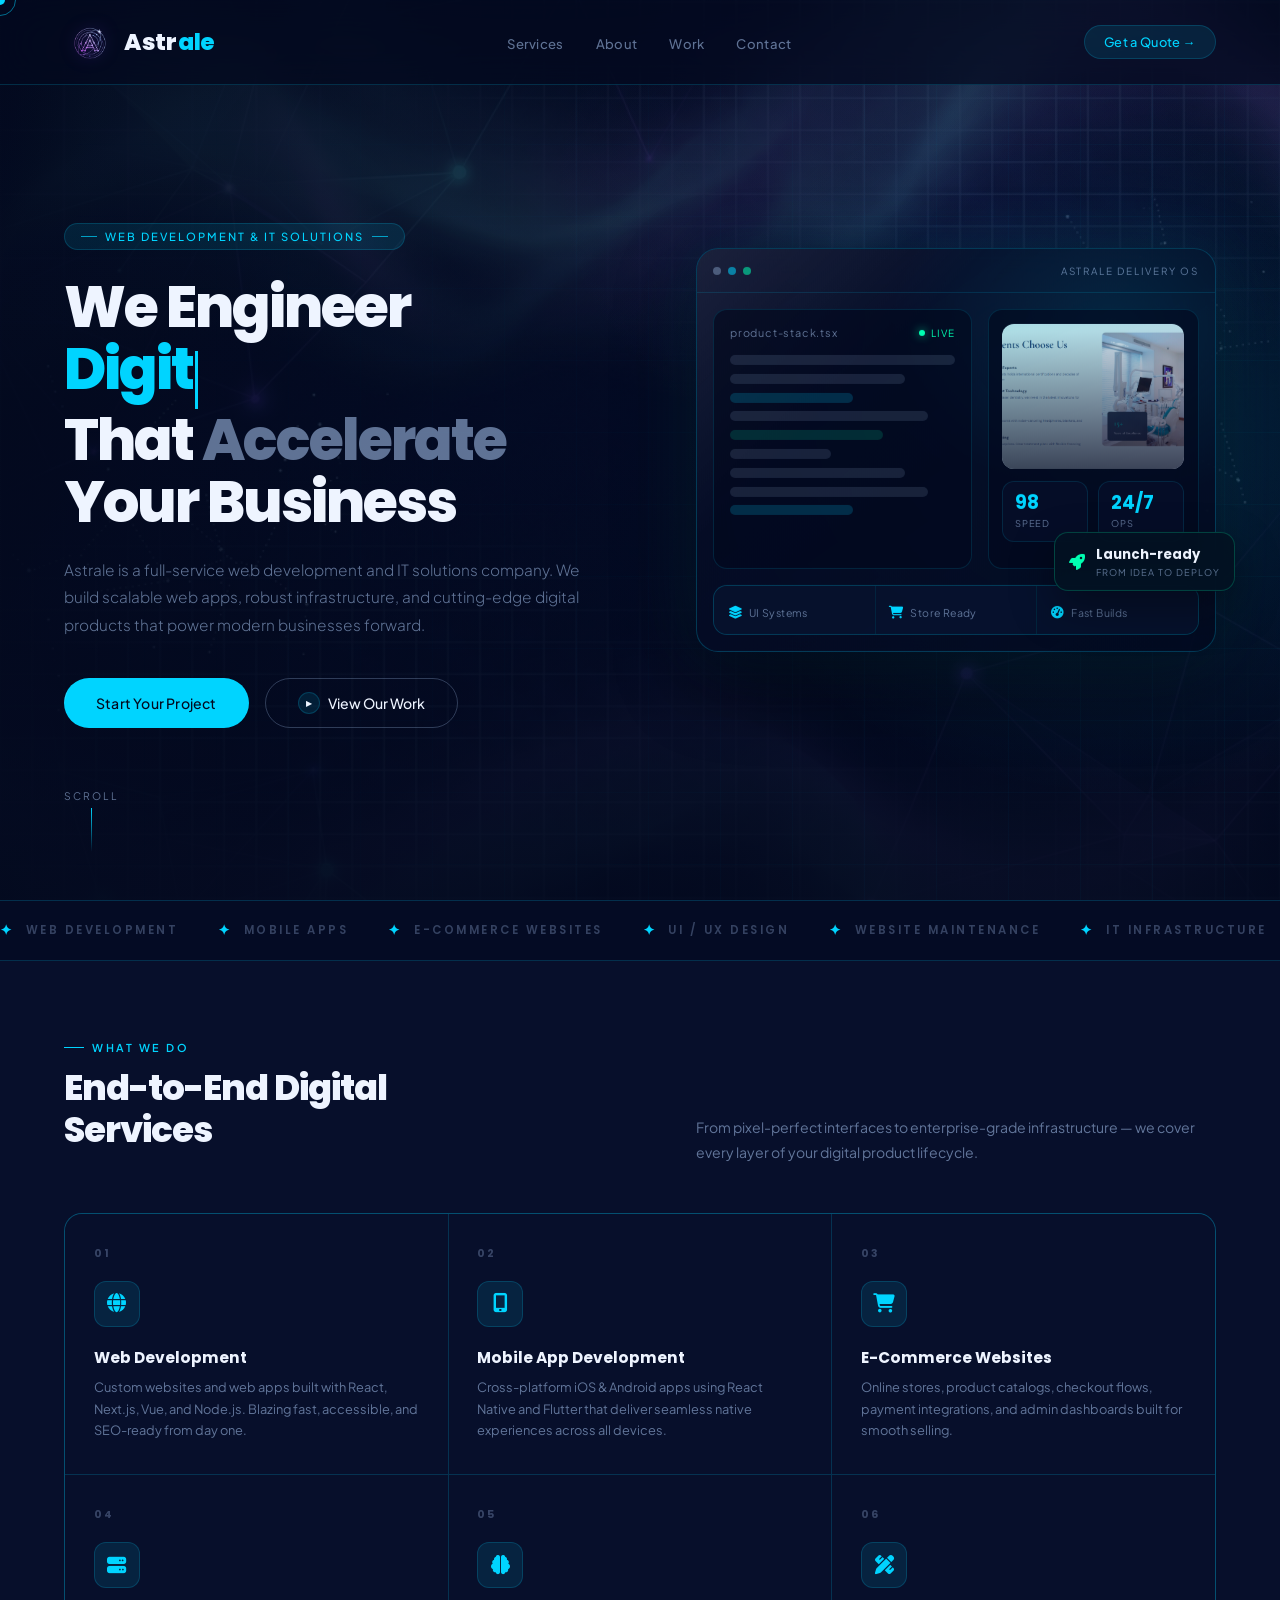
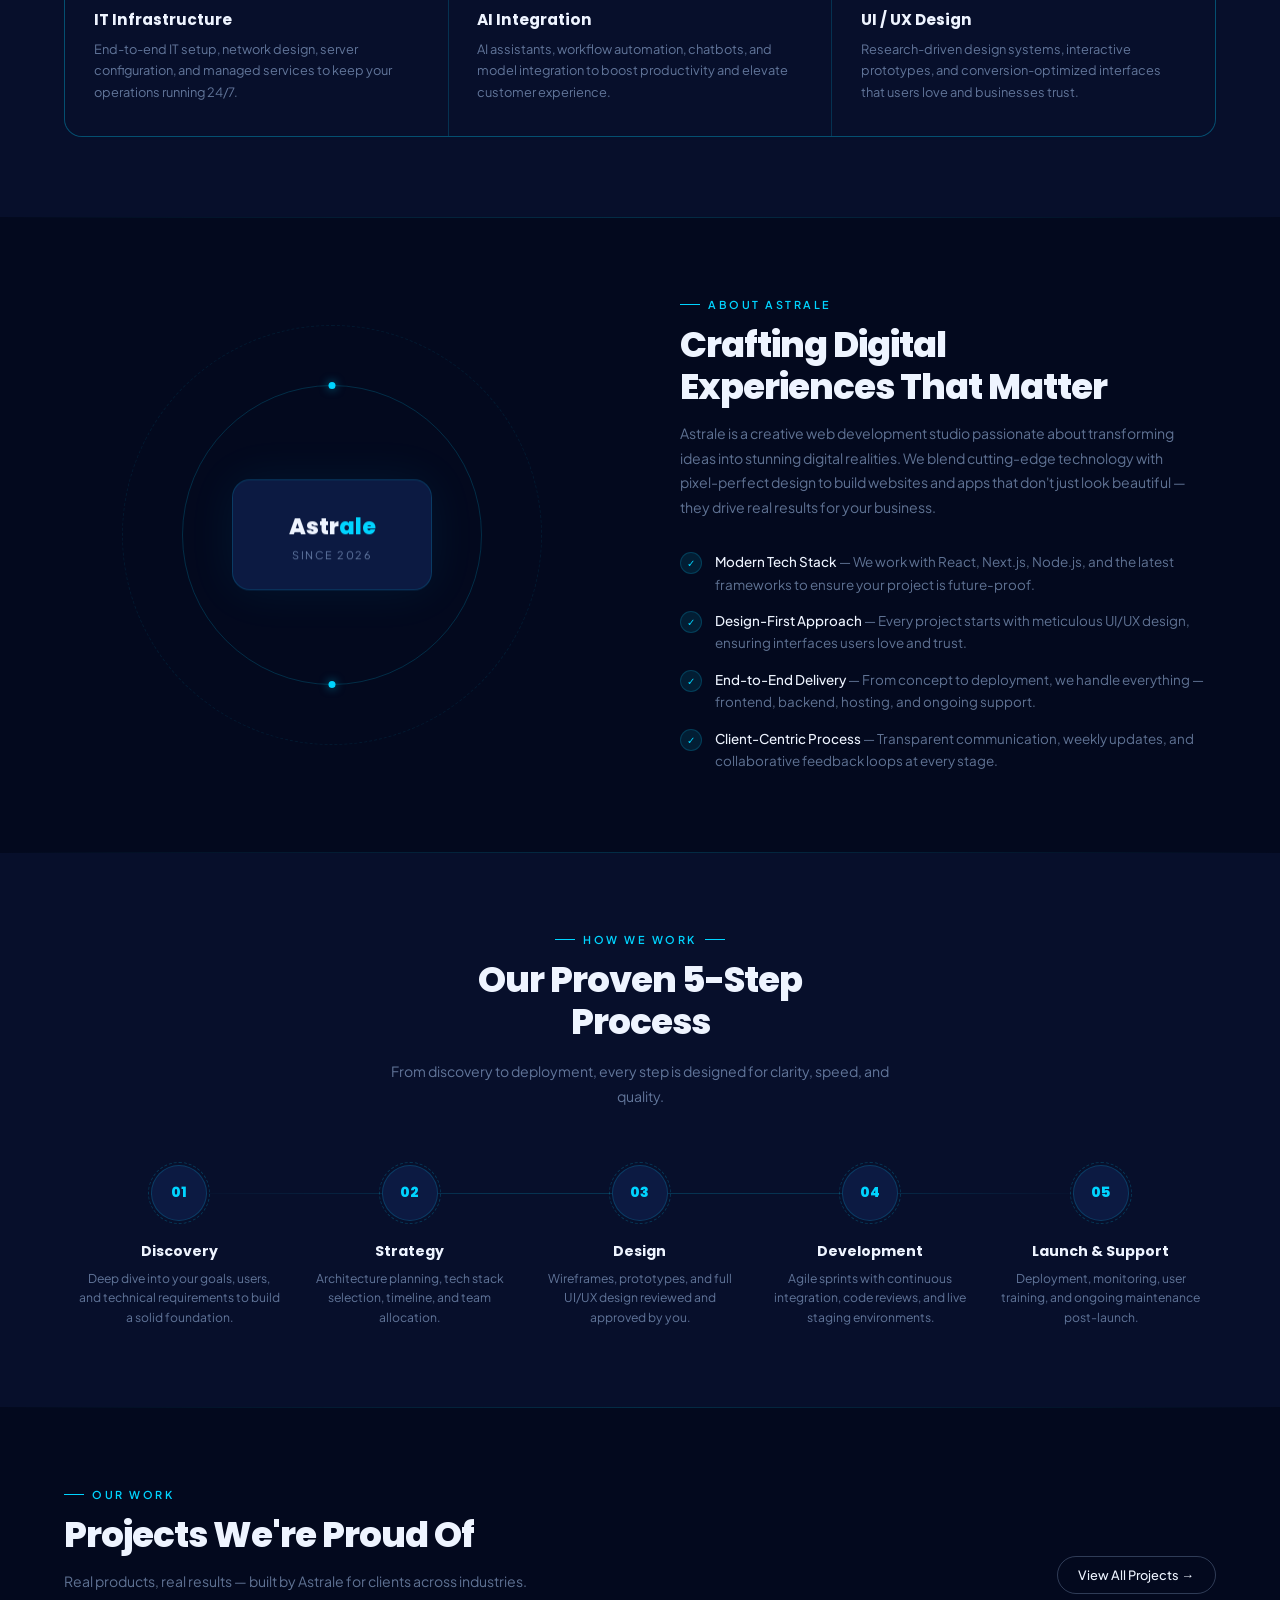
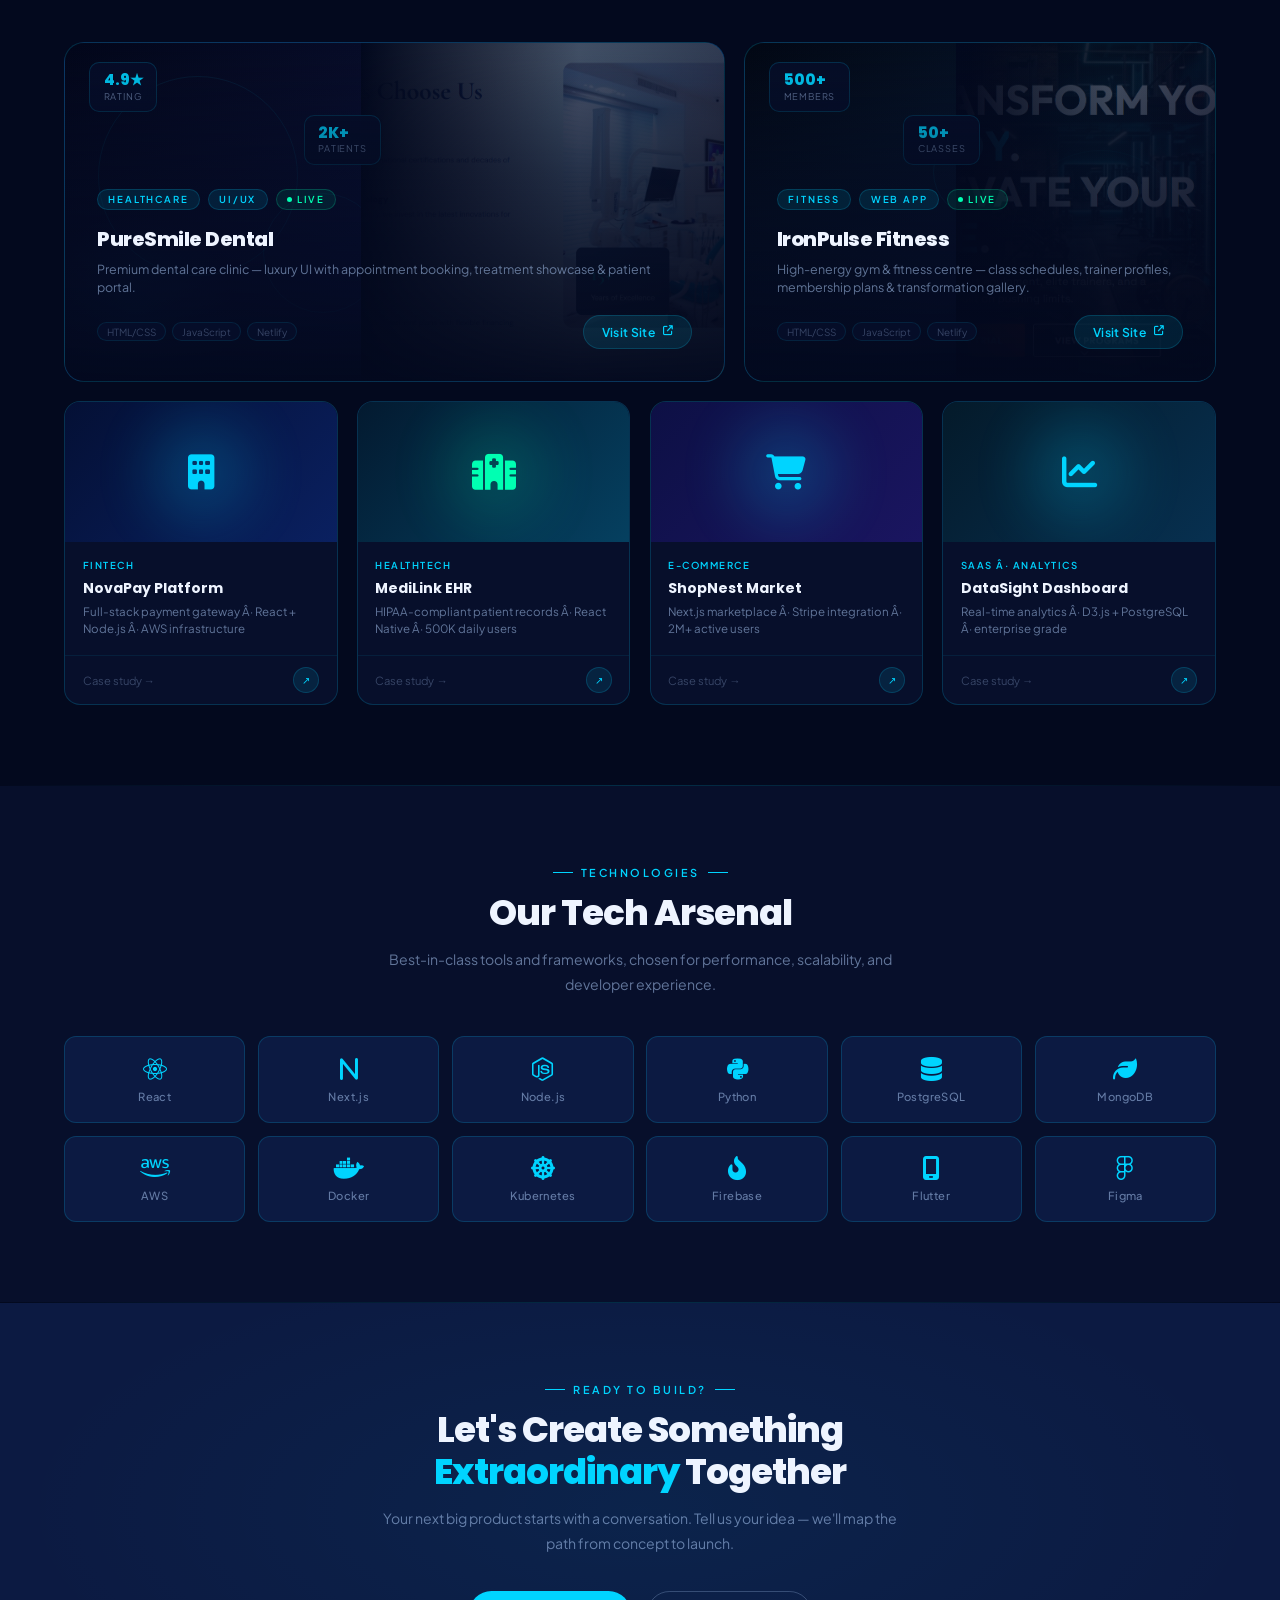
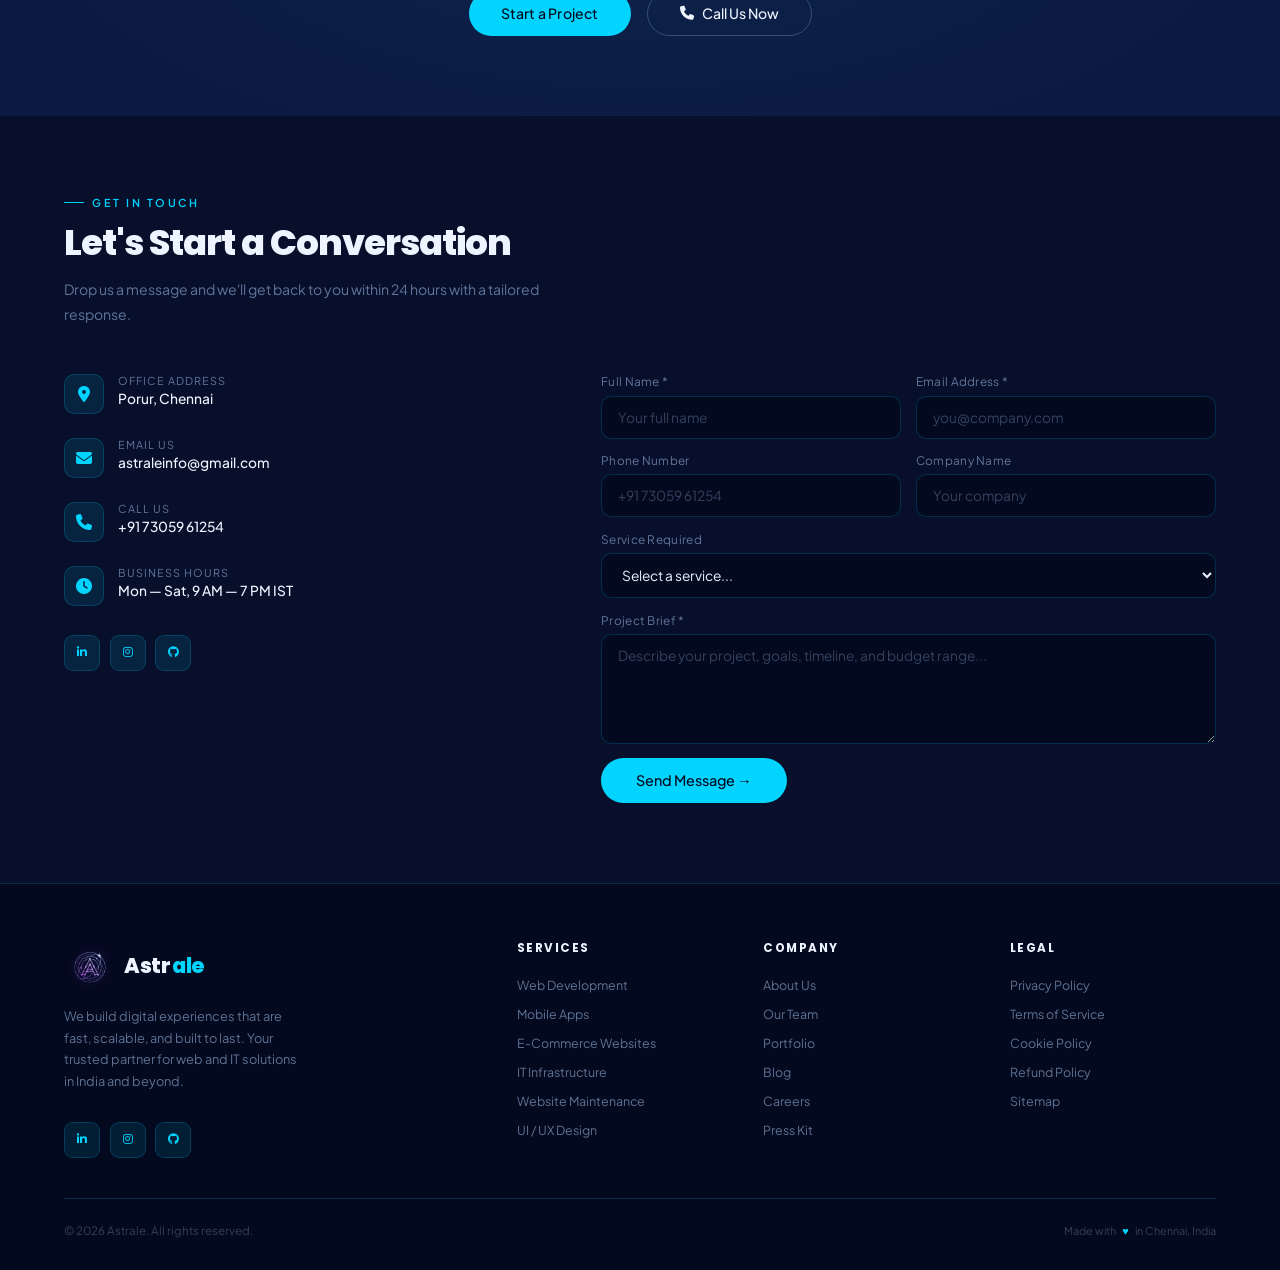
==== commit 1f6268ef: "removed unwanted code" ====
--- a/Astrale.html
+++ b/Astrale.html
@@ -1224,10 +1224,10 @@
       </div>
       <div class="social-row">
         <a class="soc-btn" href="https://www.linkedin.com/company/astrale-software/about" target="_blank" rel="noopener" title="LinkedIn"><i class="fa-brands fa-linkedin-in"></i></a>
-        <a class="soc-btn" href="#" title="Twitter"><i class="fa-brands fa-x-twitter"></i></a>
+        <!-- <a class="soc-btn" href="#" title="Twitter"><i class="fa-brands fa-x-twitter"></i></a> -->
         <a class="soc-btn" href="https://www.instagram.com/astrale.in?igsh=MTUwd2gxNmpmYXJnMg==" target="_blank" rel="noopener" title="Instagram"><i class="fa-brands fa-instagram"></i></a>
         <a class="soc-btn" href="https://github.com/astraleinfo" target="_blank" rel="noopener" title="GitHub"><i class="fa-brands fa-github"></i></a>
-        <a class="soc-btn" href="#" title="Discord"><i class="fa-brands fa-discord"></i></a>
+        <!-- <a class="soc-btn" href="#" title="Discord"><i class="fa-brands fa-discord"></i></a> -->
       </div>
     </div>
     <div class="contact-form reveal-right">
@@ -1284,10 +1284,10 @@
       <p>We build digital experiences that are fast, scalable, and built to last. Your trusted partner for web and IT solutions in India and beyond.</p>
       <div class="social-row">
         <a class="soc-btn" href="https://www.linkedin.com/company/astrale-software/about" target="_blank" rel="noopener" title="LinkedIn"><i class="fa-brands fa-linkedin-in"></i></a>
-        <a class="soc-btn" href="#"><i class="fa-brands fa-x-twitter"></i></a>
+        <!-- <a class="soc-btn" href="#"><i class="fa-brands fa-x-twitter"></i></a> -->
         <a class="soc-btn" href="https://www.instagram.com/astrale.in?igsh=MTUwd2gxNmpmYXJnMg==" target="_blank" rel="noopener" title="Instagram"><i class="fa-brands fa-instagram"></i></a>
         <a class="soc-btn" href="https://github.com/astraleinfo" target="_blank" rel="noopener" title="GitHub"><i class="fa-brands fa-github"></i></a>
-        <a class="soc-btn" href="#"><i class="fa-brands fa-discord"></i></a>
+        <!-- <a class="soc-btn" href="#"><i class="fa-brands fa-discord"></i></a> -->
       </div>
     </div>
     <div class="footer-col">
@@ -1324,7 +1324,7 @@
     </div>
   </div>
   <div class="footer-bottom">
-    <div class="footer-copy">Â© 2026 Astrale Studio. All rights reserved.</div>
+    <div class="footer-copy">© 2026 Astrale. All rights reserved.</div>
     <div class="footer-badge">Made with <span>&#9829;</span> in Chennai, India</div>
   </div>
 </footer>
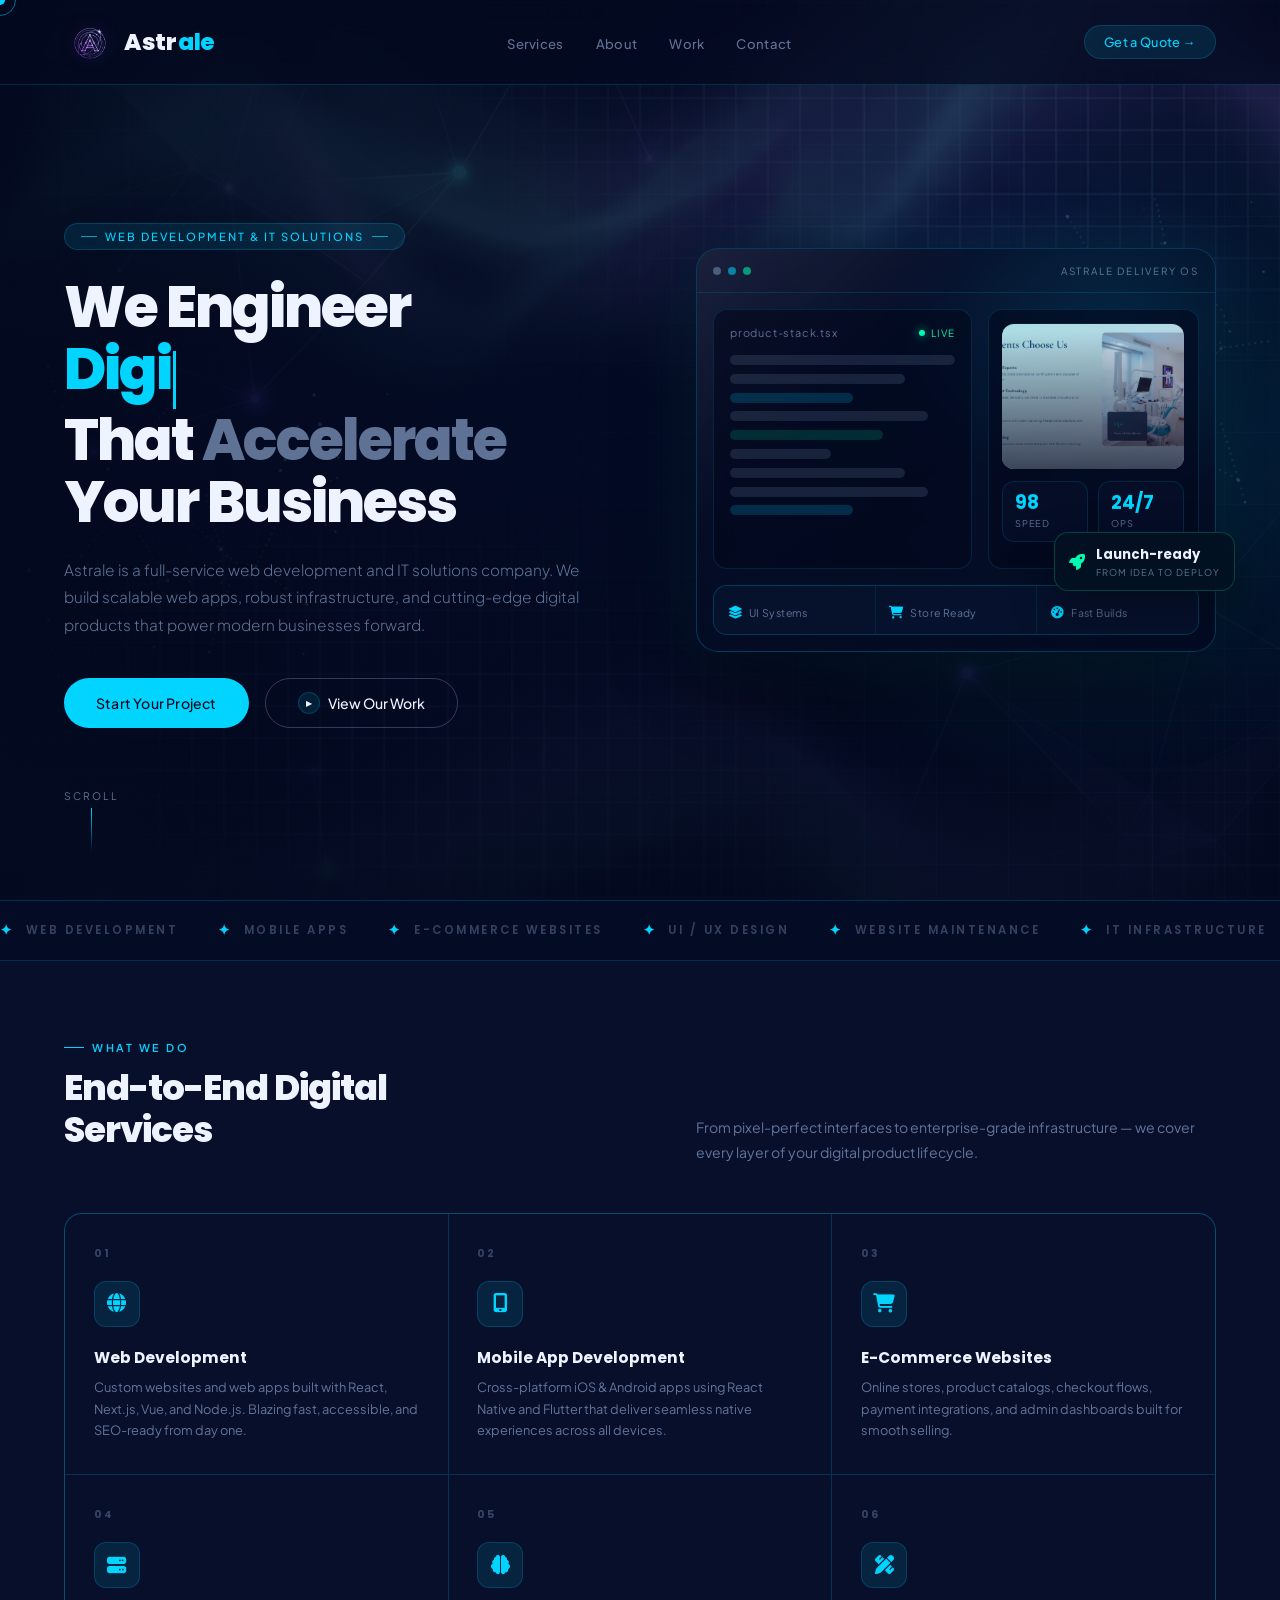
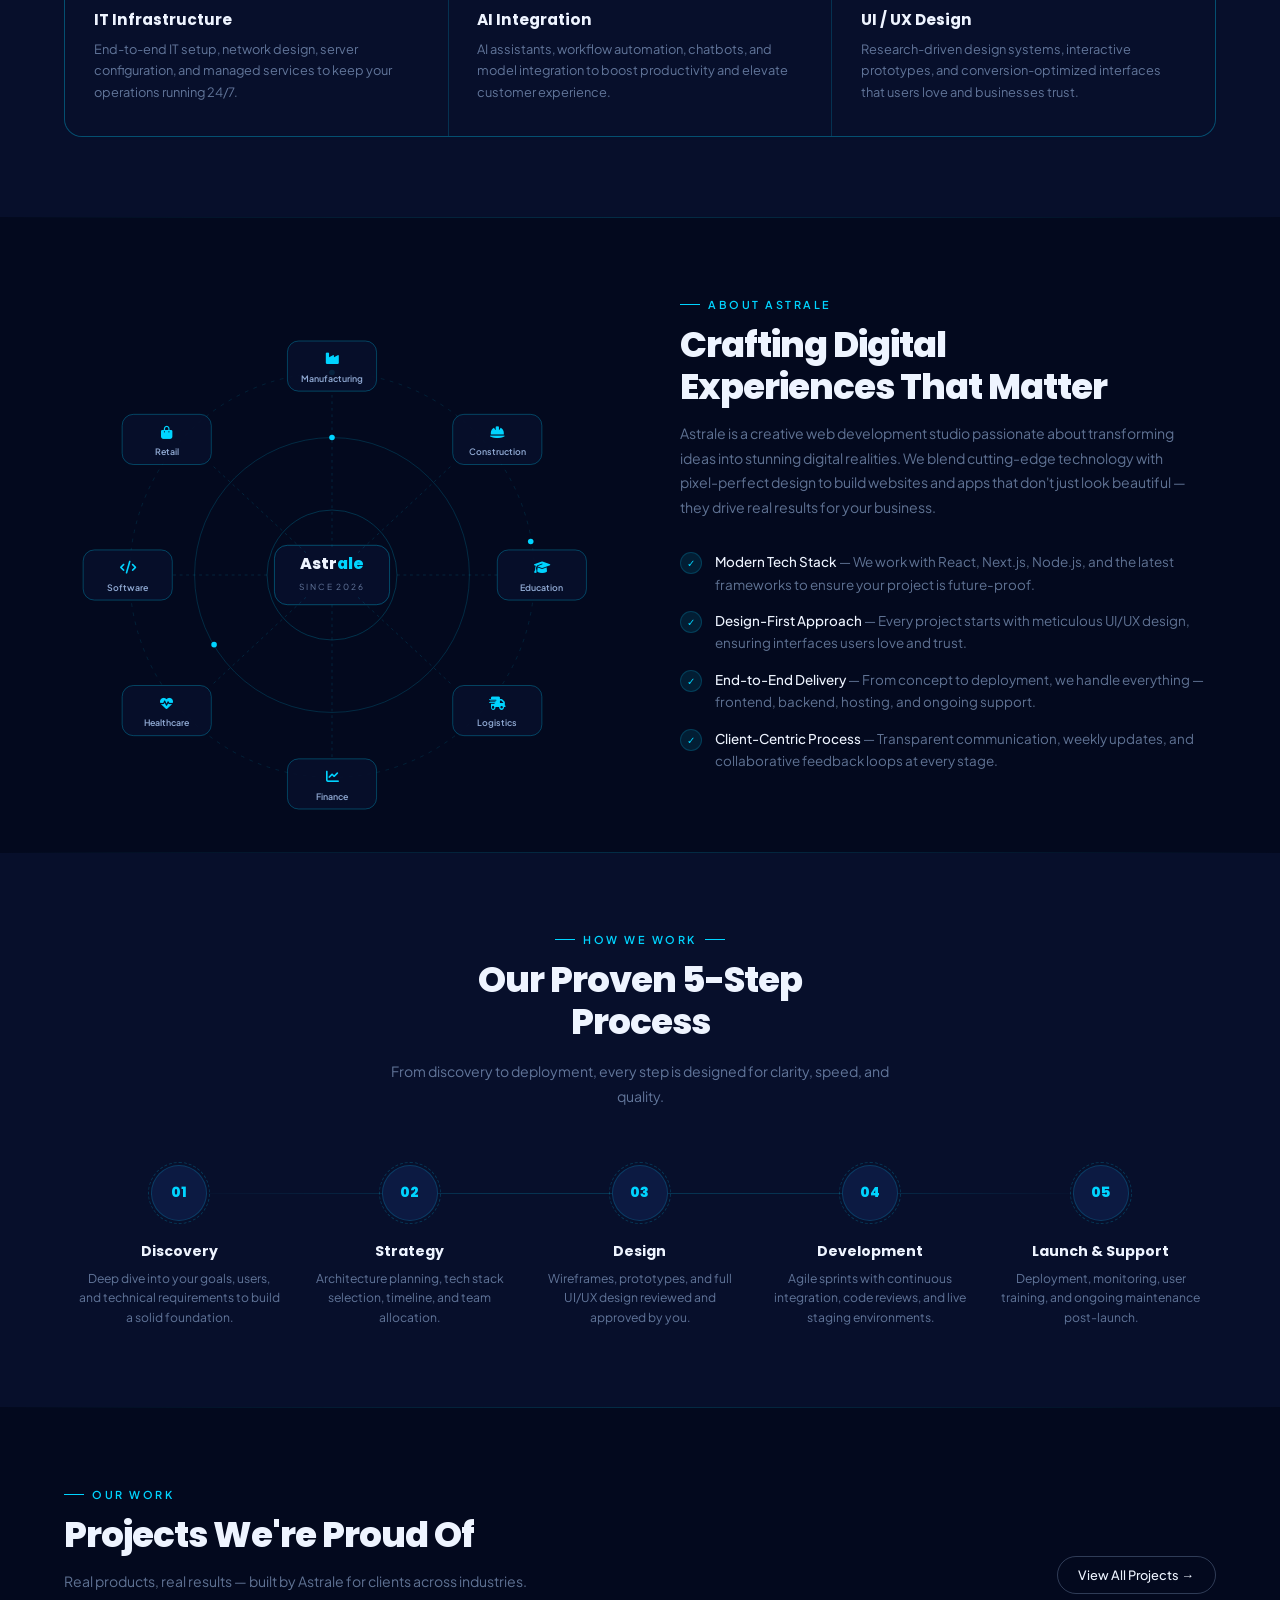
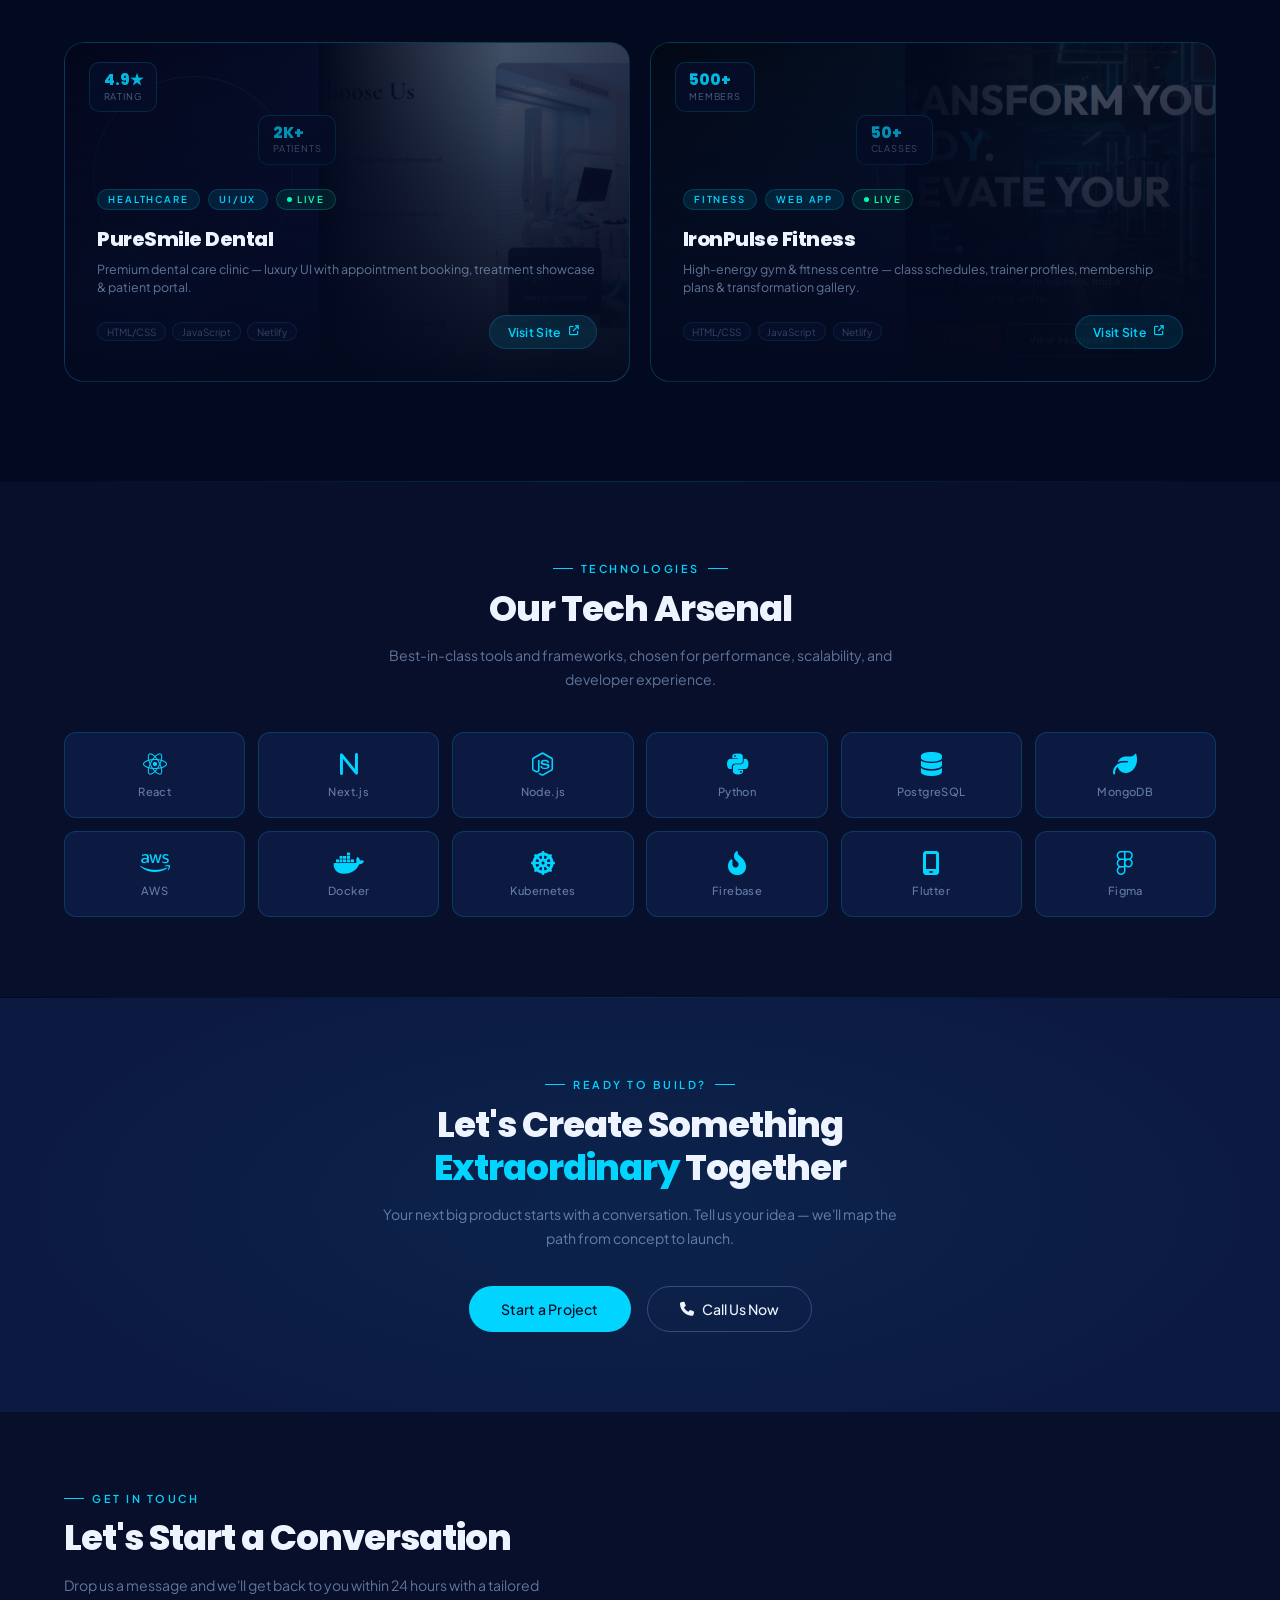
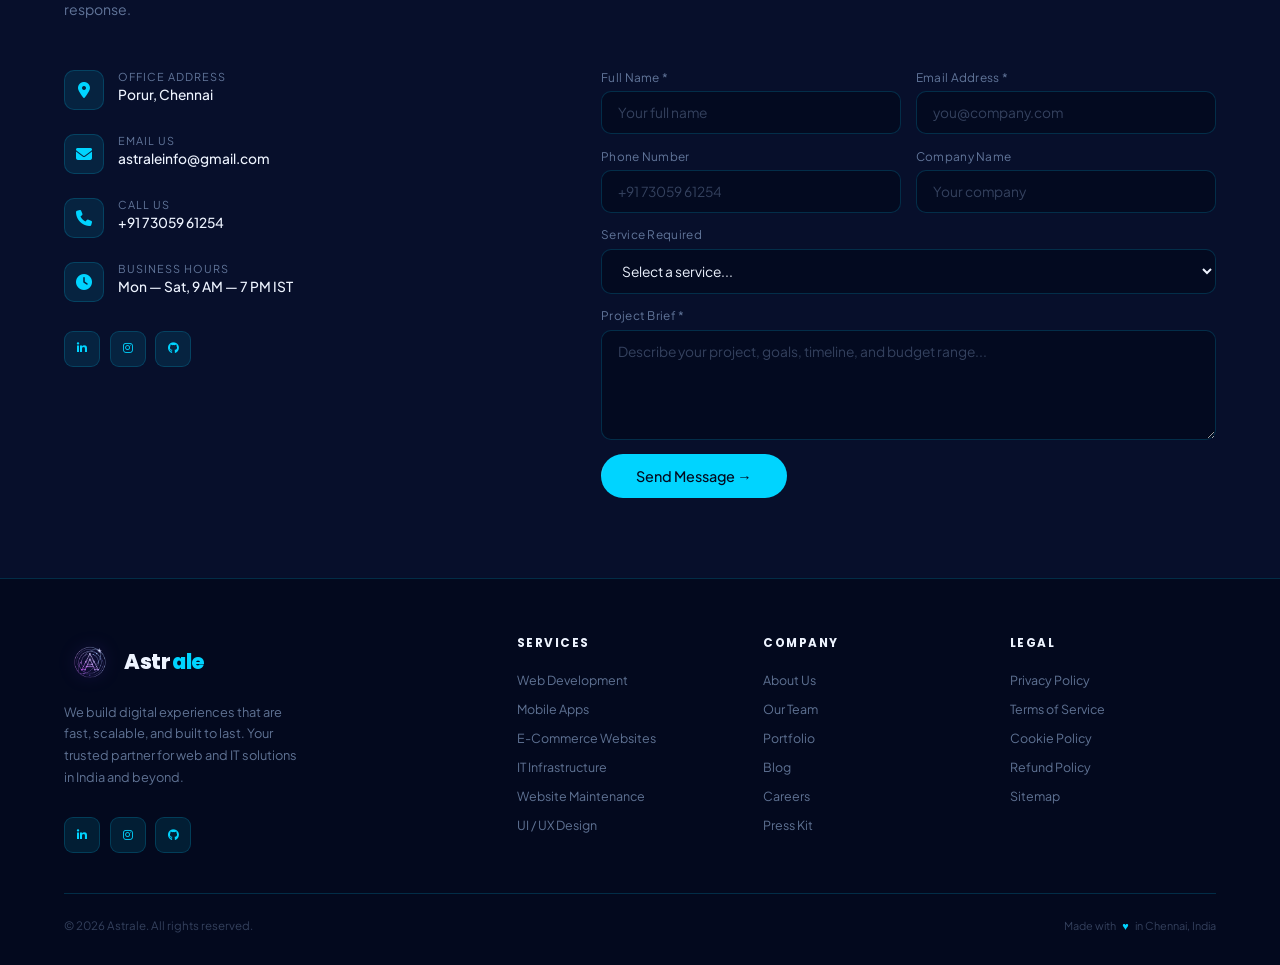
==== commit a298fa44: "ui changes" ====
--- a/Astrale.html
+++ b/Astrale.html
@@ -315,7 +315,7 @@
   /* Featured Projects — Big Hero Cards */
 
         
-.portfolio-hero{display:grid;grid-template-columns:1.4fr 1fr;gap:1.2rem;margin-bottom:1.2rem;}
+.portfolio-hero{display:grid;grid-template-columns:1fr 1fr;gap:1.2rem;margin-bottom:1.2rem;}
 
 .port-hero-card{
   position:relative;border-radius:20px;overflow:hidden;
@@ -912,12 +912,95 @@
 <!-- ABOUT -->
 <section id="about">
   <div class="about-visual-wrap reveal-left">
-    <div class="about-bg-circle-2"></div>
-    <div class="about-bg-circle"></div>
-    <div class="about-center-card">
-      <div class="about-center-logo">Astr<span>ale</span></div>
-      <div class="about-center-sub">Since 2026</div>
-    </div>
+    <svg width="100%" viewBox="0 0 560 560" overflow="visible" style="max-width:520px;display:block;margin:0 auto;" xmlns="http://www.w3.org/2000/svg">
+      <defs>
+        <style>
+          @keyframes rotateCW  { from { transform: rotate(0deg);  } to { transform: rotate(360deg);  } }
+          @keyframes rotateCCW { from { transform: rotate(0deg);  } to { transform: rotate(-360deg); } }
+          @keyframes dotPulse  { 0%,100% { r:3;opacity:1; } 50% { r:5;opacity:.4; } }
+          .orbit-cw  { transform-origin:280px 280px; animation:rotateCW  28s linear infinite; }
+          .orbit-ccw { transform-origin:280px 280px; animation:rotateCCW 22s linear infinite; }
+          .dot-p { animation:dotPulse 2s ease-in-out infinite; }
+        </style>
+      </defs>
+
+      <!-- Rings -->
+      <circle cx="280" cy="280" r="218" fill="none" stroke="rgba(0,212,255,0.12)" stroke-width="1" stroke-dasharray="4 6"/>
+      <circle cx="280" cy="280" r="148" fill="none" stroke="rgba(0,212,255,0.18)" stroke-width="1"/>
+      <circle cx="280" cy="280" r="70"  fill="none" stroke="rgba(0,212,255,0.22)" stroke-width="1"/>
+
+      <!-- Animated orbit dots -->
+      <g class="orbit-cw">
+        <circle cx="280" cy="62"  r="3" fill="#00D4FF" class="dot-p" style="animation-delay:0s"/>
+        <circle cx="494" cy="244" r="3" fill="#00D4FF" class="dot-p" style="animation-delay:.7s"/>
+      </g>
+      <g class="orbit-ccw">
+        <circle cx="280" cy="132" r="3" fill="#00D4FF" class="dot-p" style="animation-delay:.4s"/>
+        <circle cx="153" cy="355" r="3" fill="#00D4FF" class="dot-p" style="animation-delay:1.1s"/>
+      </g>
+
+      <!-- Center card -->
+      <rect x="218" y="248" width="124" height="64" rx="14"
+            fill="rgba(7,15,43,0.96)" stroke="rgba(0,212,255,0.35)" stroke-width="1"/>
+      <text x="280" y="273" text-anchor="middle"
+            font-family="Poppins,sans-serif" font-size="17" font-weight="800" fill="#EEF4FF">
+        Astr<tspan fill="#00D4FF">ale</tspan>
+      </text>
+      <text x="280" y="296" text-anchor="middle"
+            font-family="Plus Jakarta Sans,sans-serif" font-size="9"
+            letter-spacing="2" fill="rgba(180,210,255,0.55)">SINCE 2026</text>
+
+      <!-- Connector lines -->
+      <line x1="280" y1="250" x2="280" y2="82"  stroke="rgba(0,212,255,0.15)" stroke-width="1" stroke-dasharray="3 4"/>
+      <line x1="308" y1="256" x2="410" y2="161" stroke="rgba(0,212,255,0.15)" stroke-width="1" stroke-dasharray="3 4"/>
+      <line x1="350" y1="280" x2="458" y2="280" stroke="rgba(0,212,255,0.15)" stroke-width="1" stroke-dasharray="3 4"/>
+      <line x1="308" y1="304" x2="410" y2="399" stroke="rgba(0,212,255,0.15)" stroke-width="1" stroke-dasharray="3 4"/>
+      <line x1="280" y1="312" x2="280" y2="478" stroke="rgba(0,212,255,0.15)" stroke-width="1" stroke-dasharray="3 4"/>
+      <line x1="252" y1="304" x2="150" y2="399" stroke="rgba(0,212,255,0.15)" stroke-width="1" stroke-dasharray="3 4"/>
+      <line x1="210" y1="280" x2="108" y2="280" stroke="rgba(0,212,255,0.15)" stroke-width="1" stroke-dasharray="3 4"/>
+      <line x1="252" y1="256" x2="150" y2="161" stroke="rgba(0,212,255,0.15)" stroke-width="1" stroke-dasharray="3 4"/>
+
+      <!-- Industry nodes — 8 positions around orbit -->
+      <!-- 1. Manufacturing (top) -->
+      <rect x="232" y="28" width="96" height="54" rx="12" fill="rgba(7,15,43,0.90)" stroke="rgba(0,212,255,0.30)" stroke-width="1"/>
+      <text x="280" y="52" text-anchor="middle" font-family="'Font Awesome 6 Free'" font-weight="900" font-size="14" fill="#00D4FF">&#xf275;</text>
+      <text x="280" y="72" text-anchor="middle" font-family="Plus Jakarta Sans,sans-serif" font-size="9.5" font-weight="600" fill="rgba(180,210,255,0.80)">Manufacturing</text>
+
+      <!-- 2. Construction (top-right) -->
+      <rect x="410" y="107" width="96" height="54" rx="12" fill="rgba(7,15,43,0.90)" stroke="rgba(0,212,255,0.30)" stroke-width="1"/>
+      <text x="458" y="131" text-anchor="middle" font-family="'Font Awesome 6 Free'" font-weight="900" font-size="14" fill="#00D4FF">&#xf807;</text>
+      <text x="458" y="151" text-anchor="middle" font-family="Plus Jakarta Sans,sans-serif" font-size="9.5" font-weight="600" fill="rgba(180,210,255,0.80)">Construction</text>
+
+      <!-- 3. Education (right) -->
+      <rect x="458" y="253" width="96" height="54" rx="12" fill="rgba(7,15,43,0.90)" stroke="rgba(0,212,255,0.30)" stroke-width="1"/>
+      <text x="506" y="277" text-anchor="middle" font-family="'Font Awesome 6 Free'" font-weight="900" font-size="14" fill="#00D4FF">&#xf19d;</text>
+      <text x="506" y="297" text-anchor="middle" font-family="Plus Jakarta Sans,sans-serif" font-size="9.5" font-weight="600" fill="rgba(180,210,255,0.80)">Education</text>
+
+      <!-- 4. Logistics (bottom-right) -->
+      <rect x="410" y="399" width="96" height="54" rx="12" fill="rgba(7,15,43,0.90)" stroke="rgba(0,212,255,0.30)" stroke-width="1"/>
+      <text x="458" y="423" text-anchor="middle" font-family="'Font Awesome 6 Free'" font-weight="900" font-size="14" fill="#00D4FF">&#xf48b;</text>
+      <text x="458" y="443" text-anchor="middle" font-family="Plus Jakarta Sans,sans-serif" font-size="9.5" font-weight="600" fill="rgba(180,210,255,0.80)">Logistics</text>
+
+      <!-- 5. Finance (bottom) -->
+      <rect x="232" y="478" width="96" height="54" rx="12" fill="rgba(7,15,43,0.90)" stroke="rgba(0,212,255,0.30)" stroke-width="1"/>
+      <text x="280" y="502" text-anchor="middle" font-family="'Font Awesome 6 Free'" font-weight="900" font-size="14" fill="#00D4FF">&#xf201;</text>
+      <text x="280" y="522" text-anchor="middle" font-family="Plus Jakarta Sans,sans-serif" font-size="9.5" font-weight="600" fill="rgba(180,210,255,0.80)">Finance</text>
+
+      <!-- 6. Healthcare (bottom-left) -->
+      <rect x="54" y="399" width="96" height="54" rx="12" fill="rgba(7,15,43,0.90)" stroke="rgba(0,212,255,0.30)" stroke-width="1"/>
+      <text x="102" y="423" text-anchor="middle" font-family="'Font Awesome 6 Free'" font-weight="900" font-size="14" fill="#00D4FF">&#xf21e;</text>
+      <text x="102" y="443" text-anchor="middle" font-family="Plus Jakarta Sans,sans-serif" font-size="9.5" font-weight="600" fill="rgba(180,210,255,0.80)">Healthcare</text>
+
+      <!-- 7. Software (left) -->
+      <rect x="12" y="253" width="96" height="54" rx="12" fill="rgba(7,15,43,0.90)" stroke="rgba(0,212,255,0.30)" stroke-width="1"/>
+      <text x="60" y="277" text-anchor="middle" font-family="'Font Awesome 6 Free'" font-weight="900" font-size="14" fill="#00D4FF">&#xf121;</text>
+      <text x="60" y="297" text-anchor="middle" font-family="Plus Jakarta Sans,sans-serif" font-size="9.5" font-weight="600" fill="rgba(180,210,255,0.80)">Software</text>
+
+      <!-- 8. Retail (top-left) -->
+      <rect x="54" y="107" width="96" height="54" rx="12" fill="rgba(7,15,43,0.90)" stroke="rgba(0,212,255,0.30)" stroke-width="1"/>
+      <text x="102" y="131" text-anchor="middle" font-family="'Font Awesome 6 Free'" font-weight="900" font-size="14" fill="#00D4FF">&#xf290;</text>
+      <text x="102" y="151" text-anchor="middle" font-family="Plus Jakarta Sans,sans-serif" font-size="9.5" font-weight="600" fill="rgba(180,210,255,0.80)">Retail</text>
+    </svg>
   </div>
   <div class="reveal-right">
     <div class="stag"><span class="stag-line"></span>About Astrale</div>
@@ -1078,7 +1161,7 @@
   </div>
 
   <!-- SMALL PORTFOLIO CARDS -->
-  <div class="portfolio-grid-small">
+  <!-- <div class="portfolio-grid-small">
     <div class="port-small-card reveal stagger">
       <div class="psc-top" style="background:linear-gradient(135deg,#041035 0%,#0a2060 100%);">
         <div class="psc-glow" style="background:rgba(0,212,255,.5);"></div>
@@ -1139,7 +1222,7 @@
         <div class="psc-arrow">&#8599;</div>
       </div>
     </div>
-  </div>
+  </div> -->
 </section>
 
 <div class="divider-glow"></div>
